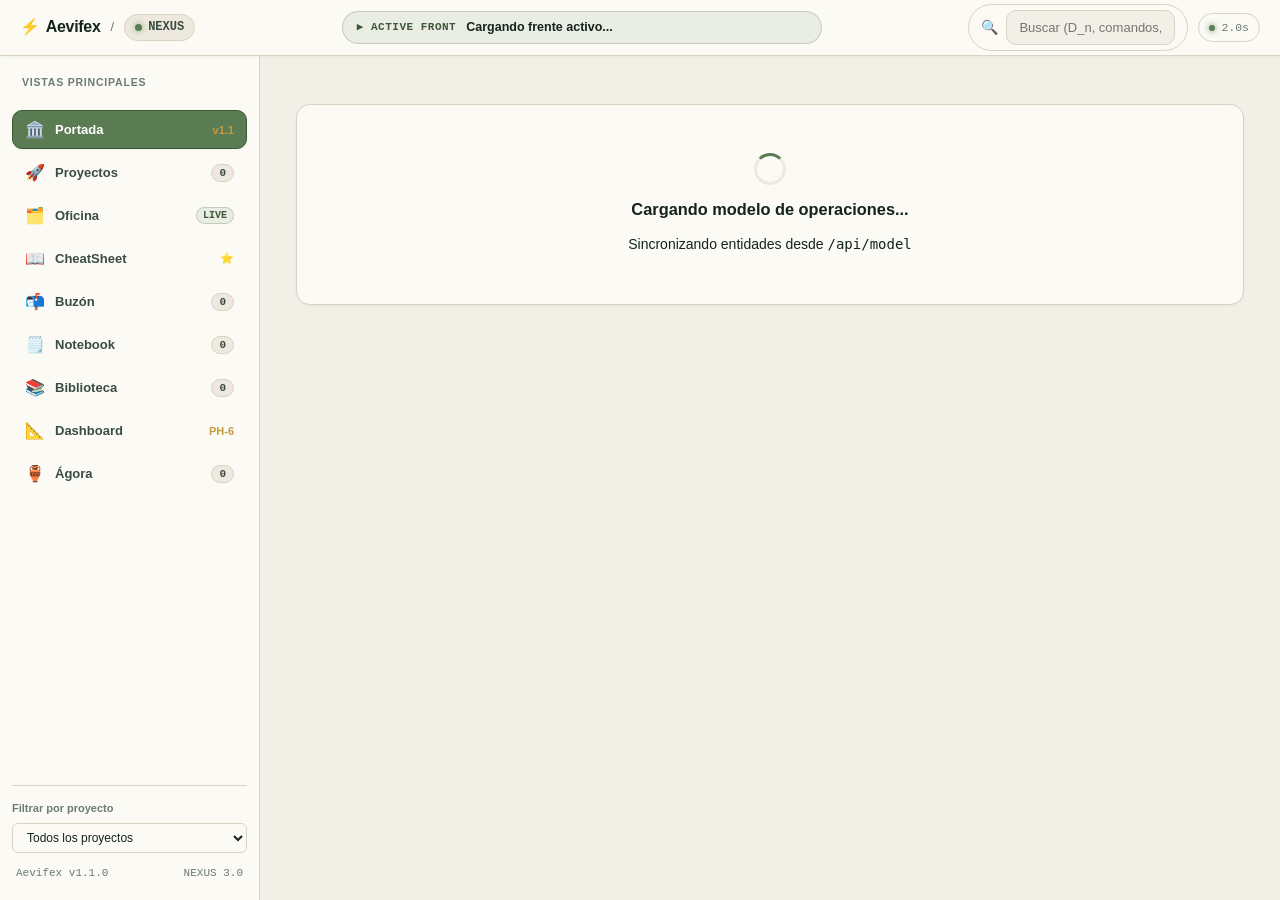
==== interface/index.html @ 1addd7a6 "feat: add notebook reader with backend support, frontend rendering, and tests" ====
<!DOCTYPE html>
<html lang="es">
<head>
  <meta charset="UTF-8">
  <meta name="viewport" content="width=device-width, initial-scale=1.0">
  <title>Aevifex & NEXUS — Oficina</title>
  <link rel="preconnect" href="https://fonts.googleapis.com">
  <link rel="preconnect" href="https://fonts.gstatic.com" crossorigin>
  <link href="https://fonts.googleapis.com/css2?family=Inter:wght@400;500;600;700;800&family=JetBrains+Mono:wght@400;500;600;700&display=swap" rel="stylesheet">
  <link rel="stylesheet" href="vendor/katex/katex.min.css">
  <link rel="stylesheet" href="style.css">
</head>
<body>
  <!-- TOP EXECUTIVE HUD BAR -->
  <header class="hud-header">
    <div class="hud-brand">
      <div class="logo-badge" onclick="navigateTo('overview')" style="cursor: pointer;" title="Ir a la portada de Aevifex">
        <span class="logo-icon">⚡</span>
        <span class="logo-text">Aevifex</span>
      </div>
      <span class="hud-sep">/</span>
      <div class="instance-badge">
        <span class="pulse-dot"></span>
        <span class="instance-name">NEXUS</span>
      </div>
    </div>

    <div class="hud-active-front" id="hudActiveFront" title="Tareas activas en el muro">
      <span class="front-marker">▶ ACTIVE FRONT</span>
      <span class="front-title">Cargando frente activo...</span>
    </div>


    <div class="hud-controls">
      <div class="search-box">
        <span class="search-icon">🔍</span>
        <input type="text" id="globalSearch" placeholder="Buscar (D_n, comandos, ideas, tareas)… (Ctrl+K)">
      </div>
      <div class="hud-pill live-pill" title="Live sync activo cada 2s">
        <span class="heartbeat"></span>
        <span id="syncStatus">2.0s</span>
      </div>
    </div>
  </header>

  <div class="app-layout">
    <!-- SIDEBAR NAVIGATION -->
    <aside class="sidebar">
      <div class="sidebar-section-title">VISTAS PRINCIPALES</div>
      <nav class="nav-menu">
        <button class="nav-item active" data-view="overview">
          <span class="nav-icon">🏛️</span>
          <span class="nav-label">Portada</span>
          <span class="nav-badge star-badge">v1.1</span>
        </button>
        <button class="nav-item" data-view="projects">
          <span class="nav-icon">🚀</span>
          <span class="nav-label">Proyectos</span>
          <span class="nav-badge count-badge" id="badgeProjects">0</span>
        </button>
        <button class="nav-item" data-view="cockpit">
          <span class="nav-icon">🗂️</span>
          <span class="nav-label">Oficina</span>
          <span class="nav-badge live-badge">LIVE</span>
        </button>
        <button class="nav-item" data-view="cheatsheet">
          <span class="nav-icon">📖</span>
          <span class="nav-label">CheatSheet</span>
          <span class="nav-badge star-badge">⭐</span>
        </button>
        <button class="nav-item" data-view="inbox">
          <span class="nav-icon">📬</span>
          <span class="nav-label">Buzón</span>
          <span class="nav-badge count-badge" id="badgeMailbox" title="Entradas de buzón sin cerrar">0</span>
        </button>
        <button class="nav-item" data-view="notebook">
          <span class="nav-icon">🗒️</span>
          <span class="nav-label">Notebook</span>
          <span class="nav-badge count-badge" id="badgeNotebook">0</span>
        </button>
        <button class="nav-item" data-view="library">
          <span class="nav-icon">📚</span>
          <span class="nav-label">Biblioteca</span>
          <span class="nav-badge count-badge" id="badgeLibrary">0</span>
        </button>
        <button class="nav-item" data-view="dashboard">
          <span class="nav-icon">📐</span>
          <span class="nav-label">Dashboard</span>
          <span class="nav-badge star-badge">PH-6</span>
        </button>
        <button class="nav-item" data-view="skills">
          <span class="nav-icon">🏺</span>
          <span class="nav-label">Ágora</span>
          <span class="nav-badge count-badge" id="badgeSkills">0</span>
        </button>
      </nav>

      <div class="sidebar-footer">
        <div class="filter-group">
          <label for="projectFilter">Filtrar por proyecto</label>
          <select id="projectFilter" class="custom-select">
            <option value="ALL">Todos los proyectos</option>
          </select>
        </div>
        <div class="version-tag">
          <span>Aevifex v1.1.0</span>
          <span>NEXUS 3.0</span>
        </div>
      </div>
    </aside>

    <!-- MAIN CONTENT AREA -->
    <main class="main-content" id="mainContent">
      <div class="loading-state">
        <div class="spinner"></div>
        <h3>Cargando modelo de operaciones...</h3>
        <p>Sincronizando entidades desde <code>/api/model</code></p>
      </div>
    </main>
  </div>



  <!-- TOAST NOTIFICATION -->
  <div class="toast-notification" id="toast">
    <span class="toast-icon">✅</span>
    <span class="toast-msg" id="toastMsg">Acción completada</span>
  </div>

  <!-- Antes que `app.js`: define `esc`, `inline` y `jsq`, que ese fichero usa. -->
  <script src="render/escape.js"></script>
  <script src="vendor/markdown-it/markdown-it.umd.min.js"></script>
  <script src="vendor/katex/katex.min.js"></script>
  <script src="vendor/katex/contrib/mhchem.min.js"></script>
  <script src="render/library.js"></script>
  <script src="render/mailbox.js"></script>
  <script src="render/notebook.js"></script>
  <script src="app.js"></script>
</body>
</html>
---- interface/style.css ----
/* ==========================================================================
   AEVIFEX & NEXUS DESIGN SYSTEM — WARM PAPER & INK ERGONOMIC COCKPIT
   Aesthetic: Organic Forest & Paper / Warm Sand & Olive / Zero Eye Strain
   Engineered for long, comfortable focus sessions without fatigue.
   ========================================================================== */

:root {
  /* PALETTE: WARM PAPER & NATURAL INK */
  --paper: #f2efe6;
  --paper-card: #fbfaf5;
  --paper-subtle: #ede9de;
  --paper-code: #e8e3d5;
  --paper-elevated: #ffffff;
  
  /* TYPOGRAPHY: NATURAL RICH INK */
  --ink: #14231b;
  --ink-soft: #3a4c42;
  --ink-muted: #6b7c72;
  --ink-disabled: #9caaa2;
  
  /* ACCENT 1: FOREST SAGE VINE (Primary Calm Green) */
  --vine: #5b7c53;
  --vine-deep: #3d5838;
  --vine-light: #7a9c72;
  --vine-bg: rgba(91, 124, 83, 0.10);
  --vine-border: rgba(91, 124, 83, 0.28);
  --emerald: #5b7c53;
  --emerald-bg: rgba(91, 124, 83, 0.12);
  --emerald-border: rgba(91, 124, 83, 0.32);
  
  /* ACCENT 2: MUTED ROYAL GRAPE (Philosophical Purple) */
  --grape: #6d4a7c;
  --grape-deep: #4d2f5a;
  --grape-soft: #8a6a98;
  --grape-bg: rgba(109, 74, 124, 0.10);
  --grape-border: rgba(109, 74, 124, 0.28);
  --purple: #6d4a7c;
  --purple-bg: rgba(109, 74, 124, 0.10);
  --purple-border: rgba(109, 74, 124, 0.28);
  
  /* ACCENT 3: WARM OCHRE GOLD (High-Value Accents) */
  --gold: #c69a3e;
  --gold-deep: #967020;
  --gold-bg: rgba(198, 154, 62, 0.12);
  --gold-border: rgba(198, 154, 62, 0.32);
  --amber: #c69a3e;
  --amber-bg: rgba(198, 154, 62, 0.12);
  --amber-border: rgba(198, 154, 62, 0.32);
  
  /* ACCENT 4: TERRACOTTA RUST (Alert & Discard) */
  --rust: #b5623a;
  --rust-bg: rgba(181, 98, 58, 0.10);
  --rust-border: rgba(181, 98, 58, 0.28);
  --coral: #b5623a;
  --coral-bg: rgba(181, 98, 58, 0.10);
  --coral-border: rgba(181, 98, 58, 0.28);

  /* ACCENT 5: OCEAN SLATE BLUE */
  --accent-cyan: #2b7a8c;
  --accent-cyan-bg: rgba(43, 122, 140, 0.10);
  --accent-cyan-glow: rgba(43, 122, 140, 0.20);
  --ice-blue: #3d8899;
  --ice-blue-bg: rgba(61, 136, 153, 0.10);
  --ice-blue-border: rgba(61, 136, 153, 0.28);

  /* BORDERS & SEPARATORS */
  --line: #d9d3c4;
  --line-strong: #c2baa8;
  --line-subtle: #e5e0d4;
  --border-subtle: #d9d3c4;
  --border-medium: #c2baa8;
  --border-focus: #5b7c53;
  
  /* RADII & TYPOGRAPHY */
  --radius-sm: 6px;
  --radius-md: 10px;
  --radius-lg: 14px;
  --radius-full: 9999px;
  
  --font-main: -apple-system, BlinkMacSystemFont, "Segoe UI", Roboto, "Helvetica Neue", Arial, sans-serif;
  --font-mono: ui-monospace, "SF Mono", Menlo, Monaco, Consolas, "Liberation Mono", monospace;
  
  /* CALM PAPER SHADOWS */
  --shadow-sm: 0 1px 3px rgba(20, 35, 27, 0.05);
  --shadow-md: 0 4px 12px rgba(20, 35, 27, 0.07);
  --shadow-lg: 0 10px 24px rgba(20, 35, 27, 0.10);
}

* {
  box-sizing: border-box;
  margin: 0;
  padding: 0;
}

body {
  background-color: var(--paper);
  color: var(--ink);
  font-family: var(--font-main);
  font-size: 14px;
  line-height: 1.55;
  height: 100vh;
  overflow: hidden;
  display: flex;
  flex-direction: column;
  -webkit-font-smoothing: antialiased;
}

/* ==========================================================================
   TOP EXECUTIVE HUD BAR
   ========================================================================== */
.hud-header {
  height: 56px;
  background: var(--paper-card);
  border-bottom: 1px solid var(--line);
  display: flex;
  align-items: center;
  justify-content: space-between;
  padding: 0 20px;
  z-index: 100;
  gap: 16px;
  flex-shrink: 0;
  box-shadow: var(--shadow-sm);
}

.hud-brand {
  display: flex;
  align-items: center;
  gap: 10px;
}

.logo-badge {
  display: flex;
  align-items: center;
  gap: 6px;
  font-weight: 800;
  font-size: 16px;
  color: var(--ink);
  letter-spacing: -0.3px;
  transition: opacity 0.15s;
  text-decoration: none;
}

.logo-badge:hover {
  opacity: 0.85;
}

.logo-icon {
  color: var(--vine);
}

.hud-sep {
  color: var(--ink-muted);
  font-size: 13px;
}

.instance-badge {
  display: flex;
  align-items: center;
  gap: 6px;
  padding: 3px 10px;
  background: var(--paper-subtle);
  border: 1px solid var(--line);
  border-radius: var(--radius-full);
  font-size: 12px;
  font-weight: 600;
  color: var(--ink-soft);
  font-family: var(--font-mono);
}

.pulse-dot {
  width: 7px;
  height: 7px;
  background: var(--vine);
  border-radius: 50%;
  box-shadow: 0 0 6px var(--vine);
  animation: pulse-glow 2.5s infinite ease-in-out;
}

@keyframes pulse-glow {
  0%, 100% { opacity: 1; transform: scale(1); }
  50% { opacity: 0.55; transform: scale(0.88); }
}

.hud-active-front {
  flex: 1;
  max-width: 480px;
  background: var(--vine-bg);
  border: 1px solid var(--vine-border);
  padding: 6px 14px;
  border-radius: var(--radius-full);
  display: flex;
  align-items: center;
  gap: 10px;
  font-size: 12.5px;
  white-space: nowrap;
  overflow: hidden;
  text-overflow: ellipsis;
}

.front-marker {
  font-family: var(--font-mono);
  font-weight: 700;
  color: var(--vine-deep);
  font-size: 11px;
  letter-spacing: 0.5px;
}

.front-title {
  color: var(--ink);
  font-weight: 600;
  overflow: hidden;
  text-overflow: ellipsis;
}

/* TOP BAR QUICK ACTION BUTTONS */
.hud-quick-actions {
  display: flex;
  align-items: center;
  gap: 8px;
}

.btn-hud-action {
  background: var(--paper-card);
  border: 1px solid var(--line);
  color: var(--ink);
  padding: 6px 12px;
  border-radius: var(--radius-md);
  font-size: 12px;
  font-weight: 600;
  cursor: pointer;
  display: flex;
  align-items: center;
  gap: 6px;
  transition: all 0.15s ease;
  box-shadow: var(--shadow-sm);
}

.btn-hud-action:hover {
  background: var(--paper-subtle);
  border-color: var(--vine);
  color: var(--vine-deep);
  transform: translateY(-1px);
}

.btn-add-task {
  background: var(--vine-bg);
  border-color: var(--vine-border);
  color: var(--vine-deep);
}

.btn-add-task:hover {
  background: var(--vine);
  color: #ffffff;
  border-color: var(--vine-deep);
}

.btn-add-idea {
  background: var(--grape-bg);
  border-color: var(--grape-border);
  color: var(--grape);
}

.btn-add-idea:hover {
  background: var(--grape);
  color: #ffffff;
  border-color: var(--grape-deep);
}

.hud-controls {
  display: flex;
  align-items: center;
  gap: 10px;
}

.search-box {
  display: flex;
  align-items: center;
  background: var(--paper-card);
  border: 1px solid var(--line);
  border-radius: var(--radius-full);
  padding: 5px 12px;
  gap: 8px;
  width: 220px;
  transition: all 0.2s ease;
}

.search-box:focus-within {
  border-color: var(--vine);
  box-shadow: 0 0 0 2px var(--vine-bg);
  width: 280px;
}

.search-box input {
  background: transparent;
  border: none;
  color: var(--ink);
  font-size: 12px;
  width: 100%;
  outline: none;
}

.hud-pill {
  display: flex;
  align-items: center;
  gap: 6px;
  padding: 5px 10px;
  background: var(--paper-card);
  border: 1px solid var(--line);
  border-radius: var(--radius-full);
  font-size: 11.5px;
  font-family: var(--font-mono);
  color: var(--ink-muted);
}

.heartbeat {
  width: 6px;
  height: 6px;
  background: var(--vine);
  border-radius: 50%;
  box-shadow: 0 0 6px var(--vine);
}

/* ==========================================================================
   APP LAYOUT & SIDEBAR
   ========================================================================== */
.app-layout {
  display: flex;
  flex: 1;
  height: calc(100vh - 56px);
  overflow: hidden;
  position: relative;
}

.sidebar {
  width: 260px;
  background: var(--paper-card);
  border-right: 1px solid var(--line);
  display: flex;
  flex-direction: column;
  padding: 18px 12px;
  gap: 16px;
  user-select: none;
  flex-shrink: 0;
  box-shadow: var(--shadow-sm);
}

.sidebar-section-title {
  font-size: 10.5px;
  font-weight: 700;
  letter-spacing: 0.8px;
  color: var(--ink-muted);
  padding: 0 10px;
  margin-bottom: 4px;
}

.nav-menu {
  display: flex;
  flex-direction: column;
  gap: 4px;
  flex: 1;
  overflow-y: auto;
}

.nav-item {
  display: flex;
  align-items: center;
  gap: 10px;
  padding: 9px 12px;
  border-radius: var(--radius-md);
  border: 1px solid transparent;
  background: transparent;
  color: var(--ink-soft);
  font-size: 13px;
  font-weight: 600;
  cursor: pointer;
  transition: all 0.15s ease;
  text-align: left;
  width: 100%;
}

.nav-item:hover {
  background: var(--paper-subtle);
  color: var(--ink);
}

.nav-item.active {
  background: var(--vine);
  color: #ffffff;
  border-color: var(--vine-deep);
  font-weight: 700;
  box-shadow: var(--shadow-sm);
}

.nav-icon {
  font-size: 16px;
}

.nav-label {
  flex: 1;
}

.count-badge {
  font-family: var(--font-mono);
  font-size: 11px;
  padding: 2px 7px;
  border-radius: var(--radius-full);
  background: var(--paper-subtle);
  color: var(--ink-soft);
  border: 1px solid var(--line);
}

.nav-item.active .count-badge {
  background: rgba(255, 255, 255, 0.25);
  color: #ffffff;
  border-color: transparent;
  font-weight: 700;
}

.warn-badge {
  background: var(--gold-bg);
  color: #8a6418;
  border: 1px solid var(--gold-border);
}

.star-badge {
  font-size: 11px;
  color: var(--gold);
}

.live-badge {
  font-family: var(--font-mono);
  font-size: 10px;
  padding: 2px 6px;
  border-radius: var(--radius-full);
  background: var(--vine-bg);
  color: var(--vine-deep);
  border: 1px solid var(--vine-border);
  font-weight: 700;
}

.sidebar-footer {
  display: flex;
  flex-direction: column;
  gap: 12px;
  padding-top: 14px;
  border-top: 1px solid var(--line);
}

.filter-group {
  display: flex;
  flex-direction: column;
  gap: 6px;
}

.filter-group label {
  font-size: 11px;
  font-weight: 600;
  color: var(--ink-muted);
}

.custom-select {
  background: var(--paper-card);
  border: 1px solid var(--line);
  border-radius: var(--radius-sm);
  color: var(--ink);
  padding: 6px 10px;
  font-size: 12px;
  outline: none;
  cursor: pointer;
  transition: all 0.2s;
}

.custom-select:focus {
  border-color: var(--vine);
}

.version-tag {
  display: flex;
  justify-content: space-between;
  font-size: 11px;
  font-family: var(--font-mono);
  color: var(--ink-muted);
  padding: 0 4px;
}

/* ==========================================================================
   MAIN CONTENT CONTAINER
   ========================================================================== */
.main-content {
  flex: 1;
  overflow-y: auto;
  padding: 28px 36px;
  background: var(--paper);
}

.view-header {
  margin-bottom: 24px;
  display: flex;
  justify-content: space-between;
  align-items: flex-end;
  flex-wrap: wrap;
  gap: 12px;
}

.view-title-group h1 {
  font-size: 22px;
  font-weight: 800;
  letter-spacing: -0.3px;
  color: var(--ink);
  display: flex;
  align-items: center;
  gap: 10px;
}

.view-subtitle {
  color: var(--ink-soft);
  font-size: 13.5px;
  margin-top: 4px;
}

/* ==========================================================================
   OVERVIEW & ARCHITECTURE VIEW (Chuleta Garnatxa Editorial Design System)
   ========================================================================== */
.overview-container {
  max-width: 1160px;
  margin: 0 auto;
  padding-bottom: 60px;
}

/* HERO HEADER BANNER */
.chuleta-header {
  background: linear-gradient(135deg, var(--vine-deep) 0%, var(--vine) 55%, var(--grape) 130%);
  border-bottom: 4px solid var(--gold);
  border-radius: var(--radius-lg);
  padding: 36px 40px;
  margin-bottom: 24px;
  box-shadow: var(--shadow-md);
  color: #ffffff;
  position: relative;
  overflow: hidden;
}

.chuleta-header .kicker {
  font-family: var(--font-mono);
  font-size: 11px;
  font-weight: 700;
  letter-spacing: 1.5px;
  color: #f7d58b;
  text-transform: uppercase;
  margin-bottom: 8px;
}

.chuleta-header h1 {
  font-size: 34px;
  font-weight: 800;
  letter-spacing: -0.5px;
  color: #ffffff;
  margin-bottom: 12px;
  line-height: 1.2;
}

.chuleta-header h1 .accent {
  color: #f7d58b;
}

.chuleta-header .header-lead {
  font-size: 14px;
  opacity: 0.95;
  line-height: 1.6;
  max-width: 88ch;
  margin-bottom: 22px;
  color: #f2efe6;
}

.chuleta-header .specs {
  display: flex;
  flex-wrap: wrap;
  gap: 10px;
}

.spec-pill {
  background: rgba(255, 255, 255, 0.14);
  border: 1px solid rgba(255, 255, 255, 0.26);
  border-radius: var(--radius-full);
  padding: 6px 14px;
  color: #ffffff;
  font-size: 12px;
  font-weight: 500;
  cursor: pointer;
  transition: all 0.15s ease;
  backdrop-filter: blur(4px);
}

.spec-pill:hover {
  background: rgba(255, 255, 255, 0.28);
  transform: translateY(-1px);
}

.spec-pill.active-pill {
  background: var(--gold);
  color: #14231b;
  font-weight: 700;
  border-color: #f7d58b;
}

/* QUICK JUMP / TOC BAR */
.toc-bar {
  display: flex;
  flex-wrap: wrap;
  gap: 10px;
  margin-bottom: 28px;
  background: var(--paper-card);
  border: 1px solid var(--line);
  border-radius: var(--radius-full);
  padding: 8px 16px;
  box-shadow: var(--shadow-sm);
}

.toc-pill {
  background: var(--paper);
  border: 1px solid var(--line);
  border-radius: var(--radius-full);
  color: var(--ink-soft);
  font-size: 12px;
  font-weight: 600;
  padding: 6px 16px;
  cursor: pointer;
  display: flex;
  align-items: center;
  gap: 6px;
  transition: all 0.15s ease;
}

.toc-pill:hover {
  background: var(--vine);
  color: #ffffff;
  border-color: var(--vine);
  transform: translateY(-1px);
}

/* DOCUMENT SECTIONS */
.doc-section {
  background: var(--paper-card);
  border: 1px solid var(--line);
  border-radius: var(--radius-lg);
  padding: 28px 32px;
  margin-bottom: 28px;
  box-shadow: var(--shadow-sm);
  transition: border-color 0.2s;
}

.doc-section:hover {
  border-color: var(--line-strong);
}

.section-head {
  display: flex;
  justify-content: space-between;
  align-items: center;
  border-bottom: 2px solid var(--line);
  padding-bottom: 12px;
  margin-bottom: 16px;
  cursor: pointer;
  user-select: none;
}

.section-body {
  transition: opacity 0.2s ease, transform 0.2s ease;
}

.section-body.is-collapsed {
  display: none !important;
}

.section-head h2 {
  font-size: 19px;
  font-weight: 800;
  color: var(--ink);
  display: flex;
  align-items: center;
  gap: 12px;
  margin: 0;
}

.section-head h2 .num {
  background: var(--gold);
  color: #ffffff;
  font-family: var(--font-mono);
  font-size: 12px;
  font-weight: 800;
  padding: 3px 8px;
  border-radius: 4px;
}

.btn-toggle-sec {
  background: var(--paper);
  border: 1px solid var(--line);
  border-radius: var(--radius-sm);
  padding: 4px 12px;
  font-size: 11.5px;
  font-weight: 600;
  color: var(--ink-soft);
  cursor: pointer;
  transition: all 0.15s;
}

.btn-toggle-sec:hover {
  background: var(--paper-subtle);
  color: var(--ink);
  border-color: var(--line-strong);
}

.lead {
  font-size: 13.5px;
  color: var(--ink-soft);
  line-height: 1.6;
  margin-bottom: 20px;
}

/* GRIDS & CARDS */
.grid-3 {
  display: grid;
  grid-template-columns: repeat(3, 1fr);
  gap: 16px;
}

.grid-2 {
  display: grid;
  grid-template-columns: repeat(2, 1fr);
  gap: 16px;
}

@media (max-width: 960px) {
  .grid-3, .grid-2 { grid-template-columns: 1fr; }
}

.doc-card {
  background: var(--paper);
  border: 1px solid var(--line);
  border-radius: var(--radius-md);
  padding: 20px;
  display: flex;
  flex-direction: column;
  gap: 10px;
  box-shadow: var(--shadow-sm);
  transition: transform 0.15s, border-color 0.15s, box-shadow 0.15s;
}

.doc-card:hover {
  transform: translateY(-2px);
  border-color: var(--line-strong);
  box-shadow: var(--shadow-md);
}

.doc-card-head {
  display: flex;
  justify-content: space-between;
  align-items: center;
}

.doc-card h3 {
  font-size: 15px;
  font-weight: 700;
  color: var(--grape);
  margin: 0;
}

.doc-card p {
  font-size: 12.5px;
  color: var(--ink-soft);
  line-height: 1.5;
  margin: 0;
}

/* BADGES */
.card-badge {
  font-family: var(--font-mono);
  font-size: 11px;
  font-weight: 700;
  padding: 2px 7px;
  border-radius: 4px;
}

.badge-vine {
  background: rgba(91, 124, 83, 0.12);
  color: var(--vine-deep);
  border: 1px solid rgba(91, 124, 83, 0.32);
}

.badge-grape {
  background: rgba(109, 74, 124, 0.12);
  color: var(--grape);
  border: 1px solid rgba(109, 74, 124, 0.32);
}

.badge-gold {
  background: rgba(198, 154, 62, 0.12);
  color: #8a6418;
  border: 1px solid rgba(198, 154, 62, 0.32);
}

.badge-rust {
  background: rgba(181, 98, 58, 0.12);
  color: var(--rust);
  border: 1px solid rgba(181, 98, 58, 0.32);
}

.badge-cyan {
  background: rgba(43, 122, 140, 0.12);
  color: var(--accent-cyan);
  border: 1px solid rgba(43, 122, 140, 0.32);
}

/* CALLOUT BOXES */
.callout {
  border-radius: 0 8px 8px 0;
  padding: 16px 20px;
  margin: 20px 0 0 0;
  font-size: 12.5px;
  line-height: 1.55;
}

.callout.tip {
  background: rgba(91, 124, 83, 0.08);
  border-left: 4px solid var(--vine);
  color: var(--ink-soft);
}

.callout.warn {
  background: rgba(198, 154, 62, 0.08);
  border-left: 4px solid var(--gold);
  color: var(--ink-soft);
}

.callout.danger {
  background: rgba(181, 98, 58, 0.08);
  border-left: 4px solid var(--rust);
  color: var(--ink-soft);
}

.callout-title {
  font-weight: 700;
  color: var(--ink);
  margin-bottom: 8px;
  display: flex;
  align-items: center;
  gap: 6px;
  font-size: 13.5px;
}

/* PHILOSOPHY 6 PRINCIPLES CARDS */
.principle-rule {
  font-size: 11.5px;
  color: var(--vine-deep);
  background: rgba(91, 124, 83, 0.10);
  border-left: 3px solid var(--vine);
  padding: 6px 10px;
  border-radius: 0 4px 4px 0;
  margin-top: 8px;
}

/* ═══ GOVERNANCE PANEL LAYOUT (Editorial Style) ═══ */

/* -- Top panel: Philosophy -- */
.gov-philosophy-panel {
  background: #faf8f2;
  border: 1px solid #dfd8c8;
  border-top: 4px solid var(--vine);
  border-radius: 14px;
  padding: 26px 30px 24px;
  margin-bottom: 24px;
  box-shadow: 0 4px 16px rgba(40, 30, 20, 0.03);
}

.gov-panel-header {
  display: flex;
  justify-content: space-between;
  align-items: flex-start;
  gap: 24px;
  margin-bottom: 22px;
  padding-bottom: 16px;
  border-bottom: 1px solid rgba(0, 0, 0, 0.06);
  flex-wrap: wrap;
}

.gov-panel-title h3 {
  margin: 0;
  font-size: 19px;
  font-weight: 800;
  color: var(--ink);
  letter-spacing: -0.2px;
}

.gov-panel-subtitle {
  font-size: 13px;
  color: var(--ink-soft);
  max-width: 440px;
  margin: 0;
  line-height: 1.55;
  align-self: center;
}

.gov-level-badge {
  display: inline-block;
  font-family: var(--font-mono);
  font-size: 10.5px;
  font-weight: 700;
  letter-spacing: 0.6px;
  text-transform: uppercase;
  padding: 3px 9px;
  border-radius: 4px;
}

.gov-file-tag {
  font-family: var(--font-mono);
  font-size: 11px;
  font-weight: 600;
  color: var(--ink-muted);
  background: rgba(0, 0, 0, 0.04);
  border: 1px solid rgba(0, 0, 0, 0.06);
  padding: 2px 8px;
  border-radius: 4px;
}

/* -- Principles Grid: 3 columns for rhythm and breath -- */
.gov-principles-grid {
  display: grid;
  grid-template-columns: repeat(3, 1fr);
  gap: 16px;
}

.gov-principle-card {
  background: #ffffff;
  border: 1px solid #e5dfd2;
  border-radius: 12px;
  padding: 20px 20px 18px;
  display: flex;
  flex-direction: column;
  box-shadow: 0 2px 8px rgba(45, 35, 25, 0.03);
  transition: transform 0.18s ease, border-color 0.18s ease, box-shadow 0.18s ease;
}

.gov-principle-card:hover {
  transform: translateY(-2px);
  border-color: var(--vine);
  box-shadow: 0 6px 20px rgba(91, 124, 83, 0.12);
}

.gov-principle-card-head {
  display: flex;
  align-items: flex-start;
  gap: 10px;
  margin-bottom: 10px;
}

.principle-badge {
  font-family: var(--font-mono);
  font-size: 11px;
  font-weight: 800;
  letter-spacing: 0.5px;
  color: var(--vine-deep);
  background: rgba(91, 124, 83, 0.12);
  border: 1px solid rgba(91, 124, 83, 0.28);
  padding: 2px 7px;
  border-radius: 5px;
  flex-shrink: 0;
  margin-top: 1px;
}

.principle-title {
  font-size: 14px;
  font-weight: 700;
  color: var(--ink);
  margin: 0;
  line-height: 1.35;
}

.principle-desc {
  font-size: 12px;
  color: var(--ink-soft);
  line-height: 1.55;
  margin: 0 0 14px;
  flex-grow: 1;
}

.principle-rule-box {
  background: rgba(91, 124, 83, 0.08);
  border-left: 3px solid var(--vine);
  padding: 8px 12px;
  border-radius: 0 6px 6px 0;
  margin-top: auto;
}

.rule-kicker {
  display: block;
  font-family: var(--font-mono);
  font-size: 9px;
  font-weight: 800;
  letter-spacing: 0.8px;
  text-transform: uppercase;
  color: var(--vine-deep);
  margin-bottom: 2px;
}

.rule-text {
  display: block;
  font-size: 11.5px;
  font-weight: 600;
  color: var(--ink);
  line-height: 1.4;
}

/* -- Bottom row: Axioms + NEXUS side by side -- */
.gov-bottom-row {
  display: grid;
  grid-template-columns: 1fr 1fr;
  gap: 20px;
}

.gov-bottom-card {
  background: #faf8f2;
  border: 1px solid #dfd8c8;
  border-radius: 14px;
  padding: 24px 26px 22px;
  display: flex;
  flex-direction: column;
  gap: 14px;
  box-shadow: 0 4px 16px rgba(40, 30, 20, 0.03);
}

.gov-card-axioms {
  border-top: 4px solid var(--gold);
}

.gov-card-nexus {
  border-top: 4px solid var(--grape);
}

.gov-bottom-card-head {
  display: flex;
  align-items: center;
  gap: 10px;
  flex-wrap: wrap;
}

.gov-bottom-title {
  margin: 0;
  font-size: 17px;
  font-weight: 800;
  color: var(--ink);
  letter-spacing: -0.2px;
}

.gov-bottom-desc {
  font-size: 12.5px;
  color: var(--ink-soft);
  line-height: 1.55;
  margin: 0;
}

.gov-stat-grid {
  display: grid;
  grid-template-columns: repeat(3, 1fr);
  gap: 10px;
  background: #ffffff;
  border: 1px solid #e5dfd2;
  border-radius: 10px;
  padding: 12px;
}

.gov-stat-box {
  display: flex;
  flex-direction: column;
  align-items: center;
  text-align: center;
  gap: 3px;
}

.gov-stat-val {
  font-family: var(--font-mono);
  font-size: 20px;
  font-weight: 800;
  color: var(--ink);
  line-height: 1;
}

.gov-stat-lbl {
  font-size: 10px;
  font-weight: 700;
  color: var(--ink-muted);
  text-transform: uppercase;
  letter-spacing: 0.5px;
}

.gov-chips-container {
  display: flex;
  flex-direction: column;
  gap: 6px;
}

.gov-chip-label {
  font-size: 11px;
  font-weight: 700;
  color: var(--ink-muted);
  text-transform: uppercase;
  letter-spacing: 0.5px;
}

.gov-sample-rules {
  display: flex;
  flex-wrap: wrap;
  gap: 6px;
}

.gov-rule-chip {
  font-size: 11px;
  font-family: var(--font-sans);
  background: rgba(198, 154, 62, 0.10);
  border: 1px solid rgba(198, 154, 62, 0.28);
  border-radius: 6px;
  padding: 3px 8px;
  color: var(--ink);
  font-weight: 500;
}

.gov-rule-chip strong {
  color: #8a6418;
  margin-right: 2px;
}

.gov-nexus-links {
  display: flex;
  flex-wrap: wrap;
  gap: 8px;
  margin-top: auto;
  padding-top: 4px;
}

.gov-link-btn {
  font-size: 11.5px;
  font-weight: 700;
  padding: 7px 14px;
  border-radius: 6px;
  cursor: pointer;
  border: 1px solid rgba(109, 74, 124, 0.28);
  background: rgba(109, 74, 124, 0.08);
  color: var(--grape);
  transition: all 0.18s ease;
}

.gov-link-btn:hover {
  background: var(--grape);
  color: #ffffff;
  border-color: var(--grape);
  transform: translateY(-1px);
  box-shadow: 0 4px 12px rgba(109, 74, 124, 0.22);
}

@media (max-width: 1100px) {
  .gov-principles-grid {
    grid-template-columns: repeat(2, 1fr);
  }
}

@media (max-width: 800px) {
  .gov-principles-grid {
    grid-template-columns: 1fr;
  }
  .gov-bottom-row {
    grid-template-columns: 1fr;
  }
  .gov-panel-header {
    flex-direction: column;
  }
  .gov-panel-subtitle {
    max-width: 100%;
  }
}

/* WORKFLOW TABS & STEPPER */
.workflow-tabs {
  display: flex;
  flex-wrap: wrap;
  gap: 8px;
  margin-bottom: 20px;
}

.wf-tab {
  background: var(--paper);
  border: 1px solid var(--line);
  color: var(--ink-soft);
  font-size: 12.5px;
  font-weight: 600;
  padding: 8px 16px;
  border-radius: var(--radius-md);
  cursor: pointer;
  display: flex;
  align-items: center;
  gap: 8px;
  transition: all 0.15s ease;
}

.wf-tab:hover {
  background: var(--paper-subtle);
  color: var(--ink);
  border-color: var(--line-strong);
}

.wf-tab.active {
  background: var(--vine);
  border-color: var(--vine-deep);
  color: #ffffff;
  box-shadow: var(--shadow-sm);
}

.workflow-detail-card {
  background: var(--paper);
  border: 1px solid var(--line);
  border-radius: var(--radius-md);
  padding: 22px;
}

.wf-stepper {
  display: grid;
  grid-template-columns: 1fr auto 1fr auto 1fr auto 1fr;
  align-items: center;
  gap: 8px;
  margin: 18px 0;
}

@media (max-width: 1024px) {
  .wf-stepper {
    grid-template-columns: 1fr;
    gap: 12px;
  }
  .wf-arrow {
    transform: rotate(90deg);
    text-align: center;
  }
}

.wf-node {
  background: var(--paper-card);
  border: 1px solid var(--line);
  border-radius: var(--radius-md);
  padding: 16px 14px;
  display: flex;
  flex-direction: column;
  gap: 6px;
  min-height: 135px;
  box-shadow: var(--shadow-sm);
}

.wf-node-step {
  font-family: var(--font-mono);
  font-size: 10px;
  font-weight: 800;
  color: #ffffff;
  width: 20px;
  height: 20px;
  background: var(--vine);
  border-radius: var(--radius-full);
  display: flex;
  align-items: center;
  justify-content: center;
}

.wf-node-title {
  font-size: 13px;
  font-weight: 700;
  color: var(--ink);
}

.wf-node-desc {
  font-size: 11.5px;
  color: var(--ink-soft);
  line-height: 1.4;
  margin: 0;
}

.wf-node-btn {
  font-family: var(--font-mono);
  font-size: 10.5px;
  font-weight: 600;
  color: var(--vine-deep);
  background: rgba(91, 124, 83, 0.12);
  border: 1px solid rgba(91, 124, 83, 0.32);
  padding: 4px 8px;
  border-radius: 4px;
  cursor: pointer;
  margin-top: auto;
  align-self: flex-start;
  transition: all 0.15s;
}

.wf-node-btn:hover {
  background: var(--vine);
  color: #ffffff;
}

.wf-arrow {
  font-size: 18px;
  color: var(--ink-muted);
  font-weight: 700;
}

/* ECOSYSTEM NAVIGATION CARDS */
.eco-grid {
  display: grid;
  grid-template-columns: repeat(auto-fit, minmax(240px, 1fr));
  gap: 16px;
}

.eco-card-doc {
  background: var(--paper);
  border: 1px solid var(--line);
  border-radius: var(--radius-md);
  padding: 20px;
  cursor: pointer;
  display: flex;
  flex-direction: column;
  gap: 8px;
  box-shadow: var(--shadow-sm);
  transition: all 0.15s ease;
}

.eco-card-doc:hover {
  background: var(--paper-card);
  border-color: var(--vine);
  transform: translateY(-2px);
  box-shadow: var(--shadow-md);
}

.eco-card-doc h3 {
  font-size: 15px;
  font-weight: 700;
  color: var(--ink);
  margin: 0;
}

.eco-card-doc p {
  font-size: 12px;
  color: var(--ink-soft);
  line-height: 1.45;
  margin: 0;
}

.eco-card-doc .eco-link {
  font-size: 12px;
  font-weight: 700;
  color: var(--vine-deep);
  margin-top: auto;
  padding-top: 6px;
}


/* ==========================================================================
   PROJECTS HUB (VIEW 1)
   ========================================================================== */
.projects-matrix-grid {
  display: grid;
  grid-template-columns: repeat(auto-fill, minmax(320px, 1fr));
  gap: 18px;
  margin-bottom: 28px;
}

.project-card {
  background: #ffffff;
  border: 1px solid #dfd8c8;
  border-radius: 12px;
  padding: 20px;
  cursor: pointer;
  transition: all 0.2s ease;
  display: flex;
  flex-direction: column;
  gap: 12px;
  position: relative;
  overflow: hidden;
  box-shadow: 0 2px 8px rgba(45, 35, 25, 0.03);
}

.project-card:hover {
  background: #faf8f2;
  border-color: var(--vine);
  transform: translateY(-2px);
  box-shadow: 0 6px 20px rgba(45, 35, 25, 0.07);
}

.project-card.active-selected {
  border-color: var(--vine);
  box-shadow: 0 0 0 2px rgba(91, 124, 83, 0.25), 0 4px 16px rgba(45, 35, 25, 0.06);
  background: #ffffff;
}

.card-top {
  display: flex;
  justify-content: space-between;
  align-items: flex-start;
}

.project-name-group {
  display: flex;
  align-items: center;
  gap: 8px;
}

.project-rank {
  font-family: var(--font-mono);
  font-size: 11px;
  color: var(--ink-muted);
  font-weight: 700;
}

.project-name {
  font-size: 16px;
  font-weight: 700;
  color: var(--ink);
}

.status-chip {
  font-family: var(--font-mono);
  font-size: 11px;
  font-weight: 600;
  padding: 3px 8px;
  border-radius: var(--radius-full);
}

.status-active {
  background: var(--vine-bg);
  color: var(--vine-deep);
  border: 1px solid var(--vine-border);
}

.status-paused {
  background: var(--gold-bg);
  color: var(--gold-deep);
  border: 1px solid var(--gold-border);
}

.status-discarded {
  background: var(--rust-bg);
  color: var(--rust-deep);
  border: 1px solid var(--rust-border);
}

.project-card-def-snippet {
  font-size: 13px;
  color: var(--ink-soft);
  line-height: 1.5;
  margin: 0;
  display: -webkit-box;
  -webkit-line-clamp: 2;
  -webkit-box-orient: vertical;
  overflow: hidden;
}

.progress-section {
  display: flex;
  flex-direction: column;
  gap: 6px;
}

.progress-labels {
  display: flex;
  justify-content: space-between;
  font-size: 12px;
  color: var(--ink-soft);
}

.progress-bar-track {
  height: 6px;
  background: var(--paper-subtle);
  border-radius: var(--radius-full);
  overflow: hidden;
  border: 1px solid var(--line-subtle);
}

.progress-bar-fill {
  height: 100%;
  border-radius: var(--radius-full);
  background: linear-gradient(90deg, var(--vine), var(--gold));
  transition: width 0.4s ease;
}

.card-meta-row {
  display: flex;
  align-items: center;
  gap: 12px;
  font-size: 12px;
  color: var(--ink-muted);
  padding-top: 10px;
  border-top: 1px solid var(--line);
  margin-top: auto;
}

.meta-item {
  display: flex;
  align-items: center;
  gap: 5px;
}

.card-footer-action-inline {
  font-size: 12px;
  font-weight: 700;
  color: var(--vine-deep);
  margin-left: auto;
  transition: transform 0.15s ease, color 0.15s ease;
}

.project-card:hover .card-footer-action-inline {
  color: var(--vine);
  transform: translateX(3px);
}

/* ═══════════════════════════════════════════════════════════════════════════
   SOVEREIGN PROJECT PAGE & RAMIFIED WORKFLOW STYLES
   ═══════════════════════════════════════════════════════════════════════════ */

/* -- Breadcrumb and Top Navigation -- */
.proj-page-breadcrumb-bar {
  display: flex;
  align-items: center;
  justify-content: space-between;
  gap: 16px;
  margin-bottom: 16px;
  flex-wrap: wrap;
  padding: 8px 14px;
  background: var(--paper);
  border: 1px solid var(--line);
  border-radius: var(--radius-md);
}

.btn-back-hub {
  background: rgba(91, 124, 83, 0.10);
  border: 1px solid rgba(91, 124, 83, 0.25);
  color: var(--vine-deep);
  font-size: 12px;
  font-weight: 700;
  padding: 6px 12px;
  border-radius: 6px;
  cursor: pointer;
  display: flex;
  align-items: center;
  gap: 6px;
  transition: all 0.15s ease;
}

.btn-back-hub:hover {
  background: var(--vine);
  color: #ffffff;
  border-color: var(--vine);
}

.proj-breadcrumb-path {
  font-size: 13px;
  color: var(--ink-soft);
  display: flex;
  align-items: center;
  gap: 6px;
}

.proj-breadcrumb-path strong {
  color: var(--ink);
}

.proj-quick-switch {
  display: flex;
  align-items: center;
  gap: 8px;
  font-size: 12px;
  color: var(--ink-muted);
}

.proj-sovereign-header {
  margin-bottom: 0;
}

.proj-sovereign-header .card-badge.badge-vine {
  background: rgba(255, 255, 255, 0.16);
  color: #ffffff;
  border: 1px solid rgba(255, 255, 255, 0.30);
}

.proj-sovereign-header .card-badge.badge-gold {
  background: rgba(255, 215, 0, 0.18);
  color: #fff1b8;
  border: 1px solid rgba(255, 215, 0, 0.35);
}

/* -- Sovereign Header Definition and Phase Elements -- */
.proj-phase-badge-box {
  background: rgba(255, 255, 255, 0.12);
  border: 1px solid rgba(255, 255, 255, 0.22);
  border-radius: 8px;
  padding: 8px 14px;
  text-align: right;
  max-width: 340px;
}

.proj-phase-tag {
  font-family: var(--font-mono);
  font-size: 10px;
  font-weight: 800;
  color: #ffe580;
  letter-spacing: 0.6px;
  display: block;
  margin-bottom: 2px;
}

.proj-phase-text {
  font-size: 13px;
  font-weight: 700;
  color: #ffffff;
  line-height: 1.35;
}

.proj-definition-hero-card {
  background: rgba(0, 0, 0, 0.22);
  border: 1px solid rgba(255, 255, 255, 0.20);
  border-radius: 12px;
  padding: 16px 20px;
  margin: 20px 0 22px;
  box-shadow: 0 4px 16px rgba(0, 0, 0, 0.15);
}

.proj-def-label {
  font-family: var(--font-mono);
  font-size: 10.5px;
  font-weight: 800;
  color: #d1e7dd;
  letter-spacing: 0.6px;
  margin-bottom: 4px;
}

.proj-def-text {
  font-size: 13.5px;
  color: #ffffff;
  line-height: 1.55;
  margin: 0;
  font-weight: 400;
}

/* -- Sovereign Header Workspace & Repositories Dropdown -- */
.repo-dropdown-wrapper {
  position: relative;
  display: inline-block;
}

.chuleta-header .specs .repo-dropdown-btn {
  background: rgba(255, 255, 255, 0.16);
  border: 1px solid rgba(255, 255, 255, 0.28);
  color: #ffffff;
  padding: 6px 14px;
  border-radius: var(--radius-full);
  cursor: pointer;
  display: inline-flex;
  align-items: center;
  gap: 7px;
  font-size: 12.5px;
  font-family: var(--font-sans);
  transition: all 0.2s cubic-bezier(0.16, 1, 0.3, 1);
  user-select: none;
}

.chuleta-header .specs .repo-dropdown-btn:hover,
.chuleta-header .specs .repo-dropdown-btn.active {
  background: rgba(255, 255, 255, 0.32);
  border-color: #ffe580;
  color: #ffffff;
  box-shadow: 0 4px 14px rgba(0, 0, 0, 0.25);
  transform: translateY(-1px);
}

.dropdown-chevron {
  font-size: 10px;
  transition: transform 0.2s ease;
  opacity: 0.85;
}

.repo-dropdown-btn.active .dropdown-chevron {
  transform: rotate(180deg);
}

.repo-dropdown-menu {
  position: absolute;
  top: calc(100% + 10px);
  right: 0;
  min-width: 440px;
  max-width: 520px;
  background: var(--paper);
  border: 1px solid var(--line-strong);
  border-radius: var(--radius-lg, 12px);
  box-shadow: 0 16px 40px rgba(20, 18, 16, 0.24), 0 3px 10px rgba(20, 18, 16, 0.08);
  padding: 16px;
  z-index: 1200;
  display: none;
  flex-direction: column;
  gap: 13px;
  animation: dropdownSlideIn 0.2s cubic-bezier(0.16, 1, 0.3, 1);
  text-align: left;
}

.repo-dropdown-menu.show {
  display: flex;
}

@keyframes dropdownSlideIn {
  from {
    opacity: 0;
    transform: translateY(-8px) scale(0.98);
  }
  to {
    opacity: 1;
    transform: translateY(0) scale(1);
  }
}

.dropdown-menu-header {
  display: flex;
  justify-content: space-between;
  align-items: center;
  padding-bottom: 10px;
  border-bottom: 1px solid var(--line);
}

.dropdown-header-title {
  font-size: 13px;
  font-weight: 800;
  color: var(--ink);
  letter-spacing: -0.01em;
}

.dropdown-header-sub {
  font-family: var(--font-mono);
  font-size: 11px;
  font-weight: 700;
  background: var(--vine-bg);
  color: var(--vine-deep);
  border: 1px solid var(--vine-border);
  padding: 2px 8px;
  border-radius: var(--radius-full);
}

.dropdown-section {
  display: flex;
  flex-direction: column;
  gap: 6px;
}

.dropdown-section-title {
  display: flex;
  align-items: center;
  gap: 6px;
  font-size: 11px;
  font-weight: 800;
  color: var(--ink-muted);
  text-transform: uppercase;
  letter-spacing: 0.04em;
}

.dropdown-path-box {
  background: var(--paper-card);
  border: 1px solid var(--line);
  border-radius: var(--radius-sm);
  padding: 7px 10px;
  overflow-x: auto;
}

.dropdown-code {
  font-family: var(--font-mono);
  font-size: 11.5px;
  color: var(--ink);
  white-space: nowrap;
}

.dropdown-actions-row {
  display: flex;
  align-items: center;
  gap: 8px;
  flex-wrap: wrap;
}

.btn-dropdown-action {
  font-family: var(--font-sans);
  font-size: 11.5px;
  font-weight: 600;
  background: var(--paper-subtle);
  border: 1px solid var(--line);
  color: var(--ink-soft);
  padding: 4px 10px;
  border-radius: var(--radius-sm);
  cursor: pointer;
  transition: all 0.15s ease;
  display: inline-flex;
  align-items: center;
  gap: 5px;
  text-decoration: none;
}

.btn-dropdown-action:hover {
  background: #ffffff;
  border-color: var(--line-strong);
  color: var(--ink);
}

.btn-dropdown-action.btn-dropdown-link:hover {
  border-color: var(--vine);
  color: var(--vine-deep);
}

.proj-loc-pill.copied-pulse {
  background: rgba(46, 125, 50, 0.45) !important;
  border-color: #a3e635 !important;
  box-shadow: 0 0 12px rgba(163, 230, 53, 0.4);
  transform: scale(1.02);
}

/* -- Project Card in Hub Definition & Phase Snippet -- */
.project-card-phase-badge {
  margin-top: -4px;
  display: flex;
}

.project-card-def-snippet {
  font-size: 12.5px;
  color: var(--ink-soft);
  line-height: 1.45;
  margin: 0;
  display: -webkit-box;
  -webkit-line-clamp: 2;
  -webkit-box-orient: vertical;
  overflow: hidden;
}

/* ── RAMIFIED WORKFLOW TREE ── */
.ramified-workflow-container {
  display: flex;
  flex-direction: column;
  gap: 24px;
  margin-top: 16px;
}

.wf-master-block {
  background: #ffffff;
  border: 1px solid #dfd8c8;
  border-radius: 14px;
  padding: 22px 24px;
  box-shadow: 0 2px 10px rgba(45, 35, 25, 0.03);
  position: relative;
  transition: border-color 0.2s ease, box-shadow 0.2s ease;
}

.wf-master-block.completed {
  border-left: 5px solid var(--vine);
}

.wf-master-block.active {
  border-left: 5px solid var(--gold);
  background: #faf8f2;
  box-shadow: 0 4px 18px rgba(198, 154, 62, 0.08);
}

.wf-master-block.pending {
  border-left: 5px solid var(--line-strong);
  opacity: 0.9;
}

.wf-master-header {
  display: flex;
  justify-content: space-between;
  align-items: flex-start;
  gap: 16px;
  padding-bottom: 16px;
  border-bottom: 1px solid rgba(0, 0, 0, 0.06);
  flex-wrap: wrap;
}

.wf-master-title-row {
  display: flex;
  align-items: flex-start;
  gap: 12px;
}

.wf-master-id {
  font-family: var(--font-mono);
  font-size: 13px;
  font-weight: 800;
  color: var(--ink);
  background: rgba(0, 0, 0, 0.05);
  border: 1px solid rgba(0, 0, 0, 0.08);
  padding: 4px 10px;
  border-radius: 6px;
  flex-shrink: 0;
  margin-top: 2px;
}

.wf-master-title {
  margin: 0;
  font-size: 16.5px;
  font-weight: 800;
  color: var(--ink);
}

.wf-master-summary {
  font-size: 13px;
  color: var(--ink-soft);
  line-height: 1.5;
  margin: 4px 0 0;
}

/* Subblocks Tree Container */
.wf-subblocks-tree {
  margin-top: 16px;
  display: flex;
  flex-direction: column;
  gap: 12px;
  padding-left: 14px;
  border-left: 2px dashed rgba(91, 124, 83, 0.25);
  margin-left: 12px;
}

.wf-subblock-node {
  position: relative;
  display: flex;
  align-items: flex-start;
}

.wf-subblock-connector {
  position: absolute;
  top: 18px;
  left: -14px;
  width: 14px;
  height: 2px;
  background: rgba(91, 124, 83, 0.25);
}

.wf-subblock-card {
  background: #fdfbf7;
  border: 1px solid #e5dfd2;
  border-radius: 10px;
  padding: 14px 18px;
  width: 100%;
  box-shadow: 0 1px 4px rgba(45, 35, 25, 0.02);
  transition: transform 0.15s ease, border-color 0.15s ease;
}

.wf-subblock-node.active .wf-subblock-card {
  background: #ffffff;
  border-color: var(--gold);
  box-shadow: 0 3px 12px rgba(198, 154, 62, 0.10);
}

.wf-subblock-header {
  display: flex;
  justify-content: space-between;
  align-items: center;
  gap: 12px;
  flex-wrap: wrap;
}

.wf-subblock-id {
  font-family: var(--font-mono);
  font-size: 11px;
  font-weight: 800;
  color: var(--vine-deep);
  background: rgba(91, 124, 83, 0.10);
  padding: 2px 7px;
  border-radius: 4px;
}

.wf-subblock-title {
  margin: 0;
  font-size: 13.5px;
  font-weight: 700;
  color: var(--ink);
}

.wf-subblock-desc {
  font-size: 12.5px;
  color: var(--ink-soft);
  line-height: 1.5;
  margin: 6px 0 0;
}

.wf-subblock-tasks {
  margin-top: 12px;
  padding-top: 10px;
  border-top: 1px solid rgba(0, 0, 0, 0.05);
}

.wf-tasks-title {
  font-size: 11.5px;
  font-weight: 700;
  color: var(--ink-muted);
  text-transform: uppercase;
  letter-spacing: 0.5px;
}

/* NEXT ACTION HERO */
.next-action-hero-card {
  background: #faf8f2;
  border: 1px solid #dfd8c8;
  border-left: 5px solid var(--vine);
  border-radius: 12px;
  padding: 20px 24px;
  display: flex;
  align-items: flex-start;
  gap: 16px;
  box-shadow: 0 4px 16px rgba(40, 30, 20, 0.03);
}

.hero-icon {
  font-size: 26px;
  background: rgba(91, 124, 83, 0.10);
  color: var(--vine-deep);
  padding: 10px;
  border-radius: 10px;
  line-height: 1;
}

.hero-content {
  flex: 1;
}

.hero-label {
  font-family: var(--font-mono);
  font-size: 11px;
  font-weight: 800;
  color: var(--vine-deep);
  letter-spacing: 0.6px;
  text-transform: uppercase;
  margin-bottom: 4px;
}

.hero-text {
  font-size: 15px;
  font-weight: 700;
  color: var(--ink);
  line-height: 1.45;
}

.step-node {
  display: flex;
  flex-direction: column;
  align-items: center;
  background: var(--paper);
  border: 1px solid var(--line);
  border-radius: var(--radius-md);
  padding: 12px 14px;
  min-width: 140px;
  cursor: pointer;
  transition: all 0.2s ease;
  position: relative;
  box-shadow: var(--shadow-sm);
}

.step-node:hover {
  background: var(--paper-card);
  border-color: var(--line-strong);
  transform: translateY(-2px);
  box-shadow: var(--shadow-md);
}

.step-node.completed {
  border-color: var(--vine-border);
  background: var(--vine-bg);
}

.step-node.active-flight {
  border-color: var(--vine);
  background: rgba(91, 124, 83, 0.16);
  box-shadow: 0 0 10px rgba(91, 124, 83, 0.2);
}

.step-node.pending {
  border-style: dashed;
  opacity: 0.65;
}

.step-id {
  font-family: var(--font-mono);
  font-weight: 700;
  font-size: 13px;
  color: var(--ink);
  display: flex;
  align-items: center;
  gap: 6px;
}

.step-node.completed .step-id { color: var(--vine-deep); }
.step-node.active-flight .step-id { color: var(--vine-deep); }

.step-title {
  font-size: 11.5px;
  color: var(--ink-soft);
  margin-top: 4px;
  text-align: center;
  line-height: 1.3;
}

.step-connector {
  height: 2px;
  width: 20px;
  background: var(--line);
  flex-shrink: 0;
}

.step-connector.completed {
  background: var(--vine);
}

/* ==========================================================================
   TOOLBARS & FILTERS (TASKS & DECISIONS)
   ========================================================================== */
.view-toolbar {
  background: var(--paper-card);
  border: 1px solid var(--line);
  border-radius: var(--radius-md);
  padding: 12px 18px;
  display: flex;
  align-items: center;
  gap: 16px;
  flex-wrap: wrap;
  box-shadow: var(--shadow-sm);
  margin-bottom: 18px;
}

.toolbar-group {
  display: flex;
  align-items: center;
  gap: 8px;
}

.toolbar-group label {
  font-size: 12px;
  font-weight: 600;
  color: var(--ink-muted);
}

.custom-input {
  background: var(--paper);
  border: 1px solid var(--line);
  border-radius: var(--radius-sm);
  color: var(--ink);
  padding: 6px 12px;
  font-size: 12.5px;
  outline: none;
  transition: all 0.15s ease;
}

.custom-input:focus {
  border-color: var(--vine);
  box-shadow: 0 0 0 2px var(--vine-bg);
}

.search-group {
  flex: 1;
  min-width: 220px;
}

.search-group input {
  width: 100%;
}

.checkbox-group {
  display: flex;
  align-items: center;
}

.toggle-label {
  display: flex;
  align-items: center;
  gap: 7px;
  font-size: 12.5px;
  color: var(--ink-soft);
  cursor: pointer;
  user-select: none;
}

.toggle-label input[type="checkbox"] {
  accent-color: var(--vine);
  width: 15px;
  height: 15px;
  cursor: pointer;
}

/* ==========================================================================
   CHEATSHEET INTEGRATION
   ========================================================================== */
.cheatsheet-container {
  display: flex;
  flex-direction: column;
  gap: 20px;
}

.cheatsheet-toolbar {
  display: flex;
  justify-content: space-between;
  align-items: center;
  gap: 16px;
  background: var(--paper-card);
  padding: 12px 18px;
  border-radius: var(--radius-md);
  border: 1px solid var(--line);
  box-shadow: var(--shadow-sm);
}

.cs-tabs {
  display: flex;
  gap: 6px;
  overflow-x: auto;
}

.cs-tab-btn {
  background: transparent;
  border: 1px solid transparent;
  color: var(--ink-soft);
  font-size: 12.5px;
  font-weight: 600;
  padding: 6px 12px;
  border-radius: var(--radius-sm);
  cursor: pointer;
  transition: all 0.15s;
  white-space: nowrap;
}

.cs-tab-btn:hover {
  color: var(--ink);
  background: var(--paper-subtle);
}

.cs-tab-btn.active {
  background: var(--vine);
  color: #ffffff;
  font-weight: 700;
}

.cs-groups-grid {
  display: grid;
  grid-template-columns: 1fr;
  gap: 16px;
}

.cs-group-card {
  background: var(--paper-card);
  border: 1px solid var(--line);
  border-left: 4px solid var(--vine);
  border-radius: var(--radius-md);
  padding: 18px 20px;
  display: flex;
  flex-direction: column;
  gap: 14px;
  box-shadow: var(--shadow-sm);
}

.cs-group-header h3 {
  font-size: 15px;
  font-weight: 700;
  color: var(--ink);
}

.cs-group-header p {
  font-size: 12.5px;
  color: var(--ink-soft);
  margin-top: 3px;
}

.cs-cmd-row {
  display: flex;
  align-items: center;
  background: var(--paper);
  border: 1px solid var(--line);
  border-radius: var(--radius-sm);
  padding: 8px 12px;
  gap: 12px;
  transition: all 0.15s;
  cursor: pointer;
}

.cs-cmd-row:hover {
  background: var(--paper-subtle);
  border-color: var(--line-strong);
}

.cs-cmd-row.copied {
  border-color: var(--vine);
  background: var(--vine-bg);
}

.cs-cmd-label {
  flex: 0 0 220px;
  font-size: 12.5px;
  color: var(--ink-soft);
  font-weight: 600;
}

.cs-cmd-code {
  flex: 1;
  font-family: var(--font-mono);
  font-size: 12px;
  color: var(--ink);
  background: var(--paper-code);
  padding: 4px 8px;
  border-radius: 4px;
  overflow-x: auto;
}

.cs-cmd-copy-btn {
  font-family: var(--font-mono);
  font-size: 11px;
  color: var(--ink-muted);
  background: var(--paper-subtle);
  border: 1px solid var(--line);
  padding: 3px 8px;
  border-radius: 4px;
}

/* ==========================================================================
   TICKETS, TASK ACTIONS & COMMENTS
   ========================================================================== */
.tickets-list {
  display: flex;
  flex-direction: column;
  gap: 14px;
}

.ticket-card {
  background: var(--paper-card);
  border: 1px solid var(--line);
  border-radius: var(--radius-md);
  padding: 16px 18px;
  display: flex;
  flex-direction: column;
  gap: 12px;
  box-shadow: var(--shadow-sm);
  transition: all 0.2s;
}

.ticket-card:hover {
  border-color: var(--line-strong);
  background: var(--paper-subtle);
}

.ticket-card.completed {
  border-color: var(--vine-border);
  background: var(--vine-bg);
}

.ticket-card.discarded {
  border-color: var(--rust-border);
  opacity: 0.85;
  background: var(--rust-bg);
}

.ticket-top {
  display: flex;
  justify-content: space-between;
  align-items: center;
}

.ticket-title {
  font-size: 15px;
  font-weight: 700;
  color: var(--ink);
}

/* DECISION EXPANDABLE DETAILS & ACCORDION */
.decision-card {
  gap: 8px;
}

.decision-details {
  margin-top: 4px;
}

.decision-details summary {
  list-style: none;
  cursor: pointer;
  display: inline-flex;
  align-items: center;
  gap: 6px;
  font-size: 12px;
  font-weight: 600;
  color: var(--ink-soft);
  background: var(--paper-subtle);
  border: 1px solid var(--line);
  padding: 4px 10px;
  border-radius: var(--radius-sm);
  transition: all 0.15s ease;
  user-select: none;
}

.decision-details summary::-webkit-details-marker {
  display: none;
}

.decision-details summary:hover {
  background: var(--paper-card);
  color: var(--ink);
  border-color: var(--line-strong);
}

.decision-details summary .toggle-icon {
  font-size: 10px;
  transition: transform 0.2s ease;
  display: inline-block;
}

.decision-details[open] summary .toggle-icon {
  transform: rotate(90deg);
}

.decision-details[open] summary {
  background: var(--paper-card);
  border-color: var(--line-strong);
  color: var(--ink);
  margin-bottom: 8px;
}

.decision-body-content {
  padding: 12px 14px;
  background: var(--paper);
  border: 1px solid var(--line);
  border-left: 3px solid var(--purple, #6d4a7c);
  border-radius: var(--radius-sm);
  font-size: 13px;
  line-height: 1.6;
  color: var(--ink-soft);
  margin-top: 6px;
  display: flex;
  flex-direction: column;
  gap: 8px;
}

.decision-why-text {
  font-size: 13px;
  color: var(--ink-soft);
  line-height: 1.6;
}

.decision-why-text strong {
  color: var(--ink);
}


.ticket-meta {
  display: flex;
  align-items: center;
  gap: 12px;
  font-size: 12px;
  color: var(--ink-muted);
  flex-wrap: wrap;
}

.tag-pill {
  font-family: var(--font-mono);
  font-size: 11px;
  padding: 2px 8px;
  border-radius: var(--radius-full);
  background: var(--paper-subtle);
  border: 1px solid var(--line);
  color: var(--ink-soft);
  display: inline-flex;
  align-items: center;
  gap: 4px;
}

.tag-project {
  background: var(--accent-cyan-bg);
  color: var(--accent-cyan);
  border: 1px solid var(--accent-cyan-glow);
}

.tag-purple {
  background: var(--grape-bg);
  color: var(--grape);
  border: 1px solid var(--grape-border);
}

.tag-alive {
  background: var(--vine-bg);
  color: var(--vine-deep);
  border: 1px solid var(--vine-border);
  font-weight: 700;
}

.tag-superseded {
  background: var(--rust-bg);
  color: var(--rust);
  border: 1px solid var(--rust-border);
  font-weight: 600;
}

.tag-supersedes {
  background: var(--gold-bg);
  color: #8a6418;
  border: 1px solid var(--gold-border);
  font-weight: 600;
}

.tag-frozen {
  background: var(--ice-blue-bg);
  color: var(--ice-blue);
  border: 1px solid var(--ice-blue-border);
}

/* INFERRED INDICATORS */
.tag-inferred {
  border: 1px dashed var(--gold-border);
  background: var(--gold-bg);
  color: #8a6418;
  cursor: help;
}

.inferred-marker {
  font-size: 9.5px;
  font-style: italic;
  opacity: 0.85;
  text-decoration: underline dotted;
}

/* INTERACTIVE TASK TOOLBAR */
.task-actions-toolbar {
  display: flex;
  align-items: center;
  gap: 8px;
  padding-top: 10px;
  border-top: 1px solid var(--line);
  flex-wrap: wrap;
}

.btn-task-action {
  background: var(--paper);
  border: 1px solid var(--line);
  color: var(--ink-soft);
  padding: 4px 10px;
  border-radius: var(--radius-sm);
  font-size: 12px;
  cursor: pointer;
  display: flex;
  align-items: center;
  gap: 5px;
  transition: all 0.15s ease;
  font-weight: 600;
}

.btn-task-action:hover {
  background: var(--paper-subtle);
  color: var(--ink);
  border-color: var(--line-strong);
}

.btn-task-complete:hover {
  color: var(--vine-deep);
  border-color: var(--vine);
  background: var(--vine-bg);
}

.btn-task-comment:hover {
  color: var(--accent-cyan);
  border-color: var(--accent-cyan);
  background: var(--accent-cyan-bg);
}

.btn-task-discard:hover {
  color: var(--rust);
  border-color: var(--rust);
  background: var(--rust-bg);
}

/* TASK COMMENTS THREAD */
.task-comments-list {
  display: flex;
  flex-direction: column;
  gap: 8px;
  margin-top: 4px;
  padding-left: 12px;
  border-left: 2px solid var(--line);
}

.comment-bubble {
  background: var(--paper);
  border: 1px solid var(--line);
  border-radius: var(--radius-sm);
  padding: 8px 12px;
  display: flex;
  flex-direction: column;
  gap: 3px;
}

.comment-meta {
  font-family: var(--font-mono);
  font-size: 11px;
  color: var(--vine-deep);
  font-weight: 700;
}

.comment-text {
  font-size: 12.5px;
  color: var(--ink);
  line-height: 1.45;
}

.task-discard-callout {
  font-size: 12px;
  color: var(--rust);
  background: var(--rust-bg);
  border: 1px solid var(--rust-border);
  padding: 6px 10px;
  border-radius: var(--radius-sm);
}

.discarded-box {
  background: var(--rust-bg);
  border-left: 3px solid var(--rust);
  padding: 8px 12px;
  border-radius: var(--radius-sm);
  font-size: 12.5px;
  color: var(--rust);
  margin-top: 4px;
}

/* ==========================================================================
   COCKPIT & LIVE FLIGHT (VIEW 2 — SPLIT LAYOUT)
   ========================================================================== */
.cockpit-grid {
  display: grid;
  grid-template-columns: 390px 1fr;
  gap: 22px;
  align-items: start;
}

@media (max-width: 1100px) {
  .cockpit-grid {
    grid-template-columns: 1fr;
  }
}

.cockpit-column-left,
.cockpit-column-right {
  display: flex;
  flex-direction: column;
  gap: 18px;
}

.cockpit-panel {
  background: var(--paper-card);
  border: 1px solid var(--line);
  border-radius: var(--radius-lg);
  padding: 22px;
  display: flex;
  flex-direction: column;
  gap: 18px;
  box-shadow: var(--shadow-sm);
}

/* Filter chips */
.cockpit-filter-chips {
  display: flex;
  flex-wrap: wrap;
  gap: 6px;
  margin-top: 4px;
}

.chip-filter {
  background: var(--paper-subtle);
  color: var(--ink-soft);
  border: 1px solid var(--line);
  padding: 4px 11px;
  border-radius: var(--radius-full);
  font-size: 11.5px;
  font-weight: 600;
  cursor: pointer;
  transition: all 0.15s ease;
}

.chip-filter:hover {
  background: var(--paper-code);
  border-color: var(--line-strong);
  color: var(--ink);
}

.chip-filter.active {
  background: var(--vine);
  color: #ffffff;
  border-color: var(--vine-deep);
  box-shadow: 0 2px 6px rgba(91, 124, 83, 0.25);
}

/* Fronts list & cards */
.cockpit-fronts-list {
  display: flex;
  flex-direction: column;
  gap: 10px;
  max-height: calc(100vh - 270px);
  overflow-y: auto;
  padding-right: 4px;
}

.cockpit-front-card {
  background: var(--paper);
  border: 1px solid var(--line);
  border-radius: var(--radius-md);
  padding: 13px 15px;
  cursor: pointer;
  transition: all 0.2s cubic-bezier(0.16, 1, 0.3, 1);
  display: flex;
  flex-direction: column;
  gap: 8px;
  position: relative;
}

.cockpit-front-card:hover {
  transform: translateY(-2px);
  border-color: var(--line-strong);
  box-shadow: var(--shadow-md);
  background: var(--paper-card);
}

.cockpit-front-card.selected {
  border-color: var(--vine);
  background: linear-gradient(135deg, #ffffff 0%, rgba(91, 124, 83, 0.08) 100%);
  box-shadow: 0 4px 14px rgba(91, 124, 83, 0.15);
}

.cockpit-front-card.is-active-flight {
  border-left: 4px solid var(--vine);
}

.cockpit-front-card.is-paused-front {
  border-left: 4px solid var(--gold);
}

.front-card-top {
  display: flex;
  align-items: flex-start;
  gap: 10px;
}

.front-card-title-group {
  flex: 1;
  display: flex;
  flex-wrap: wrap;
  align-items: center;
  gap: 6px;
}

.front-card-title {
  font-size: 13.5px;
  font-weight: 700;
  color: var(--ink);
  line-height: 1.35;
}

.front-marker-badge {
  display: inline-flex;
  align-items: center;
  justify-content: center;
  min-width: 24px;
  height: 24px;
  border-radius: var(--radius-sm);
  font-family: var(--font-mono);
  font-size: 12px;
  font-weight: 800;
  flex-shrink: 0;
}

.marker-active {
  background: var(--vine);
  color: #ffffff;
  box-shadow: 0 0 10px rgba(91, 124, 83, 0.4);
  animation: pulse-emerald 2.2s infinite ease-in-out;
}

.marker-paused {
  background: var(--gold-bg);
  color: #8a6418;
  border: 1px solid var(--gold-border);
}

.marker-ordinal {
  background: var(--paper-subtle);
  color: var(--ink-soft);
  border: 1px solid var(--line);
}

.marker-subtle {
  background: transparent;
  color: var(--ink-muted);
}

.front-card-condition {
  display: flex;
  align-items: flex-start;
  gap: 6px;
  font-size: 12px;
  color: var(--ink-muted);
  background: var(--paper-subtle);
  padding: 6px 10px;
  border-radius: var(--radius-sm);
  line-height: 1.4;
}

.condition-icon {
  font-size: 11px;
  margin-top: 1px;
}

.condition-text {
  flex: 1;
}

.front-card-footer {
  display: flex;
  align-items: center;
  justify-content: space-between;
  font-size: 11.5px;
  color: var(--ink-soft);
  margin-top: 2px;
}

.front-status-indicator {
  display: flex;
  align-items: center;
  gap: 6px;
}

.status-dot {
  width: 7px;
  height: 7px;
  border-radius: 50%;
  display: inline-block;
}

.pulse-dot {
  background: var(--vine);
  box-shadow: 0 0 6px rgba(91, 124, 83, 0.7);
  animation: pulse-dot-anim 1.8s infinite ease-in-out;
}

.paused-dot {
  background: var(--gold);
}

.queue-dot {
  background: var(--ink-disabled);
}

@keyframes pulse-dot-anim {
  0%, 100% { transform: scale(1); opacity: 1; }
  50% { transform: scale(1.4); opacity: 0.6; }
}

@keyframes pulse-emerald {
  0%, 100% { box-shadow: 0 0 0 rgba(91, 124, 83, 0.4); }
  50% { box-shadow: 0 0 12px rgba(91, 124, 83, 0.6); }
}

.select-arrow {
  color: var(--ink-muted);
  font-family: var(--font-mono);
  font-weight: 700;
}

.cockpit-front-card.selected .select-arrow {
  color: var(--vine);
}

/* RIGHT COLUMN: PLAN DETAIL HERO */
.plan-detail-hero {
  border-radius: var(--radius-lg);
  padding: 22px 24px;
  display: flex;
  flex-direction: column;
  gap: 14px;
  border: 1px solid var(--line);
  position: relative;
  overflow: hidden;
}

.hero-active-flight {
  background: linear-gradient(135deg, rgba(91, 124, 83, 0.12) 0%, rgba(251, 250, 245, 0.95) 100%);
  border-color: var(--vine-border);
}

.hero-paused-flight {
  background: linear-gradient(135deg, rgba(198, 154, 62, 0.12) 0%, rgba(251, 250, 245, 0.95) 100%);
  border-color: var(--gold-border);
}

.hero-queue-flight {
  background: linear-gradient(135deg, rgba(109, 74, 124, 0.08) 0%, rgba(251, 250, 245, 0.95) 100%);
  border-color: var(--grape-border);
}

.plan-hero-top-row {
  display: flex;
  justify-content: space-between;
  align-items: center;
  flex-wrap: wrap;
  gap: 10px;
}

.hero-status-badges {
  display: flex;
  align-items: center;
  gap: 8px;
  flex-wrap: wrap;
}

.tag-live-glow {
  background: var(--vine);
  color: #ffffff;
  border: 1px solid var(--vine-deep);
  font-weight: 700;
  box-shadow: 0 2px 8px rgba(91, 124, 83, 0.3);
}

.tag-paused-gold {
  background: var(--gold-bg);
  color: #8a6418;
  border: 1px solid var(--gold-border);
  font-weight: 700;
}

.tag-queue-purple {
  background: var(--purple-bg);
  color: var(--purple);
  border: 1px solid var(--purple-border);
  font-weight: 700;
}

.tag-project-hero {
  background: var(--paper-card);
  color: var(--ink);
  border: 1px solid var(--line-strong);
  font-weight: 700;
}

.btn-copy-ref {
  background: var(--paper-card);
  border: 1px solid var(--line);
  color: var(--ink-soft);
  padding: 5px 12px;
  border-radius: var(--radius-full);
  font-size: 12px;
  font-weight: 600;
  cursor: pointer;
  transition: all 0.15s;
  display: flex;
  align-items: center;
  gap: 6px;
}

.btn-copy-ref:hover {
  background: #ffffff;
  border-color: var(--vine);
  color: var(--vine-deep);
}

.plan-hero-title {
  font-size: 20px;
  font-weight: 800;
  color: var(--ink);
  line-height: 1.35;
  letter-spacing: -0.01em;
}

.hero-condition-banner {
  background: var(--paper-card);
  border: 1px solid var(--line);
  border-radius: var(--radius-md);
  padding: 10px 14px;
  display: flex;
  align-items: baseline;
  gap: 8px;
  font-size: 13px;
  line-height: 1.45;
}

.condition-banner-label {
  font-family: var(--font-mono);
  font-weight: 800;
  font-size: 11px;
  color: var(--ink-muted);
  flex-shrink: 0;
}

.condition-banner-val {
  color: var(--ink);
  font-weight: 600;
}

.hero-location-row {
  display: flex;
  align-items: center;
  gap: 8px;
  font-size: 12px;
  color: var(--ink-muted);
}

.hero-location-row code {
  font-family: var(--font-mono);
  background: var(--paper-code);
  padding: 2px 8px;
  border-radius: var(--radius-sm);
  color: var(--ink-soft);
}

/* SECTION TITLES & PROGRESS */
.section-title-row {
  display: flex;
  justify-content: space-between;
  align-items: center;
  flex-wrap: wrap;
  gap: 10px;
  margin-bottom: 14px;
}

.section-title-left {
  display: flex;
  align-items: center;
  gap: 10px;
}

.section-title-left h3 {
  font-size: 16px;
  font-weight: 700;
  color: var(--ink);
  display: flex;
  align-items: center;
  gap: 8px;
}

.section-stats-pills {
  display: flex;
  align-items: center;
  gap: 8px;
}

.mini-stat-pill {
  font-family: var(--font-mono);
  font-size: 11.5px;
  padding: 3px 9px;
  border-radius: var(--radius-full);
  background: var(--paper-subtle);
  border: 1px solid var(--line);
  color: var(--ink-soft);
  font-weight: 600;
}

.mini-stat-pill.done-pill {
  background: var(--vine-bg);
  border-color: var(--vine-border);
  color: var(--vine-deep);
}

.mini-stat-pill.inflight-pill {
  background: var(--gold-bg);
  border-color: var(--gold-border);
  color: #8a6418;
}

/* Progress bar */
.plan-progress-wrapper {
  display: flex;
  align-items: center;
  gap: 12px;
  margin-bottom: 18px;
}

.plan-progress-bar {
  flex: 1;
  height: 8px;
  background: var(--paper-subtle);
  border-radius: var(--radius-full);
  overflow: hidden;
  border: 1px solid var(--line);
}

.plan-progress-fill {
  height: 100%;
  background: linear-gradient(90deg, var(--vine) 0%, var(--vine-light) 100%);
  border-radius: var(--radius-full);
  transition: width 0.4s ease;
}

.plan-progress-pct {
  font-family: var(--font-mono);
  font-weight: 800;
  font-size: 12.5px;
  color: var(--vine-deep);
}

/* ORDER WHY CARD */
.order-why-card {
  background: var(--paper-card);
  border: 1px solid var(--line);
  border-left: 4px solid var(--vine);
  border-radius: var(--radius-md);
  padding: 16px 18px;
  margin-bottom: 18px;
  box-shadow: var(--shadow-sm);
}

.order-why-header {
  display: flex;
  align-items: center;
  gap: 8px;
  font-size: 13.5px;
  color: var(--ink);
  margin-bottom: 10px;
}

.order-why-icon {
  font-size: 16px;
}

.order-why-badge {
  font-family: var(--font-mono);
  font-size: 10.5px;
  font-weight: 700;
  background: var(--vine-bg);
  color: var(--vine-deep);
  border: 1px solid var(--vine-border);
  padding: 2px 7px;
  border-radius: var(--radius-full);
  margin-left: auto;
}

.order-why-body {
  font-size: 13px;
  line-height: 1.6;
  color: var(--ink-soft);
}

/* PLAN ITEMS FLOW & SCROLLABLE CONTAINER */
.plan-items-container {
  position: relative;
  display: flex;
  flex-direction: column;
  gap: 8px;
  max-height: 480px;
  overflow-y: auto;
  overflow-x: hidden;
  padding: 4px 6px 6px 2px;
  scroll-behavior: smooth;
  border-radius: var(--radius-md);
}

/* Custom sleek scrollbar for plan-items-container */
.plan-items-container::-webkit-scrollbar {
  width: 6px;
}

.plan-items-container::-webkit-scrollbar-track {
  background: var(--paper-subtle);
  border-radius: 4px;
}

.plan-items-container::-webkit-scrollbar-thumb {
  background: var(--line-strong);
  border-radius: 4px;
}

.plan-items-container::-webkit-scrollbar-thumb:hover {
  background: var(--ink-muted);
}

.plan-item-row {
  position: relative;
  display: flex;
  align-items: flex-start;
  gap: 12px;
  padding: 12px 14px;
  background: var(--paper);
  border: 1px solid var(--line);
  border-radius: var(--radius-md);
  font-size: 13.5px;
  transition: all 0.15s;
}

.plan-item-row.completed {
  opacity: 0.92;
  border-color: var(--vine-border);
  background: var(--vine-bg);
}

.plan-item-row.completed .plan-text {
  color: var(--ink-soft);
}

.plan-item-row.completed .plan-text-content {
  color: var(--ink-soft);
}

.plan-item-row.in-progress {
  border-color: var(--gold-border);
  background: #ffffff;
  box-shadow: var(--shadow-sm);
}

.plan-idx-circle {
  width: 22px;
  height: 22px;
  border-radius: 50%;
  display: flex;
  align-items: center;
  justify-content: center;
  font-family: var(--font-mono);
  font-size: 11px;
  font-weight: 800;
  flex-shrink: 0;
  margin-top: 1px;
}

.idx-done {
  background: var(--vine);
  color: #ffffff;
}

.idx-active {
  background: var(--paper-subtle);
  color: var(--ink);
  border: 1px solid var(--line-strong);
}

.plan-text-content {
  flex: 1;
  line-height: 1.45;
}

.dest-tag {
  font-family: var(--font-mono);
  font-size: 11px;
  padding: 2px 8px;
  border-radius: var(--radius-full);
  font-weight: 600;
  white-space: nowrap;
  flex-shrink: 0;
}

.dest-resolved {
  background: var(--vine-bg);
  color: var(--vine-deep);
  border: 1px solid var(--vine-border);
}

.dest-discarded {
  background: var(--rust-bg);
  color: var(--rust);
  border: 1px solid var(--rust-border);
}

.dest-inflight {
  background: var(--gold-bg);
  color: #8a6418;
  border: 1px solid var(--gold-border);
  display: flex;
  align-items: center;
  gap: 4px;
}

.dot-spin {
  width: 6px;
  height: 6px;
  border-radius: 50%;
  background: #8a6418;
  animation: pulse-dot-anim 1.2s infinite ease-in-out;
}

.live-sync-notice {
  margin-top: 16px;
  padding: 10px 14px;
  background: var(--paper-card);
  border: 1px solid var(--line);
  border-radius: var(--radius-md);
  font-size: 12px;
  color: var(--ink-muted);
  line-height: 1.45;
}

.live-sync-notice code {
  font-family: var(--font-mono);
  background: var(--paper-code);
  padding: 1px 5px;
  border-radius: var(--radius-sm);
  color: var(--ink-soft);
}

/* STATE CARDS (PAUSED / QUEUED) */
.front-state-card {
  background: var(--paper);
  border: 1px solid var(--line);
  border-radius: var(--radius-lg);
  padding: 32px 24px;
  text-align: center;
  display: flex;
  flex-direction: column;
  align-items: center;
  gap: 14px;
}

.paused-state-card {
  border-color: var(--gold-border);
  background: linear-gradient(180deg, var(--gold-bg) 0%, var(--paper-card) 100%);
}

.queued-state-card {
  border-color: var(--purple-border);
  background: linear-gradient(180deg, var(--purple-bg) 0%, var(--paper-card) 100%);
}

.state-card-icon {
  font-size: 38px;
}

.front-state-card h3 {
  font-size: 18px;
  font-weight: 800;
  color: var(--ink);
}

.state-card-desc {
  font-size: 13.5px;
  color: var(--ink-soft);
  max-width: 520px;
  line-height: 1.5;
}

.state-detail-box {
  background: var(--paper-card);
  border: 1px solid var(--line);
  border-radius: var(--radius-md);
  padding: 14px 18px;
  text-align: left;
  max-width: 560px;
  width: 100%;
  font-size: 13px;
  line-height: 1.5;
}

.state-detail-box strong {
  display: block;
  font-size: 12px;
  color: var(--ink-muted);
  text-transform: uppercase;
  letter-spacing: 0.04em;
  margin-bottom: 4px;
}

.state-guidance-box {
  background: var(--paper-card);
  border: 1px solid var(--line);
  border-radius: var(--radius-md);
  padding: 10px 16px;
  font-size: 12px;
  color: var(--ink-soft);
  max-width: 560px;
  width: 100%;
  text-align: left;
}

.state-guidance-box code {
  font-family: var(--font-mono);
  background: var(--paper-code);
  padding: 1px 5px;
  border-radius: var(--radius-sm);
}

/* ==========================================================================
   LOADING, EMPTY & ERROR STATES
   ========================================================================== */
.loading-state, .empty-state, .error-state {
  background: var(--paper-card);
  border: 1px solid var(--line);
  border-radius: var(--radius-lg);
  padding: 48px 32px;
  text-align: center;
  display: flex;
  flex-direction: column;
  align-items: center;
  justify-content: center;
  gap: 12px;
  margin: 20px 0;
  box-shadow: var(--shadow-sm);
}

.empty-icon, .error-icon {
  font-size: 36px;
}

.spinner {
  width: 32px;
  height: 32px;
  border: 3px solid var(--paper-subtle);
  border-top-color: var(--vine);
  border-radius: 50%;
  animation: spin 0.8s linear infinite;
}

@keyframes spin {
  to { transform: rotate(360deg); }
}

.btn-retry {
  background: var(--vine);
  color: #ffffff;
  border: none;
  font-weight: 700;
  padding: 8px 18px;
  border-radius: var(--radius-md);
  font-size: 13px;
  cursor: pointer;
  margin-top: 8px;
}

.problems-banner {
  background: var(--gold-bg);
  border: 1px solid var(--gold-border);
  border-radius: var(--radius-md);
  padding: 14px 18px;
  margin-bottom: 16px;
  font-size: 13px;
}

.problems-header {
  display: flex;
  align-items: center;
  gap: 8px;
  color: #8a6418;
  font-weight: 700;
  margin-bottom: 8px;
}

.problems-list {
  padding-left: 24px;
  color: var(--ink-soft);
  display: flex;
  flex-direction: column;
  gap: 4px;
}

/* ==========================================================================
   MODALS
   ========================================================================== */
.modal-overlay {
  position: fixed;
  top: 0;
  left: 0;
  right: 0;
  bottom: 0;
  background: rgba(20, 35, 27, 0.45);
  backdrop-filter: blur(4px);
  display: flex;
  align-items: center;
  justify-content: center;
  z-index: 1000;
  opacity: 0;
  pointer-events: none;
  transition: opacity 0.2s ease;
}

.modal-overlay.active {
  opacity: 1;
  pointer-events: auto;
}

.modal-card {
  background: var(--paper-card);
  border: 1px solid var(--line-strong);
  border-radius: var(--radius-lg);
  width: 90%;
  max-width: 580px;
  padding: 24px;
  box-shadow: var(--shadow-lg);
  display: flex;
  flex-direction: column;
  gap: 20px;
  transform: translateY(10px);
  transition: transform 0.2s ease;
}

.modal-overlay.active .modal-card {
  transform: translateY(0);
}

.modal-header {
  display: flex;
  justify-content: space-between;
  align-items: center;
  border-bottom: 1px solid var(--line);
  padding-bottom: 12px;
}

.modal-header h3 {
  font-size: 18px;
  font-weight: 700;
  color: var(--ink);
  display: flex;
  align-items: center;
  gap: 8px;
}

.btn-close {
  background: transparent;
  border: none;
  color: var(--ink-muted);
  font-size: 18px;
  cursor: pointer;
  transition: color 0.15s;
}

.btn-close:hover {
  color: var(--ink);
}

form {
  display: flex;
  flex-direction: column;
  gap: 16px;
}

.form-group {
  display: flex;
  flex-direction: column;
  gap: 6px;
}

.form-row {
  display: grid;
  grid-template-columns: 1fr 1fr;
  gap: 14px;
}

label {
  font-size: 12px;
  font-weight: 600;
  color: var(--ink-soft);
}

input[type="text"], textarea {
  background: var(--paper);
  border: 1px solid var(--line);
  border-radius: var(--radius-md);
  padding: 9px 12px;
  color: var(--ink);
  font-size: 13px;
  font-family: var(--font-main);
  outline: none;
  transition: border-color 0.2s, box-shadow 0.2s;
}

input[type="text"]:focus, textarea:focus {
  border-color: var(--vine);
  box-shadow: 0 0 0 2px var(--vine-bg);
}

.form-preview-box {
  background: var(--paper-subtle);
  border: 1px solid var(--line);
  border-radius: var(--radius-md);
  padding: 12px;
  display: flex;
  flex-direction: column;
  gap: 6px;
}

.preview-label {
  font-family: var(--font-mono);
  font-size: 10px;
  color: var(--ink-muted);
  letter-spacing: 0.5px;
}

.form-preview-box pre {
  font-family: var(--font-mono);
  font-size: 11.5px;
  color: var(--vine-deep);
  white-space: pre-wrap;
  word-break: break-word;
}

.modal-footer {
  display: flex;
  justify-content: flex-end;
  gap: 10px;
  margin-top: 6px;
}

.btn-cancel {
  background: transparent;
  border: 1px solid var(--line);
  color: var(--ink-soft);
  padding: 8px 16px;
  border-radius: var(--radius-md);
  font-size: 13px;
  cursor: pointer;
}

.btn-submit {
  background: var(--vine);
  border: none;
  color: #ffffff;
  font-weight: 700;
  padding: 8px 18px;
  border-radius: var(--radius-md);
  font-size: 13px;
  cursor: pointer;
  display: flex;
  align-items: center;
  gap: 6px;
}

.btn-submit:hover {
  background: var(--vine-deep);
  box-shadow: var(--shadow-sm);
}

/* ==========================================================================
   FLOATING SCRATCHPAD DRAWER
   ========================================================================== */
.scratchpad-drawer {
  position: fixed;
  right: -380px;
  top: 56px;
  width: 360px;
  height: calc(100vh - 56px);
  background: var(--paper-card);
  border-left: 1px solid var(--line);
  box-shadow: var(--shadow-lg);
  z-index: 200;
  display: flex;
  flex-direction: column;
  transition: right 0.25s cubic-bezier(0.16, 1, 0.3, 1);
}

.scratchpad-drawer.open {
  right: 0;
}

.scratchpad-header {
  display: flex;
  justify-content: space-between;
  align-items: center;
  padding: 16px 20px;
  border-bottom: 1px solid var(--line);
}

.scratchpad-title {
  display: flex;
  align-items: center;
  gap: 8px;
  color: var(--ink);
  font-size: 14px;
}

.scratchpad-body {
  padding: 18px;
  display: flex;
  flex-direction: column;
  gap: 12px;
  flex: 1;
}

.scratchpad-hint {
  font-size: 12px;
  color: var(--ink-muted);
}

#scratchpadInput {
  flex: 1;
  background: var(--paper);
  border: 1px solid var(--line);
  border-radius: var(--radius-md);
  padding: 14px;
  color: var(--ink);
  font-size: 13px;
  resize: none;
  font-family: var(--font-mono);
  line-height: 1.5;
}

.scratchpad-actions {
  display: flex;
  gap: 8px;
}

.btn-convert {
  flex: 1;
  padding: 8px 10px;
  border-radius: var(--radius-md);
  font-size: 12px;
  font-weight: 600;
  cursor: pointer;
  border: 1px solid transparent;
  display: flex;
  align-items: center;
  justify-content: center;
  gap: 6px;
  transition: all 0.15s;
}

.btn-convert-task {
  background: var(--vine-bg);
  color: var(--vine-deep);
  border-color: var(--vine-border);
}

.btn-convert-idea {
  background: var(--grape-bg);
  color: var(--grape);
  border-color: var(--grape-border);
}

/* ==========================================================================
   TOAST NOTIFICATION
   ========================================================================== */
.toast-notification {
  position: fixed;
  bottom: 24px;
  right: 24px;
  background: var(--paper-card);
  border: 1px solid var(--vine-border);
  color: var(--ink);
  padding: 12px 18px;
  border-radius: var(--radius-md);
  box-shadow: var(--shadow-lg);
  display: flex;
  align-items: center;
  gap: 10px;
  font-size: 13px;
  font-weight: 600;
  z-index: 2000;
  opacity: 0;
  transform: translateY(10px);
  pointer-events: none;
  transition: all 0.2s ease;
}

.toast-notification.show {
  opacity: 1;
  transform: translateY(0);
}

/* Short line first, the rest on demand */
.more-toggle {
  background: none;
  border: 1px solid var(--line);
  color: inherit;
  opacity: .7;
  border-radius: 10px;
  font: inherit;
  font-size: 11px;
  line-height: 1;
  padding: 1px 6px;
  margin-left: 6px;
  cursor: pointer;
  vertical-align: baseline;
}
.more-toggle:hover { opacity: 1; background: var(--paper-subtle); }
.more-body { display: none; }
.open .more-body { display: inline; }
.open .more-toggle { opacity: .4; }

/* ==========================================================================
   ENHANCED SKILLS & ORG STYLES
   ========================================================================== */
.skills-stats-hud {
  display: flex;
  gap: 12px;
  flex-wrap: wrap;
  margin-bottom: 8px;
}

.skill-stat-chip {
  background: var(--paper-card);
  border: 1px solid var(--line);
  border-radius: var(--radius-md);
  padding: 10px 16px;
  display: flex;
  align-items: center;
  gap: 10px;
  cursor: pointer;
  transition: all 0.2s ease;
  user-select: none;
  box-shadow: var(--shadow-sm);
}

.skill-stat-chip:hover {
  border-color: var(--line-strong);
  background: var(--paper-subtle);
  transform: translateY(-1px);
}

.skill-stat-chip.active {
  background: var(--vine);
  border-color: var(--vine-deep);
  color: #ffffff;
}

.skill-stat-chip.active .stat-count,
.skill-stat-chip.active .stat-name {
  color: #ffffff;
}

.skill-stat-chip .stat-count {
  font-family: var(--font-mono);
  font-size: 16px;
  font-weight: 700;
  color: var(--ink);
}

.skill-stat-chip .stat-name {
  font-size: 12.5px;
  color: var(--ink-soft);
  font-weight: 500;
}

.skills-enhanced-grid {
  display: grid;
  grid-template-columns: repeat(auto-fill, minmax(380px, 1fr));
  gap: 18px;
  margin-top: 14px;
}

.skill-enhanced-card {
  background: var(--paper-card);
  border: 1px solid var(--line);
  border-radius: var(--radius-lg);
  padding: 20px;
  display: flex;
  flex-direction: column;
  gap: 14px;
  transition: all 0.2s ease;
  position: relative;
  box-shadow: var(--shadow-sm);
}

.skill-enhanced-card:hover {
  border-color: var(--vine);
  box-shadow: var(--shadow-md);
  transform: translateY(-2px);
}

.skill-card-topbar {
  display: flex;
  align-items: flex-start;
  justify-content: space-between;
  gap: 10px;
}

.skill-identity {
  display: flex;
  align-items: center;
  gap: 12px;
}

.skill-icon-bubble {
  font-size: 22px;
  width: 42px;
  height: 42px;
  display: flex;
  align-items: center;
  justify-content: center;
  background: var(--paper);
  border: 1px solid var(--line);
  border-radius: var(--radius-md);
  flex-shrink: 0;
}

.skill-card-name {
  font-family: var(--font-mono);
  font-size: 15px;
  font-weight: 700;
  color: var(--ink);
  margin: 0;
  letter-spacing: -0.01em;
}

.skill-file-path {
  font-family: var(--font-mono);
  font-size: 11px;
  color: var(--ink-muted);
  display: block;
  margin-top: 2px;
}

.skill-card-summary {
  font-size: 13px;
  line-height: 1.55;
  color: var(--ink-soft);
  margin: 0;
  flex: 1;
}

.skill-card-when-box {
  background: var(--paper);
  border: 1px solid var(--line);
  border-left: 3px solid var(--vine);
  border-radius: 0 var(--radius-sm) var(--radius-sm) 0;
  padding: 10px 12px;
  font-size: 12.5px;
  line-height: 1.45;
}

.when-box-label {
  display: flex;
  align-items: center;
  gap: 6px;
  color: var(--vine-deep);
  font-size: 11px;
  font-weight: 700;
  letter-spacing: 0.04em;
  margin-bottom: 4px;
}

.when-box-text {
  color: var(--ink);
  margin: 0;
}

.skill-card-footer {
  margin-top: auto;
  padding-top: 8px;
  border-top: 1px solid var(--line);
}

.skill-cli-box {
  background: var(--paper-code);
  border: 1px solid var(--line);
  border-radius: var(--radius-sm);
  padding: 8px 10px;
  display: flex;
  align-items: center;
  gap: 8px;
  cursor: pointer;
  transition: all 0.15s ease;
}

.skill-cli-box:hover {
  border-color: var(--vine-border);
  background: var(--paper-subtle);
}

.skill-cli-box.copied {
  border-color: var(--vine);
  background: var(--vine-bg);
}

.cli-prompt-label {
  font-family: var(--font-mono);
  font-size: 11px;
  font-weight: 700;
  color: var(--ink-muted);
}

.cli-prompt-code {
  font-family: var(--font-mono);
  font-size: 12px;
  color: var(--vine-deep);
  font-weight: 600;
  flex: 1;
  overflow: hidden;
  text-overflow: ellipsis;
  white-space: nowrap;
}

.cli-copy-btn {
  background: var(--paper);
  border: 1px solid var(--line);
  color: var(--ink);
  border-radius: 4px;
  padding: 4px 8px;
  font-size: 11px;
  font-weight: 600;
  cursor: pointer;
  flex-shrink: 0;
  transition: all 0.15s;
}

.cli-copy-btn:hover {
  background: var(--vine);
  color: #ffffff;
  border-color: var(--vine);
}

/* ==========================================================================
   LABORATORY GROUPING IN PROJECTS HUB
   ========================================================================== */
.lab-group-container {
  margin-bottom: 32px;
}

.lab-group-header {
  display: flex;
  justify-content: space-between;
  align-items: center;
  background: var(--paper-card);
  border: 1px solid var(--line);
  border-radius: var(--radius-lg);
  padding: 16px 20px;
  margin-bottom: 16px;
  box-shadow: var(--shadow-sm);
}

.lab-title-group {
  display: flex;
  align-items: center;
  gap: 14px;
}

.lab-icon-bubble {
  font-size: 26px;
  width: 48px;
  height: 48px;
  display: flex;
  align-items: center;
  justify-content: center;
  background: var(--paper);
  border: 1px solid var(--line);
  border-radius: var(--radius-md);
  flex-shrink: 0;
}

.lab-title {
  font-size: 18px;
  font-weight: 800;
  color: var(--ink);
  margin: 0;
}

.lab-subtitle {
  font-size: 12.5px;
  color: var(--ink-soft);
  margin: 2px 0 0 0;
}

.lab-stats-pills {
  display: flex;
  gap: 8px;
}

/* PROJECT DETAIL TASKS PREVIEW */
.project-tasks-preview-section {
  margin-top: 28px;
  border-top: 1px solid var(--line);
  padding-top: 20px;
}

.section-subhead {
  display: flex;
  justify-content: space-between;
  align-items: center;
  margin-bottom: 12px;
}


.section-subhead strong {
  font-size: 15px;
  color: var(--text-primary);
}




/* TAB 6: REPOS & GIT DASHBOARD */
.repo-cards-grid {
  display: grid;
  grid-template-columns: repeat(auto-fit, minmax(320px, 1fr));
  gap: 16px;
  margin-bottom: 24px;
}

.repo-loc-card {
  background: var(--paper-card);
  border: 1px solid var(--line);
  border-radius: var(--radius-md);
  padding: 18px 20px;
  display: flex;
  flex-direction: column;
  gap: 12px;
  box-shadow: var(--shadow-sm);
  transition: all 0.2s ease;
}

.repo-loc-card:hover {
  border-color: var(--line-strong);
  box-shadow: var(--shadow-md);
}

.repo-loc-header {
  display: flex;
  justify-content: space-between;
  align-items: center;
}

.repo-loc-title-group {
  display: flex;
  align-items: center;
  gap: 8px;
}

.repo-loc-icon {
  font-size: 20px;
}

.repo-loc-title {
  font-size: 14px;
  font-weight: 700;
  color: var(--ink);
  margin: 0;
}

.repo-path-box {
  background: var(--paper-subtle);
  border: 1px solid var(--line);
  border-radius: var(--radius-sm);
  padding: 8px 12px;
  overflow-x: auto;
}

.repo-path-box code {
  font-family: var(--font-mono);
  font-size: 12px;
  color: var(--ink);
  white-space: nowrap;
}

.repo-commit-box {
  background: var(--paper);
  border: 1px solid var(--line);
  border-left: 3px solid var(--purple, #6d4a7c);
  border-radius: var(--radius-sm);
  padding: 10px 14px;
  font-size: 12.5px;
}

.repo-actions-row {
  display: flex;
  align-items: center;
  gap: 8px;
  flex-wrap: wrap;
  margin-top: auto;
}

.btn-repo-action {
  font-family: var(--font-sans);
  font-size: 12px;
  font-weight: 600;
  background: var(--paper);
  border: 1px solid var(--line);
  color: var(--ink-soft);
  padding: 6px 12px;
  border-radius: var(--radius-sm);
  cursor: pointer;
  transition: all 0.15s ease;
  display: inline-flex;
  align-items: center;
  gap: 6px;
  text-decoration: none;
}

.btn-repo-action:hover {
  background: #ffffff;
  border-color: var(--vine);
  color: var(--vine-deep);
  box-shadow: var(--shadow-xs);
}

.repo-git-tools-card {
  background: var(--paper-card);
  border: 1px solid var(--line);
  border-radius: var(--radius-md);
  padding: 18px 20px;
  margin-top: 16px;
}

.git-tools-header {
  font-size: 13.5px;
  font-weight: 700;
  color: var(--ink);
  margin-bottom: 12px;
  display: flex;
  align-items: center;
  gap: 8px;
}

.git-commands-grid {
  display: grid;
  grid-template-columns: repeat(auto-fit, minmax(240px, 1fr));
  gap: 10px;
}

.git-cmd-item {
  background: var(--paper);
  border: 1px solid var(--line);
  border-radius: var(--radius-sm);
  padding: 8px 12px;
  display: flex;
  justify-content: space-between;
  align-items: center;
  cursor: pointer;
  transition: all 0.15s ease;
}

.git-cmd-item:hover {
  border-color: var(--line-strong);
  background: #ffffff;
}

.git-cmd-item code {
  font-family: var(--font-mono);
  font-size: 12px;
  color: var(--ink);
  font-weight: 600;
}

.git-cmd-desc {
  font-size: 11px;
  color: var(--ink-muted);
}


/* GIT GUIDE ACCORDION & COMMAND ROWS */
.git-guide-container {
  display: flex;
  flex-direction: column;
  gap: 12px;
  margin-top: 16px;
}

.git-guide-accordion {
  background: var(--paper-card);
  border: 1px solid var(--line);
  border-radius: var(--radius-md);
  overflow: hidden;
  box-shadow: var(--shadow-sm);
  transition: all 0.2s ease;
}

.git-guide-accordion:hover {
  border-color: var(--line-strong);
}

.git-guide-accordion summary {
  list-style: none;
  cursor: pointer;
  padding: 14px 18px;
  display: flex;
  justify-content: space-between;
  align-items: center;
  font-size: 13.5px;
  font-weight: 700;
  color: var(--ink);
  background: var(--paper);
  user-select: none;
  transition: background 0.15s ease;
}

.git-guide-accordion summary::-webkit-details-marker {
  display: none;
}

.git-guide-accordion summary:hover {
  background: var(--paper-subtle);
}

.git-guide-accordion summary .accordion-title {
  display: flex;
  align-items: center;
  gap: 8px;
}

.git-guide-accordion summary .accordion-chevron {
  font-size: 11px;
  color: var(--ink-muted);
  transition: transform 0.2s ease;
}

.git-guide-accordion[open] summary .accordion-chevron {
  transform: rotate(180deg);
}

.git-guide-content {
  padding: 16px 18px;
  border-top: 1px solid var(--line);
  background: var(--paper-card);
  display: flex;
  flex-direction: column;
  gap: 10px;
}

.git-cmd-box {
  background: var(--paper);
  border: 1px solid var(--line);
  border-radius: var(--radius-sm);
  padding: 10px 14px;
  display: flex;
  justify-content: space-between;
  align-items: center;
  gap: 12px;
  cursor: pointer;
  transition: all 0.15s ease;
}

.git-cmd-box:hover {
  border-color: var(--vine);
  background: #ffffff;
  box-shadow: var(--shadow-xs);
}

.git-cmd-left {
  display: flex;
  flex-direction: column;
  gap: 4px;
}

.git-cmd-label {
  font-size: 12.5px;
  font-weight: 700;
  color: var(--ink);
}

.git-cmd-code {
  font-family: var(--font-mono);
  font-size: 11.5px;
  color: var(--vine-deep);
  background: var(--vine-bg);
  padding: 2px 6px;
  border-radius: 4px;
  border: 1px solid var(--vine-border);
  display: inline-block;
  white-space: pre-wrap;
  word-break: break-all;
}

.git-cmd-copy-hint {
  font-family: var(--font-mono);
  font-size: 11px;
  color: var(--ink-muted);
  background: var(--paper-subtle);
  border: 1px solid var(--line);
  padding: 3px 8px;
  border-radius: 4px;
  flex-shrink: 0;
}


/* TAB 7: PROJECT USAGE GUIDE & VISUAL README */
.proj-guide-hero {
  background: linear-gradient(135deg, rgba(32, 36, 45, 0.95), rgba(20, 22, 28, 0.98));
  border: 1px solid rgba(255, 255, 255, 0.12);
  border-radius: var(--radius-lg, 12px);
  padding: 24px 28px;
  margin-bottom: 24px;
  display: flex;
  flex-direction: column;
  gap: 12px;
  position: relative;
  overflow: hidden;
  box-shadow: var(--shadow-md);
}

.proj-guide-hero::before {
  content: "";
  position: absolute;
  top: 0;
  left: 0;
  right: 0;
  height: 3px;
  background: linear-gradient(90deg, var(--vine), var(--gold, #d8b26a), var(--purple, #a872b2));
}

.guide-hero-top {
  display: flex;
  justify-content: space-between;
  align-items: center;
  flex-wrap: wrap;
  gap: 12px;
}

.guide-hero-title-group {
  display: flex;
  align-items: center;
  gap: 12px;
}

.guide-hero-icon {
  font-size: 28px;
  background: rgba(255, 255, 255, 0.08);
  border: 1px solid rgba(255, 255, 255, 0.14);
  width: 48px;
  height: 48px;
  border-radius: 12px;
  display: flex;
  align-items: center;
  justify-content: center;
}

.guide-hero-title {
  font-size: 20px;
  font-weight: 800;
  color: #ffffff;
  margin: 0;
  letter-spacing: -0.02em;
}

.guide-hero-desc {
  font-size: 14px;
  color: #d1d5db;
  line-height: 1.6;
  margin: 0;
  max-width: 900px;
}

.guide-hero-badges {
  display: flex;
  align-items: center;
  gap: 8px;
  flex-wrap: wrap;
}

.quickstart-steps-container {
  display: grid;
  grid-template-columns: repeat(auto-fit, minmax(280px, 1fr));
  gap: 16px;
  margin-bottom: 24px;
}

.quickstart-step-card {
  background: var(--paper-card);
  border: 1px solid var(--line);
  border-radius: var(--radius-md);
  padding: 16px 18px;
  display: flex;
  flex-direction: column;
  gap: 10px;
  position: relative;
  transition: all 0.2s ease;
}

.quickstart-step-card:hover {
  border-color: var(--line-strong);
  box-shadow: var(--shadow-sm);
  transform: translateY(-1px);
}

.step-num-badge {
  display: inline-flex;
  align-items: center;
  justify-content: center;
  width: 24px;
  height: 24px;
  border-radius: var(--radius-full);
  background: var(--vine-bg);
  color: var(--vine-deep);
  border: 1px solid var(--vine-border);
  font-family: var(--font-mono);
  font-size: 12px;
  font-weight: 800;
}

.step-card-header {
  display: flex;
  align-items: center;
  gap: 8px;
}

.step-card-title {
  font-size: 13.5px;
  font-weight: 700;
  color: var(--ink);
  margin: 0;
}

.readme-rendered-card {
  background: var(--paper-card);
  border: 1px solid var(--line);
  border-radius: var(--radius-lg, 12px);
  padding: 24px 28px;
  box-shadow: var(--shadow-sm);
}

.readme-rendered-card h1,
.readme-rendered-card h2,
.readme-rendered-card h3 {
  color: var(--ink);
  margin-top: 24px;
  margin-bottom: 12px;
}

.readme-rendered-card h1:first-child,
.readme-rendered-card h2:first-child {
  margin-top: 0;
}

.readme-rendered-card p {
  color: var(--ink-soft);
  line-height: 1.65;
  margin-bottom: 14px;
}

.readme-rendered-card ul,
.readme-rendered-card ol {
  color: var(--ink-soft);
  padding-left: 24px;
  margin-bottom: 16px;
  line-height: 1.6;
}

.readme-rendered-card li {
  margin-bottom: 6px;
}

.readme-rendered-card table {
  width: 100%;
  border-collapse: collapse;
  margin: 16px 0 20px;
  font-size: 13px;
}

.readme-rendered-card th,
.readme-rendered-card td {
  padding: 10px 14px;
  border: 1px solid var(--line);
  text-align: left;
}

.readme-rendered-card th {
  background: var(--paper-subtle);
  font-weight: 700;
  color: var(--ink);
}

.readme-rendered-card pre {
  background: #14161a;
  color: #e8e6e1;
  border: 1px solid #2e333c;
  border-radius: 8px;
  padding: 14px 16px;
  overflow-x: auto;
  font-family: var(--font-mono);
  font-size: 12.5px;
  line-height: 1.5;
  margin: 14px 0 18px;
}

.readme-rendered-card blockquote {
  border-left: 3px solid var(--vine);
  background: var(--vine-bg);
  padding: 12px 18px;
  border-radius: 0 8px 8px 0;
  margin: 16px 0;
  color: var(--ink);
  font-size: 13px;
}

/* TAB 7: ENHANCED DOCUMENT SWITCHER & CALLOUTS */
.guide-doc-switcher {
  display: flex;
  align-items: center;
  gap: 8px;
  margin-bottom: 20px;
  flex-wrap: wrap;
  background: var(--paper-subtle);
  border: 1px solid var(--line);
  border-radius: var(--radius-md);
  padding: 6px 10px;
}

.guide-doc-pill {
  font-family: var(--font-sans);
  font-size: 12px;
  font-weight: 700;
  color: var(--ink-soft);
  background: transparent;
  border: 1px solid transparent;
  padding: 6px 14px;
  border-radius: var(--radius-sm);
  cursor: pointer;
  transition: all 0.15s ease;
  display: inline-flex;
  align-items: center;
  gap: 7px;
  user-select: none;
}

.guide-doc-pill:hover {
  background: var(--paper);
  color: var(--ink);
  border-color: var(--line);
}

.guide-doc-pill.active {
  background: var(--paper-card);
  color: var(--ink);
  border-color: var(--vine);
  box-shadow: var(--shadow-xs);
}

.guide-doc-badge {
  font-family: var(--font-mono);
  font-size: 10.5px;
  padding: 1px 6px;
  border-radius: 4px;
  background: var(--paper-subtle);
  border: 1px solid var(--line);
}

/* CALLOUTS / ALERT BOXES */
.callout {
  margin: 14px 0 16px;
  padding: 12px 16px;
  border-radius: 8px;
  display: flex;
  gap: 12px;
  align-items: flex-start;
  font-size: 13.5px;
  line-height: 1.6;
}

.callout-icon {
  font-size: 16px;
  flex-shrink: 0;
  margin-top: 1px;
}

.callout-content {
  flex: 1;
  color: var(--ink);
}

.callout-warning {
  background: rgba(245, 158, 11, 0.08);
  border: 1px solid rgba(245, 158, 11, 0.28);
  border-left: 4px solid #f59e0b;
}

.callout-tip {
  background: var(--vine-bg);
  border: 1px solid var(--vine-border);
  border-left: 4px solid var(--vine);
}

.callout-note {
  background: rgba(56, 189, 248, 0.08);
  border: 1px solid rgba(56, 189, 248, 0.28);
  border-left: 4px solid #0284c7;
}

.callout-danger {
  background: rgba(244, 63, 94, 0.08);
  border: 1px solid rgba(244, 63, 94, 0.28);
  border-left: 4px solid #e11d48;
}

.callout-purple {
  background: rgba(168, 85, 247, 0.08);
  border: 1px solid rgba(168, 85, 247, 0.28);
  border-left: 4px solid #9333ea;
}

/* CHECKLIST ITEMS */
.readme-checklist {
  list-style: none !important;
  padding-left: 4px !important;
  margin: 10px 0 14px !important;
  display: flex;
  flex-direction: column;
  gap: 6px;
}

.checklist-item {
  display: flex;
  align-items: flex-start;
  gap: 8px;
  font-size: 13px;
  line-height: 1.5;
}

.checklist-item.done {
  color: var(--vine-deep);
}

.checklist-item.pending {
  color: var(--ink-soft);
}

/* CODE BLOCK WRAPPER */
.code-block-container {
  position: relative;
  margin: 14px 0 18px;
}

.code-block-header {
  display: flex;
  justify-content: space-between;
  align-items: center;
  background: #1b1e24;
  border: 1px solid #2e333c;
  border-bottom: none;
  border-radius: 8px 8px 0 0;
  padding: 6px 14px;
  font-family: var(--font-mono);
  font-size: 11px;
  color: #9ca3af;
}

.btn-code-copy {
  font-family: var(--font-sans);
  font-size: 11px;
  font-weight: 600;
  color: #d1d5db;
  background: rgba(255, 255, 255, 0.08);
  border: 1px solid rgba(255, 255, 255, 0.14);
  padding: 3px 8px;
  border-radius: 4px;
  cursor: pointer;
  transition: all 0.15s ease;
}

.btn-code-copy:hover {
  background: rgba(255, 255, 255, 0.18);
  color: #ffffff;
}

.code-block-container pre {
  margin: 0 !important;
  border-radius: 0 0 8px 8px !important;
}

/* ==========================================================================
   OFICINA (el mural) y DESPACHO (la mesa de una tarea)

   ⚠️ The four outcomes of FLOW.md get four colours and nothing else does. A single
   green tick meaning done, discarded and sent-to-the-mailbox at once is the failed
   close this method already names — so the palette below is the vocabulary, and a
   fifth colour here would be a fifth destination the method does not have.
   ========================================================================== */

:root {
  --out-done-c:      var(--vine);
  --out-done-bg:     var(--vine-bg);
  --out-mailbox-c:   var(--accent-cyan);
  --out-mailbox-bg:  var(--accent-cyan-bg);
  --out-ideas-c:     var(--gold-deep);
  --out-ideas-bg:    var(--gold-bg);
  --out-discard-c:   var(--rust);
  --out-discard-bg:  var(--rust-bg);
}

.out-done      { --oc: var(--out-done-c);    --ocbg: var(--out-done-bg); }
.out-mailbox   { --oc: var(--out-mailbox-c); --ocbg: var(--out-mailbox-bg); }
.out-ideas     { --oc: var(--out-ideas-c);   --ocbg: var(--out-ideas-bg); }
.out-discarded { --oc: var(--out-discard-c); --ocbg: var(--out-discard-bg); }
.st-active     { --oc: var(--vine);          --ocbg: var(--vine-bg); }
.st-paused     { --oc: var(--gold-deep);     --ocbg: var(--gold-bg); }
.st-pending    { --oc: var(--ink-muted);     --ocbg: var(--paper-subtle); }

/* ── el aviso de más de un ▶ ─────────────────────────────────────────── */
.office-warning {
  display: flex; flex-direction: column; gap: 4px;
  padding: 12px 16px; margin-bottom: 16px;
  background: var(--rust-bg); border: 1px solid var(--rust-border);
  border-left: 4px solid var(--rust); border-radius: var(--radius-md);
  font-size: 13px; color: var(--ink-soft);
}
.office-warning strong { color: var(--rust); }

/* ── filtros ─────────────────────────────────────────────────────────── */
.office-filters { display: flex; flex-direction: column; gap: 8px; margin-bottom: 20px; }
.filter-row { display: flex; align-items: center; gap: 6px; flex-wrap: wrap; }
.filter-label {
  font-size: 10.5px; font-weight: 700; letter-spacing: .08em; text-transform: uppercase;
  color: var(--ink-muted); min-width: 66px;
}
.chip-filter.st-active.active,
.chip-filter.st-paused.active,
.chip-filter.st-pending.active { background: var(--ocbg); border-color: var(--oc); color: var(--oc); }

/* ── el mural: corcho de instituto ───────────────────────────────────
   ⚠️ The texture is decoration and the STATE is not: a pin's colour and a card's border
   still carry active/paused/queued, so nothing here is information that only the theme
   knows. Strip every gradient below and the board still reads correctly. */
.office-mural {
  display: grid; gap: 22px 20px;
  grid-template-columns: repeat(auto-fill, minmax(290px, 1fr));
  padding: 26px 24px 30px;
  border-radius: var(--radius-lg);
  border: 10px solid #8a6a44;
  outline: 1px solid rgba(60, 40, 20, .35);
  background-color: #c9ab7c;
  background-image:
    radial-gradient(circle at 12% 18%, rgba(120, 88, 48, .22) 0 2px, transparent 3px),
    radial-gradient(circle at 62% 8%,  rgba(120, 88, 48, .16) 0 3px, transparent 4px),
    radial-gradient(circle at 88% 42%, rgba(120, 88, 48, .20) 0 2px, transparent 3px),
    radial-gradient(circle at 32% 72%, rgba(120, 88, 48, .15) 0 3px, transparent 4px),
    radial-gradient(circle at 74% 88%, rgba(120, 88, 48, .22) 0 2px, transparent 3px),
    radial-gradient(circle at 4% 56%,  rgba(150, 116, 70, .30) 0 4px, transparent 5px),
    radial-gradient(ellipse at 50% 0%, rgba(255, 244, 214, .28), transparent 62%),
    linear-gradient(160deg, #cbae80, #bd9c6b 55%, #b18f5f);
  background-size: 90px 90px, 130px 130px, 110px 110px, 150px 150px, 100px 100px, 170px 170px, cover, cover;
  box-shadow: inset 0 2px 18px rgba(60, 40, 20, .30), var(--shadow-md);
}

/* Una nota clavada. Cuelga torcida, se endereza y crece al pasar por encima. */
.mural-card {
  position: relative; z-index: 1;
  display: flex; flex-direction: column; gap: 8px;
  background: var(--paper-elevated);
  border: 1px solid rgba(120, 100, 70, .30);
  border-top: 3px solid var(--oc);
  border-radius: 3px;
  padding: 22px 16px 12px; cursor: pointer;
  box-shadow: 2px 5px 10px rgba(60, 40, 20, .28);
  transform: rotate(var(--tilt, -1deg));
  transition: transform .18s cubic-bezier(.2, .9, .3, 1.2), box-shadow .18s ease;
}
.mural-card:nth-child(3n+2) { --tilt:  1.7deg; }
.mural-card:nth-child(3n+3) { --tilt: -2.4deg; }
.mural-card:nth-child(4n+1) { --tilt:  0.9deg; }

/* La chincheta. */
.mural-card::before {
  content: ""; position: absolute; top: 6px; left: 50%; width: 15px; height: 15px;
  transform: translateX(-50%); border-radius: 50%; z-index: 2;
  background:
    radial-gradient(circle at 34% 30%, rgba(255,255,255,.9) 0 18%, transparent 42%),
    radial-gradient(circle at 50% 50%, var(--oc) 0 60%, rgba(0,0,0,.35) 100%);
  box-shadow: 0 2px 4px rgba(60, 40, 20, .5);
}
.mural-card::after {
  content: ""; position: absolute; top: 19px; left: 50%; width: 2px; height: 5px;
  transform: translateX(-50%); background: rgba(60, 40, 20, .35); border-radius: 1px;
}

/* Al pasar el ratón se endereza, sube y ENSEÑA lo que llevaba escondido.
   ⚠️ Behind `hover: hover` so a touch screen simply shows everything: a board whose
   content only appears on hover is a board with no content on a tablet. */
@media (hover: hover) {
  .mural-extra {
    max-height: 0; opacity: 0; overflow: hidden;
    transition: max-height .22s ease, opacity .18s ease;
  }
  .mural-card:hover .mural-extra { max-height: 340px; opacity: 1; }
  .mural-card:hover .mural-peek { visibility: hidden; height: 0; padding: 0; }
}
.mural-card:hover {
  transform: rotate(0deg) translateY(-6px) scale(1.035);
  box-shadow: 4px 14px 28px rgba(60, 40, 20, .38);
  z-index: 6;
}
.mural-card.mural-active {
  --tilt: -0.4deg;
  box-shadow: 2px 6px 14px rgba(60, 40, 20, .32), 0 0 0 2px var(--oc);
}

.mural-top { display: flex; align-items: center; gap: 6px; flex-wrap: wrap; }
.mural-marker {
  width: 22px; height: 22px; flex: 0 0 22px; display: grid; place-items: center;
  border-radius: var(--radius-full); background: var(--ocbg); color: var(--oc);
  font-size: 11px; font-weight: 800; border: 1px solid var(--oc);
}
.mural-state {
  font-size: 9.5px; font-weight: 700; letter-spacing: .06em; text-transform: uppercase;
  color: var(--oc); background: var(--ocbg); border: 1px solid var(--oc);
  padding: 2px 7px; border-radius: var(--radius-full);
}
.mural-title { margin: 0; font-size: 14.5px; font-weight: 700; line-height: 1.35; color: var(--ink); }
.mural-why { margin: 0; font-size: 12.5px; line-height: 1.5; color: var(--ink-soft); }
.mural-why strong { color: var(--ink); }
.mural-cond {
  display: flex; gap: 8px; align-items: baseline; margin-top: 7px;
  padding: 7px 10px; background: var(--paper-subtle);
  border-radius: var(--radius-sm); font-size: 12px;
}
.cond-k {
  flex: 0 0 auto; font-size: 9.5px; font-weight: 700; letter-spacing: .07em;
  text-transform: uppercase; color: var(--ink-muted);
}
.cond-v { color: var(--ink-soft); line-height: 1.45; }
.mural-progress { display: flex; align-items: center; gap: 9px; }
.mural-bar { flex: 1; height: 5px; background: var(--paper-subtle); border-radius: var(--radius-full); overflow: hidden; }
.mural-fill { height: 100%; background: var(--oc); border-radius: var(--radius-full); transition: width .3s ease; }
.mural-pct { font-size: 11px; font-family: var(--font-mono); color: var(--ink-muted); }
.mural-noplan { font-size: 11.5px; font-style: italic; color: var(--ink-disabled); }
.mural-peek {
  font-size: 10px; font-style: italic; color: var(--ink-disabled);
  text-align: center; margin-top: -3px;
}
.mural-foot {
  display: flex; align-items: center; gap: 6px; flex-wrap: wrap;
  padding-top: 8px; border-top: 1px dashed var(--line-subtle);
}
/* ⚠️ Which file a card came from is not decoration: a card sourced only from `tasks` has
   no compass row, and that is exactly the thing an operator needs to see to fix it. */
.src-chip {
  font-size: 9px; font-family: var(--font-mono); text-transform: uppercase;
  letter-spacing: .05em; padding: 1px 5px; border-radius: var(--radius-sm);
  background: var(--paper-subtle); color: var(--ink-muted); border: 1px solid var(--line-subtle);
}
.mural-go { margin-left: auto; font-size: 10.5px; font-weight: 600; color: var(--oc); }
.office-mural .empty-state { grid-column: 1 / -1; background: var(--paper-elevated); border-radius: 3px; }

/* ── EL DESPACHO ──────────────────────────────────────────────────────
   ⛔ Rediseñado. Antes había TRES marcos anidados —madera, bisel negro, pantalla— antes
   de llegar a una línea de texto, más una veta marcada y un flexo dibujado compitiendo
   entre sí. Cada uno era defendible solo; juntos, la decoración pesaba más que el
   contenido, que es exactamente la saturación que esta vista existe para evitar.
   Ahora es UN plano: una mesa clara con su luz, y encima el papel. El flexo se queda
   como fuente de luz —el halo— y no como objeto dibujado. */

.desk-plate {
  display: flex; align-items: center; gap: 9px; flex-wrap: wrap;
  min-height: 0; margin-bottom: 14px;
}
.crumb-link {
  background: rgba(255, 250, 238, .55); border: 1px solid rgba(120, 96, 60, .28);
  cursor: pointer; padding: 5px 11px; border-radius: var(--radius-full);
  font-size: 12.5px; font-weight: 600; color: #5c4a2c;
}
.crumb-link:hover { background: #fffaf0; color: var(--ink); }
.crumb-sep { color: rgba(92, 74, 44, .45); }
.crumb-here { font-size: 14.5px; font-weight: 700; color: #3f3320; }

/* La mesa: una superficie clara, con la luz cayendo desde arriba a la izquierda. */
.desk-surface {
  position: relative; overflow: hidden;
  padding: 22px 24px 26px; border-radius: var(--radius-lg);
  border: 1px solid #d6c9ad;
  background-color: #e8ddc4;
  background-image:
    repeating-linear-gradient(93deg, rgba(150, 122, 76, .05) 0 1px, transparent 1px 13px),
    radial-gradient(ellipse 760px 480px at 12% -8%, rgba(255, 244, 214, .95), transparent 68%),
    linear-gradient(168deg, #eee4cd, #e4d8bd 60%, #dccfb0);
  box-shadow: inset 0 1px 0 rgba(255, 255, 255, .55), var(--shadow-sm);
}
.desk-surface > * { position: relative; z-index: 1; }
/* El flexo ya no se dibuja: su luz es el halo del gradiente. Un objeto dibujado más era
   el tercer elemento decorativo compitiendo por la misma mirada. */
.desk-lamp { display: none; }

/* La cabecera: papel sobre la mesa, y lo primero que se lee. */
.desk-hero {
  display: flex; gap: 24px; align-items: flex-start; flex-wrap: wrap;
  padding: 20px 22px; margin: 0 0 18px 0;
  background: var(--paper-elevated);
  border: 1px solid var(--line); border-top: 3px solid var(--oc);
  border-radius: var(--radius-md);
  box-shadow: 0 3px 12px rgba(90, 70, 40, .13);
}
.desk-hero-main { flex: 1 1 420px; display: flex; flex-direction: column; gap: 12px; }
.desk-title { margin: 0; font-size: 24px; font-weight: 800; line-height: 1.2; color: var(--ink); }
.desk-hero-tags { display: flex; gap: 6px; flex-wrap: wrap; }
.desk-why {
  padding: 10px 13px; background: var(--paper-subtle); border-radius: var(--radius-md);
  font-size: 13px; line-height: 1.55; color: var(--ink-soft);
}
.desk-cond { display: flex; gap: 9px; align-items: baseline; font-size: 12.5px; }

/* El contador: cuántos han salido y cuántos siguen abiertos. Es la pregunta que uno se
   hace de verdad; un porcentaje no la responde. */
.tally {
  flex: 0 0 auto; display: flex; flex-direction: column; gap: 9px;
  min-width: 210px; padding: 14px 16px;
  background: var(--paper-subtle); border: 1px solid var(--line); border-radius: var(--radius-md);
}
.tally-pair { display: flex; align-items: stretch; gap: 14px; }
.tally-done, .tally-open { display: flex; flex-direction: column; align-items: center; gap: 1px; flex: 1; }
.tally-sep { width: 1px; background: var(--line); }
.tally-n { font-size: 30px; font-weight: 800; line-height: 1; }
.tally-done .tally-n { color: var(--vine-deep); }
.tally-open .tally-n { color: var(--gold-deep); }
.tally-l { font-size: 10px; letter-spacing: .07em; text-transform: uppercase; color: var(--ink-muted); }
.tally-bar { height: 6px; background: var(--paper-code); border-radius: var(--radius-full); overflow: hidden; }
.tally-fill { height: 100%; background: var(--vine); border-radius: var(--radius-full); transition: width .3s ease; }
.tally-out { display: flex; gap: 5px; flex-wrap: wrap; justify-content: center; }
.oc {
  font-size: 11px; font-family: var(--font-mono); font-weight: 600;
  padding: 1px 7px; border-radius: var(--radius-full);
  background: var(--ocbg); color: var(--oc); border: 1px solid var(--oc);
}

.desk-grid { display: grid; grid-template-columns: minmax(0, 1fr) 290px; gap: 18px; align-items: start; }
@media (max-width: 1180px) { .desk-grid { grid-template-columns: minmax(0, 1fr); } }

/* La hoja: papel, sin bisel ni peana. */
.sheet {
  background: var(--paper-elevated); border: 1px solid var(--line);
  border-radius: var(--radius-md); padding: 18px 20px;
  box-shadow: 0 3px 12px rgba(90, 70, 40, .13);
}
.sheet > *:last-child { margin-bottom: 0; }

/* ── el plan por secciones ───────────────────────────────────────────── */
.plan-section {
  background: var(--paper-card); border: 1px solid var(--line);
  border-radius: var(--radius-lg); margin-bottom: 14px; overflow: hidden;
}
.plan-section-head {
  display: flex; align-items: center; gap: 10px;
  padding: 11px 15px; background: var(--paper-subtle); border-bottom: 1px solid var(--line);
}
.plan-section-head h3 { margin: 0; font-size: 13.5px; font-weight: 700; color: var(--ink); }
.sec-parent { color: var(--ink-muted); font-weight: 500; }
.sec-kind {
  font-size: 10px; font-weight: 700; letter-spacing: .05em; text-transform: uppercase;
  color: var(--ink-muted); background: var(--paper-card);
  border: 1px solid var(--line); padding: 2px 8px; border-radius: var(--radius-full);
}
.sec-count { margin-left: auto; font-size: 11.5px; font-family: var(--font-mono); color: var(--ink-muted); }
.plan-section-items { display: flex; flex-direction: column; }

/* Un item, y lo que más se ve de él es SI ESTÁ HECHO. `FLOW.md` lo dice literalmente:
   «un registro lleva su estado y la vista lo pinta; el tachado no es un estado» — y un
   tachado gris obliga a leer la línea entera para saber en qué grupo cae. Ahora lo dice
   el color de la banda izquierda, el icono y el fondo, antes de leer una palabra. */
.pi {
  display: flex; align-items: flex-start; gap: 12px;
  padding: 11px 14px 11px 12px;
  border-left: 4px solid var(--line-strong);
  border-bottom: 1px solid var(--line-subtle);
  transition: background .12s ease;
}
.pi:last-child { border-bottom: none; }
.pi-open { border-left-color: var(--gold); background: var(--paper-elevated); }
.pi-open:hover { background: var(--gold-bg); }
.pi-routed { border-left-color: var(--oc); background: var(--ocbg); }
.pi-marker {
  flex: 0 0 22px; width: 22px; height: 22px; display: grid; place-items: center;
  border-radius: 50%; font-size: 11px; font-weight: 800;
  background: var(--paper-card); color: var(--gold-deep); border: 1.5px solid var(--gold-border);
}
.pi-routed .pi-marker { background: var(--paper-elevated); color: var(--oc); border-color: var(--oc); }
.pi-main { flex: 1; min-width: 0; }
/* ⛔ Sin tachado. Un item hecho baja de peso y cambia de color; tacharlo además lo vuelve
   ilegible justo cuando alguien quiere comprobar QUÉ se hizo. */
.pi-text { font-size: 13.5px; line-height: 1.5; color: var(--ink); }
.pi-routed .pi-text { color: var(--ink-soft); }
.pi-meta { display: flex; align-items: center; gap: 7px; flex-wrap: wrap; margin-top: 5px; }
.pi-outcome {
  font-size: 9.5px; font-weight: 700; letter-spacing: .05em; text-transform: uppercase;
  padding: 1px 8px; border-radius: var(--radius-full);
  background: var(--paper-elevated); color: var(--oc); border: 1px solid var(--oc);
}
.pi-open .pi-outcome { background: var(--gold-bg); color: var(--gold-deep); border-color: var(--gold-border); }
.pi-author, .pi-line { font-size: 10px; font-family: var(--font-mono); color: var(--ink-disabled); }
/* Los cuatro destinos se ven siempre en un item abierto: esconderlos hasta el hover
   convierte «dale su destino» en algo que hay que descubrir. */
.pi-route { display: flex; gap: 4px; opacity: .62; transition: opacity .14s ease; }
.pi:hover .pi-route { opacity: 1; }
.pi-route-btn {
  width: 28px; height: 28px; display: grid; place-items: center; cursor: pointer;
  font-size: 13px; background: var(--paper-elevated);
  border: 1px solid var(--line-strong); border-radius: var(--radius-sm);
  transition: background .12s ease, border-color .12s ease, transform .12s ease;
}
.pi-route-btn:hover { background: var(--ocbg); border-color: var(--oc); transform: scale(1.1); }

/* ── captura en vivo ─────────────────────────────────────────────────── */
.capture-box {
  background: var(--paper-elevated); border: 2px dashed var(--vine-border);
  border-radius: var(--radius-lg); padding: 14px 16px; margin-top: 6px;
}
.capture-head { display: flex; flex-direction: column; gap: 2px; margin-bottom: 9px; }
.capture-head strong { font-size: 13px; color: var(--ink); }
.capture-head span { font-size: 11.5px; color: var(--ink-muted); }
.capture-row textarea {
  width: 100%; resize: vertical; padding: 10px 12px;
  font-family: var(--font-main); font-size: 13.5px; line-height: 1.5; color: var(--ink);
  background: var(--paper-card); border: 1px solid var(--line); border-radius: var(--radius-md);
}
.capture-row textarea:focus { outline: none; border-color: var(--vine); background: var(--paper-elevated); }
.capture-actions { display: flex; align-items: center; gap: 8px; flex-wrap: wrap; margin-top: 9px; }
.capture-sel { max-width: 220px; }
.capture-ord { display: flex; align-items: center; gap: 5px; font-size: 12px; color: var(--ink-muted); }
.capture-sep { font-size: 11.5px; color: var(--ink-disabled); margin-left: 4px; }
.btn-quick {
  display: inline-flex; align-items: center; gap: 5px; cursor: pointer;
  padding: 6px 11px; font-size: 12px; font-weight: 600;
  background: var(--ocbg); color: var(--oc);
  border: 1px solid var(--oc); border-radius: var(--radius-md);
}
.btn-quick:hover { filter: brightness(.94); }

/* ── el raíl de traza ────────────────────────────────────────────────── */
.desk-rail { display: flex; flex-direction: column; gap: 14px; position: sticky; top: 14px; }
.rail-panel {
  background: var(--paper-card); border: 1px solid var(--line);
  border-radius: var(--radius-lg); padding: 13px 15px;
}
.rail-head { display: flex; align-items: center; justify-content: space-between; margin-bottom: 9px; }
.rail-head strong { font-size: 12.5px; color: var(--ink); }
.rail-refresh {
  background: none; border: 1px solid var(--line); border-radius: var(--radius-sm);
  cursor: pointer; width: 24px; height: 24px; color: var(--ink-muted);
}
.rail-refresh:hover { background: var(--paper-subtle); color: var(--vine); }
.trace-list { display: flex; flex-direction: column; gap: 9px; max-height: 46vh; overflow-y: auto; }
.trace-empty { font-size: 12px; color: var(--ink-muted); line-height: 1.5; }
.trace-empty span { color: var(--ink-disabled); font-size: 11.5px; }
.trace-row { display: flex; gap: 8px; padding-bottom: 9px; border-bottom: 1px dashed var(--line-subtle); }
.trace-row:last-child { border-bottom: none; padding-bottom: 0; }
.trace-icon { flex: 0 0 auto; font-size: 14px; }
.trace-body { min-width: 0; flex: 1; }
.trace-head { display: flex; align-items: baseline; gap: 6px; flex-wrap: wrap; font-size: 11.5px; }
.trace-where { font-family: var(--font-mono); font-size: 10.5px; color: var(--ink-muted); }
.trace-text {
  font-size: 11.5px; color: var(--ink-soft); line-height: 1.45; margin-top: 2px;
  word-break: break-word;
}
.trace-at { font-size: 10px; font-family: var(--font-mono); color: var(--ink-disabled); margin-top: 2px; }
.rail-legend .legend-row { display: flex; gap: 8px; align-items: flex-start; padding: 5px 0; }
.rail-legend .legend-row strong { display: block; font-size: 12px; color: var(--oc); }
.rail-legend .legend-row em { font-size: 11px; color: var(--ink-muted); font-style: normal; }
.rail-note {
  margin: 9px 0 0; padding-top: 9px; border-top: 1px dashed var(--line-subtle);
  font-size: 11px; line-height: 1.5; color: var(--ink-muted);
}

/* ── el buzón ────────────────────────────────────────────────────────── */
.mb-open     { --oc: var(--vine);       --ocbg: var(--vine-bg); }
.mb-pending  { --oc: var(--gold-deep);  --ocbg: var(--gold-bg); }
.mb-resolved { --oc: var(--ink-muted);  --ocbg: var(--paper-subtle); }
.mb-archived { --oc: var(--ink-disabled); --ocbg: var(--paper-subtle); }

.mailbox-panel { margin-bottom: 24px; }
.mailbox-head {
  display: flex; align-items: flex-start; justify-content: space-between;
  gap: 14px; flex-wrap: wrap; margin-bottom: 13px;
}
.mailbox-head h2 { margin: 0 0 3px; font-size: 17px; display: flex; align-items: center; gap: 8px; }
.mailbox-sub { margin: 0; font-size: 12.5px; line-height: 1.5; color: var(--ink-muted); max-width: 620px; }
.mailbox-filters { display: flex; gap: 6px; flex-wrap: wrap; }

.mb-card {
  background: var(--paper-card); border: 1px solid var(--line);
  border-left: 4px solid var(--oc); border-radius: var(--radius-lg);
  padding: 14px 17px; margin-bottom: 11px;
}
.mb-top { display: flex; align-items: center; gap: 7px; flex-wrap: wrap; margin-bottom: 6px; }
.mb-state {
  font-size: 10px; font-weight: 700; letter-spacing: .06em; text-transform: uppercase;
  padding: 2px 8px; border-radius: var(--radius-full);
  background: var(--ocbg); color: var(--oc); border: 1px solid var(--oc);
}
.mb-dest {
  font-size: 11px; font-family: var(--font-mono); font-weight: 600;
  padding: 2px 8px; border-radius: var(--radius-sm);
  background: var(--grape-bg); color: var(--grape); border: 1px solid var(--grape-border);
}
.mb-title { margin: 0 0 7px; font-size: 15px; font-weight: 700; line-height: 1.4; color: var(--ink); }
/* ⛔ The body is the entry. It was dropped by the parser and rendered by nothing, so the
   whole argument of every mailbox entry was invisible — the thing the operator has to
   weigh in order to route it. */
.mb-body {
  font-size: 13px; line-height: 1.6; color: var(--ink-soft);
  padding: 10px 13px; background: var(--paper-subtle);
  border-radius: var(--radius-md); margin-bottom: 9px;
}
.mb-body > *:first-child { margin-top: 0; }
.mb-body > *:last-child { margin-bottom: 0; }
.mb-body p { margin: 0 0 8px; }
.mb-body code { font-size: 12px; }
.mb-nobody { font-size: 12px; font-style: italic; color: var(--ink-disabled); margin: 0 0 9px; }
.mb-foot { display: flex; align-items: center; gap: 7px; flex-wrap: wrap; }
.mb-file { opacity: .75; }

.queue-divider { display: flex; align-items: center; gap: 12px; margin: 22px 0 16px; }
.qd-line { flex: 1; height: 1px; background: var(--line); }
.qd-label {
  font-size: 11px; font-weight: 700; letter-spacing: .06em; text-transform: uppercase;
  color: var(--ink-muted); white-space: nowrap;
}


/* El raíl descansa sobre la madera, así que necesita su propia sombra para no
   flotar: los paneles del resto de la web viven sobre papel, no sobre mesa. */
.desk-surface .rail-panel {
  border-color: var(--line);
  box-shadow: 0 3px 10px rgba(90, 70, 40, .11);
}
.desk-surface .capture-box { background: var(--paper-card); }
.desk-surface .front-state-card { background: var(--paper-card); }

/* Las tres píldoras del encabezado de la Oficina llevan el color de su estado. Sin esto
   heredan el gris de `.spec-pill` y las tres se leen igual, que es justo lo contrario de
   lo que un contador de estados existe para hacer. */
.header-stats-bar .spec-pill.st-active,
.header-stats-bar .spec-pill.st-paused,
.header-stats-bar .spec-pill.st-pending {
  background: var(--ocbg); border-color: var(--oc); color: var(--oc);
}
.header-stats-bar .spec-pill strong { color: inherit; }

/* Una chincheta gris no se ve sobre el corcho: la de "en cola" es plateada, no apagada. */
.mural-card.st-pending::before {
  background:
    radial-gradient(circle at 34% 30%, rgba(255,255,255,.95) 0 20%, transparent 46%),
    radial-gradient(circle at 50% 50%, #b9bfba 0 58%, rgba(0,0,0,.4) 100%);
}

/* ==========================================================================
   PORTADA GRIEGA · CLÁUSULAS · DOCUMENTOS · CORREOS · DASHBOARD
   ========================================================================== */

/* Un tono por cláusula. ⚠️ Es vocabulario: el mismo color la identifica en el frontón,
   en su columna, en su página y en el dashboard — y en ningún sitio codifica un dato. */
.tone-gold       { --ct: #a07a1e; --ctbg: rgba(198,154,62,.13); }
.tone-aegean     { --ct: #2b6f8c; --ctbg: rgba(43,111,140,.12); }
.tone-olive      { --ct: #52713f; --ctbg: rgba(82,113,63,.13); }
.tone-terracotta { --ct: #a8522c; --ctbg: rgba(168,82,44,.12); }
.tone-grape      { --ct: #6d4a7c; --ctbg: rgba(109,74,124,.12); }
.tone-ink        { --ct: #3a4c42; --ctbg: rgba(58,76,66,.10); }
.tone-cyan       { --ct: #2b7a8c; --ctbg: rgba(43,122,140,.12); }

/* ── el templo ───────────────────────────────────────────────────────── */
.temple { margin: 0 0 24px; }
.pediment {
  display: block; width: 100%; height: 96px; margin-bottom: -1px;
  filter: drop-shadow(0 2px 5px rgba(20,35,27,.13));
}
@media (max-width: 780px) { .pediment { height: 62px; } }

.architrave {
  background: linear-gradient(180deg, #f8f4e9, #efe9da);
  border: 1px solid #cfc4a8; border-top: none;
  padding: 22px 26px 24px; text-align: center;
}
.ph0-plate { display: flex; flex-direction: column; align-items: center; gap: 8px; }
.ph0-greek {
  font-size: 12px; letter-spacing: .42em; font-weight: 700;
  color: var(--ct); opacity: .8; padding-left: .42em;
}
.ph0-id {
  font-size: 12.5px; font-weight: 800; letter-spacing: .06em; text-transform: uppercase;
  color: var(--ink-muted);
}
.ph0-slogan {
  margin: 2px 0 0; max-width: 720px; border: none; padding: 0;
  font-size: 22px; line-height: 1.42; font-weight: 600; font-style: italic;
  color: var(--ink);
}
.ph0-slogan::before, .ph0-slogan::after { content: "—"; color: var(--ct); margin: 0 .5em; font-style: normal; }
.ph0-gloss { margin: 4px 0 0; max-width: 640px; font-size: 12.5px; line-height: 1.6; color: var(--ink-muted); }

.colonnade {
  display: grid; grid-template-columns: repeat(6, 1fr); gap: 0;
  background: linear-gradient(180deg, #efe9da, #e7e0cd);
  border-left: 1px solid #cfc4a8; border-right: 1px solid #cfc4a8;
}
@media (max-width: 1080px) { .colonnade { grid-template-columns: repeat(3, 1fr); } }
@media (max-width: 620px)  { .colonnade { grid-template-columns: repeat(2, 1fr); } }

.column {
  display: flex; flex-direction: column; align-items: stretch;
  background: none; border: none; padding: 0 5px 0; cursor: pointer;
  font-family: inherit; text-align: center;
}
.capital {
  height: 13px; margin: 0 -1px;
  background: linear-gradient(180deg, #fbf8ef, #e4dcc6);
  border: 1px solid #cabfa3; border-bottom: none;
  border-radius: 3px 3px 0 0;
}
.shaft {
  flex: 1; display: flex; flex-direction: column; align-items: center; gap: 5px;
  padding: 14px 9px 16px;
  background:
    repeating-linear-gradient(90deg, rgba(120,104,72,.13) 0 1px, transparent 1px 11px),
    linear-gradient(180deg, #fbf8ef, #f1ebdc);
  border-left: 1px solid #d8cfb6; border-right: 1px solid #d8cfb6;
  transition: background .16s ease;
}
.column:hover .shaft { background:
    repeating-linear-gradient(90deg, rgba(120,104,72,.10) 0 1px, transparent 1px 11px),
    linear-gradient(180deg, #fffdf7, var(--ctbg)); }
.col-greek {
  font-size: 9.5px; letter-spacing: .24em; font-weight: 700; color: var(--ct);
  opacity: .85; padding-left: .24em;
}
.col-id { font-size: 11px; font-weight: 800; color: var(--ink-muted); letter-spacing: .05em; }
.col-title { font-size: 14px; font-weight: 700; line-height: 1.28; color: var(--ink); }
.col-epigraph {
  font-size: 10.5px; line-height: 1.45; font-style: italic; color: var(--ink-muted);
  margin-top: 2px;
}
.base {
  display: flex; flex-direction: column; gap: 1px; padding: 7px 4px 8px; margin: 0 -1px;
  background: linear-gradient(180deg, #e9e1cd, #dbd2b9);
  border: 1px solid #cabfa3; border-radius: 0 0 3px 3px;
}
.base-n { font-size: 15px; font-weight: 800; color: var(--ct); }
.base-l { font-size: 9px; letter-spacing: .04em; color: var(--ink-muted); }
.stylobate {
  height: 14px; border-radius: 0 0 var(--radius-md) var(--radius-md);
  background: linear-gradient(180deg, #d5cbb0, #c3b899);
  border: 1px solid #b8ac8c; border-top: none;
  box-shadow: var(--shadow-sm);
}

/* ── el friso de los rechazos ────────────────────────────────────────── */
.frieze {
  margin: 22px 0 0; padding: 16px 20px 14px;
  background: var(--paper-card); border: 1px solid var(--line);
  border-left: 4px solid var(--rust); border-radius: var(--radius-md);
}
.frieze-head { display: flex; align-items: baseline; gap: 12px; margin-bottom: 10px; }
.frieze-greek { font-size: 11px; letter-spacing: .34em; font-weight: 700; color: var(--rust); }
.frieze-head h2 { margin: 0; font-size: 15px; }
.frieze-rows { display: grid; gap: 9px; grid-template-columns: repeat(auto-fit, minmax(270px, 1fr)); }
.frieze-row { display: flex; gap: 9px; align-items: flex-start; }
.frieze-mark { color: var(--rust); font-weight: 800; }
.frieze-row strong { display: block; font-size: 13px; color: var(--ink); }
.frieze-row span { font-size: 12.5px; line-height: 1.55; color: var(--ink-soft); }

/* ── las estelas (ficheros estructurales) ────────────────────────────── */
.section-lead { font-size: 13.5px; line-height: 1.65; color: var(--ink-soft); max-width: 860px; margin: 0 0 16px; }
.stelae { display: grid; gap: 14px; grid-template-columns: repeat(auto-fill, minmax(275px, 1fr)); }
.stele {
  display: flex; flex-direction: column; gap: 7px; text-align: left; cursor: pointer;
  padding: 16px 17px 13px; font-family: inherit;
  background: linear-gradient(180deg, #fbf8ef, #f2ece0);
  border: 1px solid #d3c9ae; border-top: 4px solid var(--ct);
  border-radius: 4px 4px var(--radius-md) var(--radius-md);
  box-shadow: var(--shadow-sm);
  transition: transform .14s ease, box-shadow .14s ease;
}
.stele:hover:not([disabled]) { transform: translateY(-3px); box-shadow: var(--shadow-md); }
.stele[disabled] { opacity: .45; cursor: not-allowed; }
.stele-top { display: flex; align-items: center; justify-content: space-between; }
.stele-icon { font-size: 19px; }
.stele-greek { font-size: 9.5px; letter-spacing: .26em; font-weight: 700; color: var(--ct); opacity: .8; }
.stele-name { font-family: var(--font-mono); font-size: 14px; font-weight: 700; color: var(--ink); }
.stele-q { font-size: 13px; font-weight: 600; line-height: 1.42; color: var(--ct); }
.stele-role { font-size: 11.5px; line-height: 1.5; color: var(--ink-muted); flex: 1; }
.stele-foot {
  display: flex; align-items: center; gap: 7px; flex-wrap: wrap;
  padding-top: 8px; border-top: 1px dashed var(--line-subtle);
  font-size: 10.5px; color: var(--ink-muted);
}
.stele-n { font-weight: 700; color: var(--ink-soft); }
.stele-w { font-family: var(--font-mono); }
.stele-go { margin-left: auto; font-weight: 600; color: var(--ct); }

/* ── la página de una cláusula ───────────────────────────────────────── */
.clause-plate {
  min-height: 0; padding: 0; margin-bottom: 16px;
  border-bottom: 2px solid var(--ct); padding-bottom: 10px;
}
.clause-plate .crumb-link { background: var(--ctbg); border-color: var(--ct); color: var(--ct); }
.clause-plate .crumb-link:hover { background: var(--ct); color: #fff; }
.clause-plate .crumb-here { color: var(--ink); text-shadow: none; }
.clause-plate .crumb-sep { color: var(--ink-disabled); }
.clause-file { margin-left: auto; font-size: 11px; color: var(--ink-muted); }

.clause-hero {
  display: flex; gap: 22px; align-items: flex-start; flex-wrap: wrap;
  padding: 22px 24px; margin-bottom: 20px;
  background: linear-gradient(150deg, #fbf8ef, var(--ctbg));
  border: 1px solid #d3c9ae; border-left: 5px solid var(--ct);
  border-radius: var(--radius-lg);
}
.clause-hero-mark {
  display: flex; flex-direction: column; align-items: center; gap: 3px;
  min-width: 96px; padding: 10px 12px;
  background: var(--paper-elevated); border: 1px solid var(--ct); border-radius: var(--radius-md);
}
.clause-greek { font-size: 10.5px; letter-spacing: .24em; font-weight: 700; color: var(--ct); padding-left: .24em; }
.clause-id { font-size: 21px; font-weight: 800; color: var(--ink); }
.clause-hero-main { flex: 1 1 380px; }
.clause-hero-main h1 { margin: 0 0 8px; font-size: 27px; font-weight: 800; color: var(--ink); }
.clause-epigraph {
  margin: 0; padding: 0 0 0 14px; border-left: 3px solid var(--ct);
  font-size: 15px; font-style: italic; line-height: 1.5; color: var(--ink-soft);
}
.clause-objective-note { margin: 10px 0 0; font-size: 12.5px; line-height: 1.6; color: var(--ink-muted); }

.clause-grid { display: grid; grid-template-columns: minmax(0,1fr) 290px; gap: 22px; align-items: start; }
@media (max-width: 1150px) { .clause-grid { grid-template-columns: minmax(0,1fr); } }
.clause-body, .doc-reader {
  background: var(--paper-card); border: 1px solid var(--line);
  border-radius: var(--radius-lg); padding: 22px 26px;
}
.clause-para { font-size: 14px; line-height: 1.72; color: var(--ink-soft); margin-bottom: 14px; }
.clause-para strong { color: var(--ink); }

.clause-axioms { margin-top: 22px; padding-top: 18px; border-top: 2px solid var(--line); }
.clause-axioms-head { display: flex; align-items: center; gap: 10px; flex-wrap: wrap; margin-bottom: 12px; }
.clause-axioms-head h2 { margin: 0; font-size: 16px; }
.cov-mismatch {
  font-size: 11px; padding: 2px 8px; border-radius: var(--radius-full);
  background: var(--gold-bg); color: var(--gold-deep); border: 1px solid var(--gold-border);
}
.clause-zero { font-size: 13px; line-height: 1.65; color: var(--ink-muted); }
.check-summary { display: flex; gap: 7px; flex-wrap: wrap; margin-bottom: 14px; }
.chk-pill {
  font-size: 11px; font-weight: 600; padding: 2px 9px; border-radius: var(--radius-full);
  border: 1px solid currentColor;
}
.chk-run  { color: #2c4527; background: rgba(44,69,39,.10); }
.chk-owed { color: #7a5a1c; background: var(--gold-bg); }
.chk-none { color: var(--ink-muted); background: var(--paper-subtle); }

.axiom-list { display: flex; flex-direction: column; gap: 10px; }
.axiom-row {
  padding: 12px 15px; background: var(--paper-elevated);
  border: 1px solid var(--line); border-left: 3px solid currentColor;
  border-radius: var(--radius-md);
}
.axiom-row-head { display: flex; align-items: center; gap: 7px; flex-wrap: wrap; margin-bottom: 7px; }
.axiom-id {
  font-family: var(--font-mono); font-size: 12.5px; font-weight: 700; color: var(--ink);
  background: var(--paper-code); padding: 1px 7px; border-radius: var(--radius-sm);
}
.axiom-status { font-size: 10.5px; color: var(--ink-muted); }
.axiom-serves { margin-left: auto; display: flex; gap: 4px; }
.serves-chip {
  font-size: 10px; font-weight: 700; font-family: var(--font-mono); cursor: pointer;
  padding: 2px 7px; border-radius: var(--radius-full);
  background: var(--ctbg); color: var(--ct); border: 1px solid var(--ct);
}
.serves-chip.is-here { background: var(--ct); color: #fff; }
.axiom-text { font-size: 13px; line-height: 1.62; color: var(--ink-soft); }
.axiom-text strong { color: var(--ink); }
.axiom-check {
  margin-top: 8px; padding: 7px 10px; background: var(--paper-subtle);
  border-radius: var(--radius-sm); font-size: 11.5px; line-height: 1.55; color: var(--ink-muted);
}
.axiom-check code { font-size: 11px; }

.clause-jump {
  display: flex; align-items: center; gap: 8px; width: 100%; cursor: pointer;
  padding: 7px 10px; margin-bottom: 5px; font-family: inherit; text-align: left;
  background: var(--paper-elevated); border: 1px solid var(--line);
  border-left: 3px solid var(--ct); border-radius: var(--radius-sm);
}
.clause-jump:hover { background: var(--ctbg); }
.cj-id { font-family: var(--font-mono); font-size: 11px; font-weight: 700; color: var(--ct); }
.cj-title { font-size: 12.5px; color: var(--ink); flex: 1; }
.cj-n { font-size: 11px; font-family: var(--font-mono); color: var(--ink-muted); }
.levels-list { margin: 0; padding-left: 18px; }
.levels-list li { margin-bottom: 8px; font-size: 12.5px; }
.levels-list strong { display: block; color: var(--ink); }
.levels-list em { font-size: 11.5px; font-style: normal; color: var(--ink-muted); }
.clause-chip {
  font-size: 11px; font-weight: 700; cursor: pointer; margin-left: 8px;
  padding: 3px 10px; border-radius: var(--radius-full);
  background: var(--ctbg); color: var(--ct); border: 1px solid var(--ct);
}
.inline-link {
  background: none; border: none; padding: 0; cursor: pointer; font: inherit;
  color: var(--vine); text-decoration: underline; text-underline-offset: 2px;
}

.doc-toc { display: flex; flex-direction: column; max-height: 52vh; overflow-y: auto; }
.toc-item {
  background: none; border: none; cursor: pointer; text-align: left; font-family: inherit;
  padding: 5px 8px; font-size: 12px; color: var(--ink-soft); border-radius: var(--radius-sm);
  border-left: 2px solid transparent;
}
.toc-item:hover { background: var(--ctbg); color: var(--ct); border-left-color: var(--ct); }
.toc-l3 { padding-left: 20px; font-size: 11.5px; color: var(--ink-muted); }
.doc-reader h1 { font-size: 22px; margin-top: 0; }
.doc-reader h2 { font-size: 17px; margin-top: 26px; padding-top: 14px; border-top: 1px solid var(--line-subtle); }
.doc-reader h3 { font-size: 14.5px; margin-top: 18px; }
.doc-reader p { font-size: 13.5px; line-height: 1.72; color: var(--ink-soft); }
.doc-reader li { font-size: 13.5px; line-height: 1.65; color: var(--ink-soft); }

/* ── LA OFICINA DE CORREOS ───────────────────────────────────────────── */
.post-office { margin-bottom: 26px; }

.po-counter {
  display: flex; align-items: center; gap: 20px; flex-wrap: wrap;
  padding: 18px 22px; margin-bottom: 14px;
  background: linear-gradient(165deg, #f7f2e6, #ece4d2);
  border: 1px solid #cfc2a4; border-bottom: 4px solid #8a6a44;
  border-radius: var(--radius-lg);
  box-shadow: var(--shadow-sm);
}
.po-counter-sign { display: flex; align-items: center; gap: 12px; }
.po-sign-icon {
  width: 44px; height: 44px; display: grid; place-items: center; font-size: 22px;
  background: var(--accent-cyan); color: #fff; border-radius: 50%;
  box-shadow: inset 0 -2px 5px rgba(0,0,0,.18);
}
.po-counter-sign h2 { margin: 0; font-size: 20px; letter-spacing: .02em; }
.po-sign-sub {
  font-size: 10.5px; letter-spacing: .10em; text-transform: uppercase;
  color: var(--ink-muted); font-family: var(--font-mono);
}
.po-blurb { flex: 1 1 340px; margin: 0; font-size: 12.5px; line-height: 1.6; color: var(--ink-soft); }
.po-tally {
  display: flex; align-items: center; gap: 9px; padding: 8px 14px;
  background: var(--paper-elevated); border: 1px dashed var(--border-medium);
  border-radius: var(--radius-md);
}
.po-tally-n { font-size: 26px; font-weight: 800; color: var(--accent-cyan); }
.po-tally-l { font-size: 10px; line-height: 1.3; color: var(--ink-muted); }

/* Los casilleros. Cada uno enseña cuánto correo tiene sin abrirlo. */
.pigeonholes { display: flex; align-items: flex-end; gap: 8px; flex-wrap: wrap; margin-bottom: 16px; }
.hole {
  display: flex; flex-direction: column; align-items: center; gap: 3px; cursor: pointer;
  padding: 6px 8px 7px; font-family: inherit;
  background: linear-gradient(180deg, #e6dcc6, #d8ccb0);
  border: 1px solid #b9ab8b; border-radius: 4px;
  box-shadow: inset 0 2px 5px rgba(70,50,25,.16);
  transition: background .14s ease, transform .14s ease;
}
.hole:hover { transform: translateY(-2px); }
.hole-on { background: linear-gradient(180deg, #fbf8ef, #efe7d5); box-shadow: inset 0 0 0 2px var(--accent-cyan); }
.hole-empty { opacity: .5; }
.hole-slot {
  width: 56px; height: 26px; display: flex; align-items: flex-end; justify-content: center;
  background: #4a3f2e; border-radius: 2px;
  box-shadow: inset 0 3px 6px rgba(0,0,0,.55);
  overflow: hidden;
}
/* El fajo de cartas: una raya por carta, hasta cinco. */
.hole-stack {
  width: 44px; height: calc(var(--n, 0) * 3.4px);
  background: repeating-linear-gradient(180deg, #fbf8ef 0 2.4px, #cbbfa4 2.4px 3.4px);
  border-radius: 1px;
}
.hole-label {
  font-size: 9.5px; font-family: var(--font-mono); letter-spacing: .03em;
  color: var(--ink-soft); max-width: 62px; overflow: hidden; text-overflow: ellipsis; white-space: nowrap;
}
.hole-n { font-size: 12px; font-weight: 800; color: var(--ink); }
.hole-sep { width: 1px; align-self: stretch; background: var(--line); margin: 0 4px; }

/* La carta. */
.po-mail { display: flex; flex-direction: column; gap: 14px; }
.letter {
  position: relative; display: flex; gap: 16px; align-items: flex-start;
  padding: 16px 18px;
  background:
    linear-gradient(180deg, #fdfcf7, #f7f4ea);
  border: 1px solid #d5cbb2; border-radius: 3px;
  box-shadow: 1px 3px 9px rgba(60,45,20,.14);
}
/* El borde de correo aéreo, sólo en lo que sigue abierto. */
.letter-airmail::before {
  content: ""; position: absolute; inset: 0; pointer-events: none; border-radius: 3px;
  padding: 4px;
  background: repeating-linear-gradient(45deg,
    #b5623a 0 9px, #fdfcf7 9px 18px, #2b6f8c 18px 27px, #fdfcf7 27px 36px);
  -webkit-mask: linear-gradient(#000 0 0) content-box, linear-gradient(#000 0 0);
  -webkit-mask-composite: xor; mask-composite: exclude;
  opacity: .55;
}
.letter > * { position: relative; }

.letter-franking { flex: 0 0 auto; position: relative; width: 96px; }
/* El sello, con su dentado. */
.stamp {
  display: flex; flex-direction: column; align-items: center; justify-content: center; gap: 3px;
  width: 88px; height: 100px; padding: 8px 6px; text-align: center;
  background: linear-gradient(160deg, #f3ece0, #e2d7c2);
  border: 1px solid #c3b79c;
  /* el dentado */
  --perf:
    radial-gradient(circle at 50% 0, transparent 3.6px, #000 4px) 0 0/11px 8px repeat-x,
    radial-gradient(circle at 50% 100%, transparent 3.6px, #000 4px) 0 100%/11px 8px repeat-x,
    radial-gradient(circle at 0 50%, transparent 3.6px, #000 4px) 0 0/8px 11px repeat-y,
    radial-gradient(circle at 100% 50%, transparent 3.6px, #000 4px) 100% 0/8px 11px repeat-y,
    linear-gradient(#000 0 0) 50% 50%/calc(100% - 16px) calc(100% - 16px) no-repeat;
  -webkit-mask: var(--perf);
          mask: var(--perf);
}
.stamp-dest {
  font-size: 10px; font-weight: 800; letter-spacing: .04em; text-transform: uppercase;
  color: var(--grape); line-height: 1.2;
}
.stamp-value {
  font-size: 9px; font-family: var(--font-mono); color: var(--ink-muted);
  padding-top: 3px; border-top: 1px solid #cdc0a5;
}
/* El matasellos, encima del sello y mordiendo la carta. */
.postmark {
  position: absolute; top: 62px; left: 52px; width: 58px; height: 58px;
  display: grid; place-items: center; align-content: center;
  color: rgba(43,111,140,.72); transform: rotate(-11deg); pointer-events: none;
}
.pm-ring {
  position: absolute; inset: 0; border-radius: 50%;
  border: 2px solid currentColor; box-shadow: inset 0 0 0 2px transparent, 0 0 0 2px transparent;
}
.pm-ring::after {
  content: ""; position: absolute; inset: 4px; border-radius: 50%; border: 1px solid currentColor;
}
.pm-day  { font-size: 15px; font-weight: 800; line-height: 1; font-family: var(--font-mono); }
.pm-mon  { font-size: 9px; letter-spacing: .16em; font-family: var(--font-mono); }
.pm-year { font-size: 8.5px; font-family: var(--font-mono); opacity: .85; }

.letter-body { flex: 1; min-width: 0; }
.letter-from {
  display: flex; align-items: baseline; gap: 6px; flex-wrap: wrap;
  padding-bottom: 7px; margin-bottom: 8px; border-bottom: 1px dashed #d5cbb2;
  font-size: 11.5px;
}
.lf-k { font-size: 9.5px; text-transform: uppercase; letter-spacing: .08em; color: var(--ink-disabled); }
.lf-v { font-family: var(--font-mono); font-weight: 600; color: var(--ink-soft); }
.lf-inf {
  font-size: 9px; padding: 0 5px; border-radius: var(--radius-full);
  background: var(--gold-bg); color: var(--gold-deep); border: 1px solid var(--gold-border);
}
.lf-sep { color: var(--ink-disabled); }
.letter-subject { margin: 0 0 8px; font-size: 15.5px; font-weight: 700; line-height: 1.4; color: var(--ink); }
.letter-text { font-size: 13px; line-height: 1.68; color: var(--ink-soft); }
.letter-text > *:first-child { margin-top: 0; }
.letter-text > *:last-child { margin-bottom: 0; }
.letter-text p { margin: 0 0 9px; }
.letter-empty { margin: 0 0 9px; font-size: 12px; font-style: italic; color: var(--ink-disabled); }
.letter-foot {
  display: flex; align-items: center; gap: 10px; flex-wrap: wrap;
  margin-top: 11px; padding-top: 9px; border-top: 1px dashed #d5cbb2;
}
.letter-ref { font-size: 10.5px; color: var(--ink-muted); }
/* El cuño de estado: tinta, torcido, y siempre con su palabra. */
.cuno {
  margin-left: auto; padding: 3px 12px; transform: rotate(-3deg);
  font-size: 11px; font-weight: 800; letter-spacing: .14em; text-transform: uppercase;
  border: 2.5px solid currentColor; border-radius: 3px; opacity: .82;
}
.cuno-open     { color: #2f6b3c; }
.cuno-pending  { color: #8a6418; }
.cuno-resolved { color: var(--ink-muted); opacity: .6; }
.cuno-archived { color: var(--ink-disabled); opacity: .55; }

.po-empty { text-align: center; padding: 40px 20px; color: var(--ink-muted); }
.po-empty-mark { font-size: 44px; opacity: .35; }
.po-empty h3 { margin: 8px 0 6px; font-size: 16px; color: var(--ink-soft); }
.po-empty p { font-size: 12.5px; margin: 0; }

/* ── DASHBOARD (PH-6) ────────────────────────────────────────────────── */
.dash-block { margin-bottom: 30px; }
.dash-block-head { margin-bottom: 14px; }
.dash-block-head h2 { margin: 0 0 4px; font-size: 18px; }
.dash-block-head p { margin: 0; font-size: 12.5px; line-height: 1.62; color: var(--ink-muted); max-width: 780px; }

.metric-row { display: grid; gap: 13px; grid-template-columns: repeat(auto-fill, minmax(255px, 1fr)); }
.metric {
  display: flex; flex-direction: column; gap: 8px;
  padding: 14px 16px 11px;
  background: var(--paper-card); border: 1px solid var(--line);
  border-radius: var(--radius-lg);
}
.metric-warn { border-color: var(--gold-border); background: linear-gradient(180deg, var(--paper-card), var(--gold-bg)); }
.metric-head { display: flex; flex-direction: column; align-items: flex-start; gap: 6px; }
.metric-head h3 { margin: 0; font-size: 13px; font-weight: 700; line-height: 1.35; color: var(--ink); }
/* El propósito es obligatorio: una medida que no sirve a ninguno de los dos es un adorno. */
.metric-purpose {
  font-size: 9px; font-weight: 800; letter-spacing: .09em; text-transform: uppercase;
  padding: 2px 7px; border-radius: var(--radius-full); white-space: nowrap;
}
.purpose-steer { background: var(--vine-bg); color: var(--vine-deep); border: 1px solid var(--vine-border); }
.purpose-prove { background: var(--accent-cyan-bg); color: var(--accent-cyan); border: 1px solid var(--ice-blue-border); }
.metric-figure { display: flex; align-items: baseline; gap: 7px; flex-wrap: wrap; }
.metric-n { font-size: 30px; font-weight: 800; line-height: 1; color: var(--ink); }
/* El denominador va pegado al número, nunca en una nota al pie:
   *57 aceptados* es un número; *57 de 64* es una medida. */
.metric-of { font-size: 14px; font-weight: 600; color: var(--ink-muted); }
.metric-unit { font-size: 12px; color: var(--ink-muted); }
.metric-pct { margin-left: auto; font-size: 13px; font-family: var(--font-mono); color: var(--ink-soft); }
.metric-bar { height: 6px; background: var(--paper-subtle); border-radius: var(--radius-full); overflow: hidden; }
.metric-bar-fill { height: 100%; background: #66875c; border-radius: var(--radius-full); }
.metric-note { margin: 0; font-size: 11.5px; line-height: 1.55; color: var(--ink-soft); }
.metric-foot {
  display: flex; align-items: baseline; gap: 8px; flex-wrap: wrap;
  padding-top: 8px; margin-top: auto; border-top: 1px dashed var(--line-subtle);
  font-size: 10px; color: var(--ink-disabled);
}
.metric-bad { color: var(--rust); }
.metric-src { margin-left: auto; font-family: var(--font-mono); }

/* El gráfico. Una fila por cláusula, segmentada por cuánto se hace cumplir. */
.chart {
  margin: 18px 0 0; padding: 18px 20px 14px;
  background: var(--paper-card); border: 1px solid var(--line); border-radius: var(--radius-lg);
}
.chart-title { font-size: 14px; font-weight: 700; color: var(--ink); margin-bottom: 4px; }
.chart-legend { display: flex; gap: 14px; flex-wrap: wrap; margin: 8px 0 16px; }
.lg-item { display: inline-flex; align-items: center; gap: 5px; font-size: 11.5px; color: var(--ink-soft); }
.lg-swatch { width: 12px; height: 12px; border-radius: 2px; }
.lg-icon { font-family: var(--font-mono); }
.chart-rows { display: flex; flex-direction: column; gap: 9px; }
.chart-row { display: grid; grid-template-columns: 190px minmax(0,1fr) 30px; gap: 12px; align-items: center; }
@media (max-width: 720px) { .chart-row { grid-template-columns: 120px minmax(0,1fr) 26px; } }
.cr-label {
  display: flex; flex-direction: column; align-items: flex-start; gap: 0; cursor: pointer;
  background: none; border: none; padding: 0; font-family: inherit; text-align: left;
  border-left: 3px solid var(--ct); padding-left: 9px;
}
.cr-label:hover .cr-title { color: var(--ct); }
.cr-id { font-family: var(--font-mono); font-size: 10.5px; font-weight: 700; color: var(--ct); }
.cr-title { font-size: 12.5px; color: var(--ink); line-height: 1.3; }
/* 2px de superficie entre segmentos: sin ese hueco dos pasos contiguos se leen como uno. */
.cr-track { display: flex; gap: 2px; height: 26px; }
.cr-seg {
  display: grid; place-items: center; min-width: 3px; border-radius: 2px;
  transition: filter .12s ease;
}
.cr-seg:first-child { border-radius: 4px 2px 2px 4px; }
.cr-seg:last-child { border-radius: 2px 4px 4px 2px; }
.cr-seg:hover { filter: brightness(1.12); }
.cr-seg-n { font-size: 10.5px; font-weight: 700; font-family: var(--font-mono); white-space: nowrap; }
.cr-total { font-size: 12.5px; font-family: var(--font-mono); font-weight: 700; color: var(--ink-soft); text-align: right; }
.chart-note {
  margin-top: 14px; padding-top: 11px; border-top: 1px dashed var(--line-subtle);
  font-size: 11.5px; line-height: 1.6; color: var(--ink-muted);
}
.chart-flag { display: block; margin-top: 5px; color: var(--gold-deep); }
.chart-ok { display: block; margin-top: 5px; color: var(--vine-deep); }

.gap-list { display: flex; flex-direction: column; gap: 8px; margin-bottom: 14px; }
.gap-row {
  display: flex; gap: 10px; align-items: flex-start; padding: 10px 14px;
  background: var(--paper-card); border: 1px dashed var(--border-medium); border-radius: var(--radius-md);
}
.gap-mark { color: var(--ink-disabled); font-size: 14px; }
.gap-row strong { display: block; font-size: 13px; color: var(--ink); }
.gap-row span { font-size: 12px; line-height: 1.55; color: var(--ink-muted); }

/* ── EL ÁGORA ────────────────────────────────────────────────────────── */
.agora-axes {
  display: grid; grid-template-columns: 1fr auto 1fr; gap: 14px; align-items: center;
  margin-bottom: 18px;
}
@media (max-width: 900px) { .agora-axes { grid-template-columns: 1fr; } }
.axis-card {
  display: flex; flex-direction: column; gap: 5px;
  padding: 14px 16px; background: var(--paper-card);
  border: 1px solid var(--line); border-top: 3px solid var(--border-medium);
  border-radius: var(--radius-md);
}
.axis-greek { font-size: 10px; letter-spacing: .26em; font-weight: 700; color: var(--ink-muted); }
.axis-card strong { font-size: 13px; line-height: 1.45; color: var(--ink); }
.axis-card span:not(.axis-greek) { font-size: 12px; line-height: 1.55; color: var(--ink-muted); }
.axis-arrow {
  font-size: 11px; font-weight: 700; letter-spacing: .05em; color: var(--ink-muted);
  writing-mode: vertical-rl; text-orientation: mixed; padding: 0 2px;
}
@media (max-width: 900px) { .axis-arrow { writing-mode: horizontal-tb; text-align: center; } }
.agora-toolbar { margin-bottom: 20px; }

/* Una estoa: el pórtico bajo el que se agrupan las skills que llegan por la misma vía. */
.stoa { margin-bottom: 26px; }
.stoa-head {
  position: relative; padding: 0 0 12px;
  border-bottom: 2px solid var(--ct);
}
/* La hilera de columnas del pórtico. Adorno: quítala y la estoa sigue nombrándose. */
.stoa-columns {
  display: flex; gap: 4px; height: 16px; align-items: stretch; margin-bottom: 8px;
  opacity: .5;
}
.stoa-columns span {
  flex: 1; border-radius: 2px 2px 0 0;
  background:
    repeating-linear-gradient(90deg, rgba(120,104,72,.22) 0 1px, transparent 1px 5px),
    linear-gradient(180deg, #f7f2e5, #e6dfcc);
  border: 1px solid #d7cdb2; border-bottom: none;
}
.stoa-plate { display: flex; align-items: baseline; gap: 10px; flex-wrap: wrap; }
.stoa-greek { font-size: 10.5px; letter-spacing: .28em; font-weight: 700; color: var(--ct); }
.stoa-plate h2 { margin: 0; font-size: 18px; color: var(--ink); }
.stoa-n {
  margin-left: auto; font-size: 12px; font-family: var(--font-mono); font-weight: 700;
  color: var(--ct); background: var(--ctbg); border: 1px solid var(--ct);
  padding: 1px 9px; border-radius: var(--radius-full);
}
.stoa-rule { margin: 6px 0 0; font-size: 12.5px; line-height: 1.6; color: var(--ink-soft); max-width: 820px; }
.stoa-warn { margin: 4px 0 0; font-size: 12px; line-height: 1.55; color: var(--gold-deep); max-width: 820px; }
.stoa-floor {
  display: grid; gap: 12px; padding-top: 14px;
  grid-template-columns: repeat(auto-fill, minmax(290px, 1fr));
}
.stoa-empty { font-size: 12.5px; font-style: italic; color: var(--ink-disabled); padding: 10px 2px; }

.persona {
  display: flex; flex-direction: column; gap: 7px; cursor: pointer;
  padding: 14px 16px 11px;
  background: var(--paper-card); border: 1px solid var(--line);
  border-left: 3px solid var(--ct); border-radius: var(--radius-md);
  transition: transform .14s ease, box-shadow .14s ease, background .14s ease;
}
.persona:hover { transform: translateY(-2px); box-shadow: var(--shadow-md); background: var(--paper-elevated); }
.persona-auditor { background: linear-gradient(180deg, var(--paper-card), var(--ctbg)); }
.persona-top { display: flex; align-items: center; gap: 8px; }
.persona-glyph {
  width: 24px; height: 24px; flex: 0 0 24px; display: grid; place-items: center;
  font-size: 12px; border-radius: 50%;
  background: var(--ctbg); color: var(--ct); border: 1px solid var(--ct);
}
.persona-top h3 { margin: 0; font-size: 14px; font-family: var(--font-mono); font-weight: 700; color: var(--ink); }
.persona-tag {
  margin-left: auto; font-size: 9px; font-weight: 700; letter-spacing: .07em; text-transform: uppercase;
  padding: 1px 7px; border-radius: var(--radius-full);
  background: var(--ct); color: #fff;
}
.persona-sum { margin: 0; font-size: 12.5px; line-height: 1.5; color: var(--ink-soft); }
.persona-when { margin: 0; font-size: 11.5px; line-height: 1.5; color: var(--ink-muted); }
.persona-foot {
  display: flex; align-items: flex-end; gap: 8px;
  padding-top: 9px; margin-top: auto; border-top: 1px dashed var(--line-subtle);
}
/* La frase por la que quedó clasificada, citada. ⚠️ Es la prueba de la clasificación:
   sin ella el lector no puede discutirla, que es justo lo que PH-4 no permite. */
.persona-ev { font-size: 10.5px; font-style: italic; line-height: 1.45; color: var(--ink-muted); flex: 1; }
.persona-ev-none { color: var(--gold-deep); font-style: normal; }
.persona-go { font-size: 10.5px; font-weight: 600; color: var(--ct); white-space: nowrap; }

.sibling-body {
  margin: 4px 0 10px; padding: 12px 14px; font-size: 12px; line-height: 1.6;
  background: var(--paper-subtle); border-radius: var(--radius-sm);
  max-height: 380px; overflow-y: auto;
}
.error-hint { font-size: 12.5px; color: var(--ink-muted); max-width: 560px; margin: 6px auto 0; }
.error-stack {
  margin: 12px auto 0; max-width: 640px; text-align: left; padding: 10px 12px;
  font-size: 11px; line-height: 1.5; background: var(--paper-code);
  border-radius: var(--radius-sm); overflow-x: auto; color: var(--ink-soft);
}

/* Las píldoras del encabezado heredaban un gris que las hacía ilegibles sobre el papel.
   El mismo arreglo que llevan las de la Oficina. */
.header-stats-bar .spec-pill {
  background: var(--paper-card); border: 1px solid var(--border-medium); color: var(--ink-soft);
}
.header-stats-bar .spec-pill strong { color: var(--ink); }

/* ── LA PORTADA: propileo, entablamento, enrutado ────────────────────── */
.propylaea {
  position: relative; overflow: hidden;
  padding: 26px 30px 24px; margin-bottom: 18px;
  background: linear-gradient(155deg, #fbf8ef 0%, #f0eadb 55%, #e6dfcc 100%);
  border: 1px solid #cfc4a8;
  border-top: 5px solid var(--vine-deep);
  border-radius: var(--radius-lg);
  box-shadow: var(--shadow-sm);
}
/* Las estrías de la piedra. Puro adorno. */
.propylaea-fluting {
  position: absolute; inset: 0; pointer-events: none; opacity: .5;
  background: repeating-linear-gradient(90deg, rgba(120,104,72,.09) 0 1px, transparent 1px 14px);
}
.propylaea-inner { position: relative; }
.propylaea .kicker {
  font-size: 10.5px; font-weight: 700; letter-spacing: .22em; text-transform: uppercase;
  color: var(--ink-muted); margin-bottom: 6px;
}
.propylaea h1 { margin: 0 0 10px; font-size: 38px; font-weight: 800; letter-spacing: -.01em; color: var(--ink); }
.propylaea h1 .accent { color: var(--vine-deep); }
.propylaea .header-lead { margin: 0 0 14px; font-size: 13.5px; line-height: 1.65; color: var(--ink-soft); max-width: 780px; }
.propylaea .header-lead strong { color: var(--ink); font-size: 15px; }
.propylaea .specs { display: flex; gap: 7px; flex-wrap: wrap; }
.propylaea .spec-pill { cursor: pointer; }

.sec-greek {
  font-size: 11px; letter-spacing: .24em; font-weight: 700; color: var(--ink-muted);
  margin-right: 6px; padding-left: .24em;
}

/* Los tres niveles, apilados como un entablamento. */
.entablature { display: flex; flex-direction: column; gap: 3px; }
.entab-band {
  display: grid; grid-template-columns: 112px minmax(0,1fr) 190px; gap: 18px; align-items: center;
  width: 100%; text-align: left; cursor: pointer; font-family: inherit;
  padding: 16px 20px;
  background: linear-gradient(180deg, #fbf8ef, #f1ebdc);
  border: 1px solid #d3c9ae; border-left: 6px solid var(--ct);
  transition: background .14s ease, transform .12s ease;
}
.entab-band:first-child { border-radius: var(--radius-md) var(--radius-md) 0 0; }
.entab-band:hover { background: linear-gradient(180deg, #fffdf7, var(--ctbg)); transform: translateX(3px); }
@media (max-width: 940px) { .entab-band { grid-template-columns: 1fr; gap: 10px; } }
.entab-rank { display: flex; flex-direction: column; align-items: flex-start; gap: 1px; }
.entab-greek { font-size: 9.5px; letter-spacing: .22em; font-weight: 700; color: var(--ct); }
.entab-n { font-size: 30px; font-weight: 800; line-height: 1; color: var(--ct); }
.entab-band-name { font-size: 10px; letter-spacing: .07em; text-transform: uppercase; color: var(--ink-disabled); }
.entab-main { display: flex; flex-direction: column; gap: 5px; }
.entab-title { font-size: 17px; font-weight: 800; color: var(--ink); display: flex; align-items: baseline; gap: 9px; flex-wrap: wrap; }
.entab-file { font-size: 11px; font-weight: 500; color: var(--ink-muted); background: var(--paper-code); padding: 1px 7px; border-radius: var(--radius-sm); }
.entab-what { font-size: 12.5px; line-height: 1.6; color: var(--ink-soft); }
.entab-who { font-size: 11.5px; line-height: 1.55; color: var(--ink-muted); font-style: italic; }
.entab-side { display: flex; flex-direction: column; align-items: flex-end; gap: 4px; }
.entab-count { font-size: 12.5px; font-family: var(--font-mono); font-weight: 700; color: var(--ct); text-align: right; }
.entab-go { font-size: 11px; font-weight: 600; color: var(--ct); }
.entab-stylobate {
  padding: 11px 20px; border-radius: 0 0 var(--radius-md) var(--radius-md);
  background: linear-gradient(180deg, #ded5bd, #cec3a5);
  border: 1px solid #bdb193; border-top: none;
  font-size: 12px; line-height: 1.55; color: #4c4433;
}

/* Paneles secundarios de la sección 03. */
.sub-block-pair { display: grid; gap: 16px; grid-template-columns: repeat(auto-fit, minmax(360px, 1fr)); margin-top: 20px; }
.sub-panel {
  padding: 16px 18px; background: var(--paper-card);
  border: 1px solid var(--line); border-radius: var(--radius-lg);
}
.sub-panel-head { display: flex; align-items: baseline; gap: 10px; flex-wrap: wrap; margin-bottom: 12px; }
.sub-greek { font-size: 10px; letter-spacing: .24em; font-weight: 700; color: var(--ink-muted); }
.sub-panel-head h3 { margin: 0; font-size: 15px; color: var(--ink); }
.sub-panel-head .inline-link { margin-left: auto; font-size: 11.5px; }
.sub-note { margin: 10px 0 0; font-size: 12px; line-height: 1.6; color: var(--ink-muted); }
.sub-note strong { color: var(--ink-soft); }
.sub-note-warn { color: var(--gold-deep); }

.nesting { display: flex; flex-direction: column; gap: 4px; }
.nest-row {
  display: flex; align-items: baseline; gap: 9px;
  padding: 7px 10px 7px calc(10px + var(--depth) * 22px);
  background: var(--paper-subtle); border-radius: var(--radius-sm);
  position: relative;
}
.nest-rail {
  position: absolute; left: calc(var(--depth) * 22px); top: 0; bottom: 0; width: 2px;
  background: var(--vine-border); border-radius: 1px;
}
.nest-name { font-size: 12.5px; font-weight: 700; color: var(--ink); white-space: nowrap; }
.nest-name code { font-size: 10.5px; font-weight: 500; color: var(--ink-muted); margin-left: 6px; }
.nest-gloss { font-size: 11.5px; line-height: 1.45; color: var(--ink-soft); }

.dest-grid { display: grid; gap: 8px; grid-template-columns: repeat(auto-fit, minmax(150px, 1fr)); }
.dest-cell {
  display: flex; flex-direction: column; gap: 2px; padding: 10px 12px;
  background: var(--ocbg); border: 1px solid var(--oc); border-radius: var(--radius-md);
}
.dest-icon { font-size: 16px; }
.dest-cell strong { font-size: 12.5px; color: var(--oc); }
.dest-cell span:last-child { font-size: 11px; line-height: 1.45; color: var(--ink-muted); }

.close-panel { margin-top: 16px; }
.close-ladder { list-style: none; margin: 0; padding: 0; display: flex; flex-direction: column; gap: 2px; }
.close-step {
  display: flex; gap: 12px; align-items: flex-start; padding: 9px 12px;
  background: var(--paper-subtle); border-left: 3px solid var(--vine-border);
  border-radius: 0 var(--radius-sm) var(--radius-sm) 0;
}
.close-step:hover { background: var(--vine-bg); border-left-color: var(--vine); }
.close-n {
  flex: 0 0 30px; text-align: center; font-family: var(--font-mono);
  font-size: 12px; font-weight: 800; color: var(--vine-deep);
  background: var(--paper-elevated); border: 1px solid var(--vine-border);
  border-radius: var(--radius-sm); padding: 1px 0;
}
.close-text { font-size: 12.5px; line-height: 1.6; color: var(--ink-soft); }

/* La tabla de enrutado. */
.routing-search { display: flex; align-items: center; gap: 12px; margin-bottom: 12px; }
.routing-search input { flex: 1; }
.routing-count { font-size: 11.5px; font-family: var(--font-mono); color: var(--ink-muted); white-space: nowrap; }
.routing-table {
  border: 1px solid var(--line); border-radius: var(--radius-md); overflow: hidden;
  background: var(--paper-card);
}
.routing-head, .routing-row { display: grid; grid-template-columns: 40% 60%; gap: 16px; padding: 10px 16px; }
@media (max-width: 780px) { .routing-head, .routing-row { grid-template-columns: 1fr; gap: 4px; } }
.routing-head {
  background: var(--paper-subtle); border-bottom: 1px solid var(--line);
  font-size: 10.5px; font-weight: 700; letter-spacing: .07em; text-transform: uppercase;
  color: var(--ink-muted);
}
.routing-row { border-bottom: 1px solid var(--line-subtle); font-size: 12.5px; line-height: 1.55; }
.routing-row:last-child { border-bottom: none; }
.routing-row:hover { background: var(--paper-subtle); }
.routing-have { color: var(--ink); }
.routing-goes { color: var(--ink-soft); }
.routing-goes code { font-size: 11.5px; }
.routing-none { color: var(--ink-muted); font-style: italic; }

.eco-card-head { display: flex; align-items: center; gap: 9px; margin-bottom: 6px; }
.eco-icon { font-size: 19px; }
.eco-card-head h3 { margin: 0; font-size: 14.5px; color: var(--ink); }
.eco-foot { display: flex; align-items: baseline; gap: 8px; margin-top: auto; padding-top: 9px; border-top: 1px dashed var(--line-subtle); }
.eco-tag { font-size: 10.5px; font-family: var(--font-mono); color: var(--ink-muted); }
.eco-foot .eco-link { margin-left: auto; }

/* Las píldoras del propileo heredaban el mismo gris ilegible que las del encabezado. */
.propylaea .specs .spec-pill {
  background: var(--paper-elevated); border: 1px solid var(--border-medium); color: var(--ink-soft);
}
.propylaea .specs .spec-pill strong { color: var(--ink); }
.propylaea .specs .spec-pill:hover { border-color: var(--vine); color: var(--vine-deep); }
.propylaea .specs .spec-pill.active-pill,
.propylaea .specs .spec-pill.active-pill strong { color: #4a3a10; }

/* Un proyecto sin bloques declarados no lleva barra: una barra es una medida, y aquí no
   hay nada medido. El hueco se nombra en su sitio. */
.progress-none {
  padding: 8px 11px; background: var(--paper-subtle); border: 1px dashed var(--border-medium);
  border-radius: var(--radius-sm); font-size: 11.5px; color: var(--ink-muted);
}
.progress-none strong { color: var(--ink-soft); }
.empty-hint { font-size: 12.5px; line-height: 1.6; color: var(--ink-muted); max-width: 560px; margin: 8px auto 0; }

/* Un comando no dice solo lo que hace: dice dónde se pega. Sin esta marca un prompt
   pegado en bash no hace nada y no explica por qué. */
.cs-hint {
  flex: 0 0 auto; font-size: 9.5px; font-weight: 700; letter-spacing: .06em;
  text-transform: uppercase; padding: 2px 7px; border-radius: var(--radius-full);
  border: 1px solid currentColor; white-space: nowrap;
}
.hint-Shell  { color: var(--vine-deep);   background: var(--vine-bg); }
.hint-Shell2 { color: var(--gold-deep);   background: var(--gold-bg); }
.hint-Prompt { color: var(--grape);       background: var(--grape-bg); }
.cs-key { display: inline-flex; align-items: center; gap: 5px; margin-right: 4px; }

/* Una hoja que no es la viva se lee, no se escribe. El cartel lo dice antes de que alguien
   busque los botones de enrutado y no los encuentre. */
.sheet-banner {
  display: flex; align-items: flex-start; gap: 12px;
  padding: 12px 15px; margin-bottom: 14px;
  background: var(--ocbg); border: 1px solid var(--oc);
  border-left: 4px solid var(--oc); border-radius: var(--radius-md);
}
.sheet-banner-icon { font-size: 17px; color: var(--oc); }
.sheet-banner strong { display: block; font-size: 13px; color: var(--ink); margin-bottom: 3px; }
.sheet-banner span { font-size: 12px; line-height: 1.55; color: var(--ink-soft); }
.sheet-banner .btn-quick { margin-left: auto; white-space: nowrap; align-self: center; }

/* Los dos estados terminales. No salen al mural, pero si llegan no pueden pintarse como
   una tarea abierta. */
.st-terminal { --oc: var(--rust);        --ocbg: var(--rust-bg); }
.st-done     { --oc: var(--vine-deep);   --ocbg: var(--vine-bg); }

/* Dos nombres para el mismo trabajo. No se fusionan: se señalan, porque una fusión
   equivocada esconde una tarea y un tablero al que le falta trabajo es el peor de los dos. */
.twin-flag {
  font-size: 9px; font-weight: 700; letter-spacing: .04em; text-transform: uppercase;
  padding: 1px 6px; border-radius: var(--radius-full); cursor: help;
  background: var(--gold-bg); color: var(--gold-deep); border: 1px solid var(--gold-border);
}

/* Un filtro que sólo puede dar cero es ruido. Los dos estados terminales se explican
   en una línea en vez de ocupar dos botones muertos. */
.filter-note {
  font-size: 10.5px; font-style: italic; color: var(--ink-disabled); cursor: help;
  padding-left: 4px; align-self: center;
}

/* ── La declaración de trabajo en curso ──────────────────────────────────
   FLOW.md no pone techo al número de tareas activas y dice en su lugar qué lo acota:
   la visibilidad de esta cifra, leída en cada apertura. Por eso es la cabecera del muro
   y no una píldora más entre otras. */
.wip-declaration {
  display: flex; align-items: center; gap: 18px; flex-wrap: wrap;
  padding: 14px 20px; margin-bottom: 16px;
  background: linear-gradient(150deg, var(--paper-elevated), var(--vine-bg));
  border: 1px solid var(--vine-border); border-left: 5px solid var(--vine);
  border-radius: var(--radius-lg);
}
.wip-declaration.wip-floor {
  background: linear-gradient(150deg, var(--paper-elevated), var(--gold-bg));
  border-color: var(--gold-border); border-left-color: var(--gold);
}
.wip-n {
  font-size: 42px; font-weight: 800; line-height: 1; color: var(--vine-deep);
  min-width: 52px; text-align: center;
}
.wip-floor .wip-n { color: var(--gold-deep); }
.wip-txt { flex: 1 1 320px; display: flex; flex-direction: column; gap: 3px; }
.wip-txt strong { font-size: 14px; color: var(--ink); }
.wip-txt span { font-size: 11.5px; line-height: 1.55; color: var(--ink-muted); }
.wip-side { display: flex; gap: 6px; flex-wrap: wrap; }
.wip-chip {
  font-size: 11.5px; font-weight: 600; padding: 4px 11px; border-radius: var(--radius-full);
  background: var(--ocbg); color: var(--oc); border: 1px solid var(--oc);
  font-family: inherit;
}
.wip-bin {
  cursor: pointer; background: var(--paper-subtle); color: var(--ink-muted);
  border-color: var(--border-medium);
}
.wip-bin:hover { background: var(--paper-code); color: var(--ink); }

/* Una cola que nadie drena tiene que verse, que es el propósito declarado de la regla. */
.office-note {
  display: flex; flex-direction: column; gap: 3px;
  padding: 11px 16px; margin-bottom: 16px;
  background: var(--accent-cyan-bg); border: 1px solid var(--ice-blue-border);
  border-left: 4px solid var(--accent-cyan); border-radius: var(--radius-md);
  font-size: 12px; line-height: 1.55; color: var(--ink-soft);
}
.office-note strong { color: var(--accent-cyan); font-size: 13px; }

/* `pending` es «planificada» o «sin planificar» según exista su hoja, y la diferencia
   decide qué haces con la tarjeta. */
.plan-flag {
  font-size: 9px; font-weight: 700; letter-spacing: .05em; text-transform: uppercase;
  padding: 1px 7px; border-radius: var(--radius-full); cursor: help;
}
.plan-flag.planned { background: var(--vine-bg); color: var(--vine-deep); border: 1px solid var(--vine-border); }
.plan-flag.unplanned { background: var(--paper-subtle); color: var(--ink-muted); border: 1px dashed var(--border-medium); }

/* ══════════════════════════════════════════════════════════════════════════
   AX-46 · los cuatro campos, y la mesa de triaje
   ⚠️ Verde y ámbar aquí son ESTADO, no identidad, y viajan siempre con su icono
   (✓ / ○) y su rótulo de columna: el color no lleva significado él solo.
   ══════════════════════════════════════════════════════════════════════════ */

/* El objetivo en la tarjeta del muro: visible sin gestos. Un dato que exige sobrevolar
   cuesta un gesto más, que es la versión pequeña de costar una re-explicación. */
.mural-serves {
  display: flex; gap: 7px; align-items: baseline;
  padding: 6px 9px; border-radius: var(--radius-sm);
  background: var(--ocbg); border-left: 2px solid var(--oc);
}
.serves-k {
  flex: 0 0 auto; font-size: 8.5px; font-weight: 700; letter-spacing: .09em;
  text-transform: uppercase; color: var(--oc);
}
.serves-v { font-size: 12px; line-height: 1.42; color: var(--ink); }
.mural-serves.serves-missing { background: var(--paper-subtle); border-left-style: dashed; border-left-color: var(--border-medium); }
.serves-missing .serves-k { color: var(--ink-disabled); }
.serves-missing .serves-v { color: var(--ink-disabled); font-style: italic; }

/* Los cuatro campos en la cabecera del despacho. Es lo primero que se lee al entrar. */
.ax46 { margin: 10px 0 0; display: flex; flex-direction: column; gap: 1px; }
.ax46-row {
  display: grid; grid-template-columns: 104px minmax(0, 1fr); gap: 14px; align-items: baseline;
  padding: 8px 12px; background: var(--paper-subtle);
}
.ax46-row:first-child { border-radius: var(--radius-md) var(--radius-md) 0 0; }
.ax46-row:last-child { border-radius: 0 0 var(--radius-md) var(--radius-md); }
@media (max-width: 620px) { .ax46-row { grid-template-columns: 1fr; gap: 2px; } }
.ax46 dt {
  font-size: 9.5px; font-weight: 700; letter-spacing: .08em; text-transform: uppercase;
  color: var(--ink-muted);
}
.ax46 dd { margin: 0; font-size: 13px; line-height: 1.55; color: var(--ink); }
.ax46-row.ax46-missing { background: repeating-linear-gradient(135deg,
  var(--paper-subtle) 0 6px, var(--paper-code) 6px 12px); }
.ax46-gap { font-size: 12px; font-style: italic; color: var(--ink-muted); }
.ax46-gap code { font-style: normal; font-size: 11px; }

/* ── LA MESA DE TRIAJE ─────────────────────────────────────────────────── */
.desk-work { display: flex; flex-direction: column; gap: 18px; }

.bench {
  background: var(--paper-card); border: 1px solid var(--line);
  border-top: 4px solid var(--accent-cyan); border-radius: var(--radius-lg);
  padding: 16px 18px 14px;
  box-shadow: 0 6px 18px rgba(50, 30, 12, .22);
}
.bench-head {
  display: flex; align-items: flex-end; justify-content: space-between;
  gap: 16px; flex-wrap: wrap; margin-bottom: 14px;
  padding-bottom: 12px; border-bottom: 1px solid var(--line);
}
.bench-title { display: flex; align-items: baseline; gap: 10px; flex-wrap: wrap; }
.bench-greek { font-size: 10px; letter-spacing: .26em; font-weight: 700; color: var(--accent-cyan); }
.bench-title h3 { margin: 0; font-size: 17px; color: var(--ink); }
.bench-scope { font-size: 11px; font-family: var(--font-mono); color: var(--ink-muted); }
.bench-meter { display: flex; flex-direction: column; gap: 4px; min-width: 210px; }
.bench-bar { height: 8px; background: var(--paper-subtle); border-radius: var(--radius-full); overflow: hidden; }
.bench-fill { height: 100%; background: var(--vine); border-radius: var(--radius-full); transition: width .3s ease; }
.bench-n { font-size: 11.5px; color: var(--ink-muted); text-align: right; }
.bench-n strong { font-size: 14px; color: var(--vine-deep); }

.bench-cols { display: grid; grid-template-columns: 1fr 1fr; gap: 16px; align-items: start; }
@media (max-width: 1020px) { .bench-cols { grid-template-columns: 1fr; } }
.bench-col { display: flex; flex-direction: column; gap: 9px; min-width: 0; }
.bench-col-head {
  display: flex; align-items: center; gap: 8px;
  padding-bottom: 7px; border-bottom: 2px solid var(--line-subtle);
}
.bench-col-head strong { font-size: 13px; color: var(--ink); }
.bench-col-n {
  margin-left: auto; font-size: 11.5px; font-family: var(--font-mono); font-weight: 700;
  color: var(--ink-muted);
}
.bench-dot { width: 9px; height: 9px; border-radius: 50%; flex: 0 0 9px; }
.dot-open { background: var(--gold); box-shadow: 0 0 0 2px var(--gold-bg); }
.dot-done { background: var(--vine); box-shadow: 0 0 0 2px var(--vine-bg); }
.bench-col-open .bench-col-head { border-bottom-color: var(--gold-border); }
.bench-col-done .bench-col-head { border-bottom-color: var(--vine-border); }
.bench-empty { margin: 0; font-size: 12px; line-height: 1.55; font-style: italic; color: var(--ink-disabled); }

/* Una entrada en la mesa. La resuelta baja de peso; la abierta lo mantiene, porque es la
   que pide algo. */
.tri {
  display: flex; flex-direction: column; gap: 6px;
  padding: 11px 13px; border-radius: var(--radius-md);
  background: var(--paper-elevated); border: 1px solid var(--line);
  border-left: 3px solid var(--gold);
}
.tri-done { border-left-color: var(--vine); background: var(--vine-bg); opacity: .82; }
.tri-done:hover { opacity: 1; }
.tri-top { display: flex; align-items: baseline; gap: 8px; flex-wrap: wrap; }
.tri-mark {
  flex: 0 0 18px; width: 18px; height: 18px; display: grid; place-items: center;
  border-radius: 50%; font-size: 10px; font-weight: 800;
  background: var(--gold-bg); color: var(--gold-deep); border: 1px solid var(--gold-border);
}
.tri-done .tri-mark { background: var(--vine-bg); color: var(--vine-deep); border-color: var(--vine-border); }
.tri-top h4 { margin: 0; font-size: 13.5px; font-weight: 700; line-height: 1.35; color: var(--ink); flex: 1 1 200px; }
.tri-done .tri-top h4 { color: var(--ink-soft); }
.tri-fresh {
  font-size: 8.5px; font-weight: 700; letter-spacing: .06em; text-transform: uppercase;
  padding: 1px 6px; border-radius: var(--radius-full); cursor: help;
  background: var(--accent-cyan-bg); color: var(--accent-cyan); border: 1px solid var(--ice-blue-border);
}
.tri-dest {
  font-size: 10px; font-family: var(--font-mono); padding: 1px 7px; border-radius: var(--radius-sm);
  background: var(--grape-bg); color: var(--grape); border: 1px solid var(--grape-border);
}
.tri-serves { display: flex; gap: 7px; align-items: baseline; }
.tri-k {
  flex: 0 0 auto; font-size: 8.5px; font-weight: 700; letter-spacing: .09em;
  text-transform: uppercase; color: var(--ink-muted);
}
.tri-v { font-size: 11.5px; line-height: 1.45; color: var(--ink-soft); }
.tri-what { margin: 0; font-size: 12.5px; line-height: 1.55; color: var(--ink-soft); }
.tri-prose { font-style: italic; color: var(--ink-muted); }

/* Lo que te pide decidir es la única cosa accionable de una entrada abierta, así que es lo
   único que lleva realce dentro de la tarjeta. */
.tri-asks {
  display: flex; flex-direction: column; gap: 2px;
  padding: 7px 10px; border-radius: var(--radius-sm);
  background: var(--gold-bg); border: 1px solid var(--gold-border);
}
.tri-asks-k {
  font-size: 8.5px; font-weight: 700; letter-spacing: .09em; text-transform: uppercase;
  color: var(--gold-deep);
}
.tri-asks-v { font-size: 12.5px; line-height: 1.5; color: var(--ink); }
.tri-foot {
  display: flex; align-items: baseline; gap: 8px; flex-wrap: wrap;
  padding-top: 6px; border-top: 1px dashed var(--line-subtle);
  font-size: 10px; color: var(--ink-disabled);
}
.tri-affects { color: var(--ink-muted); }
.tri-src { margin-left: auto; font-family: var(--font-mono); }
.tri-gap {
  width: 100%; font-size: 9.5px; cursor: help;
  color: var(--rust); font-style: italic;
}
.bench-note {
  margin: 14px 0 0; padding-top: 11px; border-top: 1px dashed var(--line-subtle);
  font-size: 11.5px; line-height: 1.6; color: var(--ink-muted);
}

.sec-count.sec-all {
  background: var(--vine-bg); color: var(--vine-deep);
  border: 1px solid var(--vine-border); padding: 1px 8px; border-radius: var(--radius-full);
}

/* Por qué está esta mesa aquí. Declarado es exacto; inferido es una conjetura sobre el
   texto, y una conjetura que no se anuncia es una invención. */
.bench-declared, .bench-guess {
  font-size: 9.5px; font-weight: 700; letter-spacing: .05em; text-transform: uppercase;
  padding: 1px 8px; border-radius: var(--radius-full); cursor: help;
}
.bench-declared { background: var(--vine-bg); color: var(--vine-deep); border: 1px solid var(--vine-border); }
.bench-guess { background: var(--gold-bg); color: var(--gold-deep); border: 1px dashed var(--gold-border); }
.bench-more {
  align-self: flex-start; cursor: pointer; font-family: inherit;
  padding: 5px 12px; font-size: 11.5px; font-weight: 600;
  background: var(--paper-subtle); color: var(--ink-muted);
  border: 1px dashed var(--border-medium); border-radius: var(--radius-full);
}
.bench-more:hover { background: var(--paper-code); color: var(--ink); }

/* ═══ El aviso de fuente caducada (`interface:I3.8`) ═══════════════════════════════════
   ⛔ Va EN el panel y no en un tooltip: un aviso que hay que buscar no avisa. Y usa el
   token `--rust`, que es el que esta paleta reserva para *alerta y descarte* — ninguna
   sala declara un color literal (`interface:AX-11`). */
.stale-banner {
  display: flex;
  gap: 12px;
  align-items: flex-start;
  margin: 0 0 18px;
  padding: 12px 14px;
  background: var(--rust-bg);
  border: 1px solid var(--rust-border);
  border-left: 3px solid var(--rust);
  border-radius: var(--radius-md);
}
.stale-banner .stale-mark { font-size: 15px; line-height: 1.4; flex-shrink: 0; }
.stale-banner .stale-body { display: flex; flex-direction: column; gap: 4px; min-width: 0; }
.stale-banner strong { color: var(--rust); font-size: 13px; line-height: 1.45; }
.stale-banner span { color: var(--ink-soft); font-size: 12.5px; line-height: 1.5; }
.stale-banner ul { margin: 2px 0 0; padding-left: 18px; }
.stale-banner li { color: var(--ink-muted); font-size: 12px; line-height: 1.6; }
.stale-banner code {
  font-family: var(--font-mono);
  font-size: 11.5px;
  color: var(--ink-muted);
  word-break: break-word;
}

/* ═══ La Biblioteca ════════════════════════════════════════════════════════════════════
   Las razones de cada número están en `app.js`, junto a `renderLibrary`, para que se lean
   donde se usan. Aquí sólo la variable que más se va a tocar: */
:root { --read-measure: 68ch; }

.lib-room { display: grid; grid-template-columns: 232px minmax(0, 1fr); gap: 26px; align-items: start; }
@media (max-width: 900px) { .lib-room { grid-template-columns: 1fr; } }

/* Las estanterías se quedan a la vista al hacer scroll: si el mapa desaparece al leer, cada
   nota es un callejón sin salida y se vuelve al explorador de ficheros. */
.lib-shelves { position: sticky; top: 18px; display: flex; flex-direction: column; gap: 2px;
  border: 1px solid var(--line); border-radius: var(--radius-md); padding: 8px; }
.lib-shelves-head { font-size: 11px; letter-spacing: .08em; text-transform: uppercase;
  color: var(--ink-muted); padding: 4px 8px 8px; }
.lib-shelf { display: flex; align-items: baseline; justify-content: space-between; gap: 10px;
  width: 100%; padding: 7px 9px; border: 0; border-radius: var(--radius-sm);
  background: transparent; color: var(--ink); font-size: 13px; text-align: left; cursor: pointer; }
.lib-shelf:hover { background: var(--line-subtle); }
.lib-shelf.is-open { background: var(--gold-bg); box-shadow: inset 2px 0 0 var(--gold); }
.lib-shelf-n { font-family: var(--font-mono); font-size: 11px; color: var(--ink-muted); }

.lib-front-head { margin: 0 0 18px; }
.lib-front-head h2 { margin: 0 0 4px; font-size: 21px; line-height: 1.25; }
.lib-front-head p { margin: 0; color: var(--ink-soft); font-size: 13.5px; }

.lib-crumb { display: flex; align-items: center; gap: 8px; margin-bottom: 14px; font-size: 12.5px; }
.lib-crumb .crumb-here { font-family: var(--font-mono); color: var(--ink-muted); font-size: 11.5px; }

.lib-group { margin: 0 0 22px; }
.lib-group-head { display: flex; align-items: baseline; gap: 8px; margin: 0 0 8px;
  font-size: 12px; letter-spacing: .06em; text-transform: uppercase; color: var(--ink-muted); }
.lib-group-head span { font-family: var(--font-mono); font-size: 11px; }
.lib-list { list-style: none; margin: 0; padding: 0; }
.lib-item { display: flex; align-items: baseline; justify-content: space-between; gap: 14px;
  width: 100%; padding: 8px 10px; border: 0; border-bottom: 1px solid var(--line-subtle);
  background: transparent; color: var(--ink); font-size: 14px; text-align: left; cursor: pointer; }
.lib-item:hover { background: var(--line-subtle); }
.lib-item-meta { font-family: var(--font-mono); font-size: 11px; color: var(--ink-muted); flex-shrink: 0; }

/* La medida de lectura. Por encima de ~75 caracteres el ojo pierde el principio de la línea
   al saltar, y esto es prosa que se lee, no una tabla que se escanea. */
.lib-reader { max-width: var(--read-measure); }
.lib-err { color: var(--rust); font-size: 13.5px; }
.lib-hit-file { border: 0; background: transparent; padding: 0; cursor: pointer;
  color: var(--ink); font: inherit; text-transform: none; letter-spacing: 0; font-size: 13.5px; }
.lib-hit-file:hover { text-decoration: underline; }
.lib-hits { list-style: none; margin: 0; padding: 0; }
.lib-hit { display: flex; gap: 10px; width: 100%; padding: 5px 10px; border: 0;
  background: transparent; text-align: left; cursor: pointer; align-items: baseline; }
.lib-hit:hover { background: var(--line-subtle); }
.lib-hit-line { font-family: var(--font-mono); font-size: 10.5px; color: var(--ink-muted); flex-shrink: 0; }
.lib-hit-text { font-size: 12.5px; color: var(--ink-soft); overflow: hidden;
  text-overflow: ellipsis; white-space: nowrap; }
.lib-hit-more { padding: 4px 10px; font-size: 11.5px; color: var(--ink-muted); }

/* ═══ El estante ═══════════════════════════════════════════════════════════════════════
   «Estantes interactivos que me llevan a libros, y cada libro es una nota.»

   ⛔ Las medidas de cada lomo salen del tamaño real de la nota (ver `book()` en `app.js`):
   un estante donde los libros gordos se ven gordos dice algo verdadero de un vistazo. Uno
   con medidas al azar es decoración que además miente.

   ⚠️ Los cinco tonos son **pasos de una sola familia**, no cinco colores: `AX-11` prohíbe
   que una sala declare su propia paleta, y ocho salas con ocho paletas es exactamente el
   estado que no se puede deshacer barato. Para cambiarlos, toca `--book-1..5` y nada más. */
:root {
  --shelf-h: 168px;
  --book-1: #7a5c3e; --book-2: #6d4a3a; --book-3: #8a6a45;
  --book-4: #5d5340; --book-5: #7b6a4a;
}

.shelf { margin: 0 0 26px; }
.shelf-books {
  display: flex; align-items: flex-end; gap: 3px;
  height: var(--shelf-h); padding: 0 6px;
  overflow-x: auto; overflow-y: hidden;
}
/* La tabla del estante: una línea con sombra, no una textura. La madera se sugiere con el
   tono de los lomos; dibujarla entera compite con los títulos, que es lo que se lee. */
.shelf-plank {
  height: 7px; border-radius: 2px;
  background: linear-gradient(var(--line-strong), var(--line));
  box-shadow: 0 3px 6px -2px rgba(0, 0, 0, .28);
}

.book {
  position: relative; flex: 0 0 auto;
  width: var(--w); height: var(--h);
  border: 0; border-radius: 2px 2px 0 0; padding: 8px 0 16px;
  cursor: pointer; overflow: hidden;
  display: flex; align-items: flex-start; justify-content: center;
  transition: transform .12s ease, filter .12s ease;
  /* El brillo del canto: dos líneas claras al borde, que es lo que hace que un rectángulo
     se lea como un lomo y no como una barra. */
  box-shadow: inset 1.5px 0 0 rgba(255, 255, 255, .22),
              inset -1.5px 0 0 rgba(0, 0, 0, .18);
}
.book.tone-1 { background: var(--book-1); } .book.tone-2 { background: var(--book-2); }
.book.tone-3 { background: var(--book-3); } .book.tone-4 { background: var(--book-4); }
.book.tone-5 { background: var(--book-5); }

/* Se levanta, no se agranda: un libro que crece empuja a sus vecinos y el estante entero
   se mueve bajo el ratón. */
.book:hover, .book:focus-visible { transform: translateY(-7px); filter: brightness(1.14); outline: none; }

.book-spine {
  writing-mode: vertical-rl; text-orientation: mixed;
  font-size: 11.5px; line-height: 1.1; letter-spacing: .01em;
  color: rgba(255, 248, 235, .93);
  max-height: 100%; overflow: hidden; text-overflow: ellipsis; white-space: nowrap;
}
.book-foot {
  position: absolute; bottom: 4px; left: 0; right: 0; text-align: center;
  font-family: var(--font-mono); font-size: 9px; color: rgba(255, 248, 235, .5);
}
@media (prefers-reduced-motion: reduce) { .book { transition: none; } }

/* El frontmatter: fuera del flujo, no escondido. Las etiquetas dicen de qué va la nota de un
   vistazo; el resto se despliega si hace falta. Cerrado por defecto, que es `AX-8`. */
.note-meta { margin: 0 0 16px; max-width: var(--read-measure); }
.note-meta > summary { display: flex; flex-wrap: wrap; gap: 6px; align-items: center;
  list-style: none; cursor: pointer; padding: 6px 0; }
.note-meta > summary::-webkit-details-marker { display: none; }
.meta-tag { font-size: 10.5px; letter-spacing: .02em; padding: 2px 8px; border-radius: var(--radius-full);
  background: var(--gold-bg); border: 1px solid var(--gold-border); color: var(--ink-soft); }
.meta-tag-none { background: transparent; border-style: dashed; color: var(--ink-muted); }
.meta-more { font-size: 10.5px; color: var(--ink-muted); margin-left: auto; }
.note-meta dl { display: grid; grid-template-columns: auto 1fr; gap: 3px 14px;
  margin: 6px 0 0; padding: 10px 12px; border: 1px solid var(--line-subtle);
  border-radius: var(--radius-sm); font-size: 12px; }
.note-meta dt { font-family: var(--font-mono); font-size: 11px; color: var(--ink-muted); }
.note-meta dd { margin: 0; color: var(--ink-soft); }

/* The daily office uses the shared paper/ink palette with one reading hierarchy.
   These variants do not change components used by the other rooms. */
.office-quiet { max-width: 1050px; margin: 12px auto 64px; }
.quiet-heading { margin-bottom: 28px; }
.quiet-eyebrow { color: var(--vine-deep); font-size: 12px; font-weight: 700; letter-spacing: .1em; margin: 0 0 12px; }
.quiet-heading h1, .quiet-desk h1 { color: var(--ink); font-size: clamp(27px, 3vw, 38px); line-height: 1.2; letter-spacing: -.035em; margin: 0 0 14px; font-weight: 600; }
.quiet-heading > p:last-child { color: var(--ink-soft); font-size: 16px; }
.quiet-controls { display: flex; align-items: center; justify-content: space-between; flex-wrap: wrap; gap: 18px; margin-bottom: 24px; }
.quiet-tabs { display: flex; gap: 4px; flex-wrap: wrap; }
.quiet-tab { border: 0; border-radius: 8px; background: transparent; color: var(--ink-soft); font: inherit; font-size: 14px; padding: 10px 12px; cursor: pointer; }
.quiet-tab span { opacity: .75; margin-left: 5px; font-size: 12px; }
.quiet-tab.selected { background: var(--vine-bg); color: var(--vine-deep); box-shadow: inset 0 0 0 1px var(--vine-border); font-weight: 600; }
.quiet-project-filter { display: flex; align-items: center; gap: 8px; font-size: 13px; color: var(--ink-soft); }
.quiet-project-filter select { max-width: 180px; background: var(--paper-card); color: var(--ink); border: 1px solid var(--line); border-radius: 7px; padding: 9px; font: inherit; }
.quiet-wall { display: grid; grid-template-columns: repeat(2, minmax(0, 1fr)); gap: 16px; }
.quiet-task { display: flex; flex-direction: column; color: var(--ink); text-decoration: none; padding: 22px 24px; background: var(--paper-card); border: 1px solid var(--line); border-radius: 12px; transition: border-color .15s, box-shadow .15s; overflow-wrap: anywhere; }
.quiet-task:hover { border-color: var(--vine); box-shadow: 0 3px 14px #14231b08; }
.quiet-task-meta { display: flex; justify-content: space-between; gap: 12px; color: var(--ink-soft); font-size: 12px; margin-bottom: 14px; }
.quiet-task-meta span:first-child { font-weight: 600; color: var(--vine-deep); }
.quiet-task h2 { font-size: 19px; line-height: 1.4; font-weight: 600; margin: 0 0 10px; }
.quiet-task > p { font-size: 14px; line-height: 1.6; color: var(--ink-soft); margin: 0 0 22px; }
.quiet-task-open { margin-top: auto; color: var(--vine-deep); font-size: 13px; font-weight: 600; }
.quiet-empty { padding: 24px 0; color: var(--ink-soft); }
.quiet-back { display: inline-block; font-size: 14px; color: var(--vine-deep); text-decoration: none; padding: 6px 0; margin-bottom: 28px; }
.quiet-desk { max-width: 800px; margin: 4px auto 64px; background: var(--paper-card); border: 1px solid var(--line); border-radius: 14px; padding: clamp(22px, 4vw, 48px); color: var(--ink); }
.quiet-desk-heading { margin-bottom: 28px; }
.quiet-desk .quiet-eyebrow span { font-weight: 400; letter-spacing: 0; color: var(--ink-soft); }
.quiet-purpose { font-size: 16px; line-height: 1.65; color: var(--ink-soft); margin: 0; }
.quiet-now { padding: 22px 24px; margin-bottom: 28px; border-left: 3px solid var(--vine); background: var(--vine-bg); border-radius: 0 8px 8px 0; font-size: 18px; line-height: 1.65; overflow-wrap: anywhere; }
.quiet-now h2 { font-size: 12px; letter-spacing: .1em; text-transform: uppercase; color: var(--vine-deep); margin: 0 0 10px; }
.quiet-blocker { font-size: 15px; margin: 14px 0 0; color: var(--rust); }
.quiet-folds > details { border-top: 1px solid var(--line); }
.quiet-folds summary { cursor: pointer; padding: 19px 0; font-size: 16px; font-weight: 500; }
.quiet-folds summary span { font-size: 13px; color: var(--ink-soft); margin-left: 8px; }
.quiet-folds details > p, .quiet-folds details > h3 { font-size: 15px; line-height: 1.7; margin: 0 0 16px; }
.quiet-folds details > h3 { font-weight: 600; margin-top: 16px; }
.quiet-steps { padding: 0 0 4px 24px; }
.quiet-steps li { padding: 0 0 16px 8px; font-size: 15px; line-height: 1.75; }
.quiet-outcome { display: block; color: var(--vine-deep); font-size: 13px; }
.quiet-source { margin: 12px 0 18px; padding: 0 16px; background: var(--paper-subtle); border-radius: 8px; overflow-wrap: anywhere; }
.quiet-source .md-body { font-size: 15px; padding-bottom: 16px; }
.quiet-source-path, .quiet-source-note, .quiet-loading { font-size: 13px; color: var(--ink-soft); line-height: 1.6; }
.quiet-source-note { margin: -10px 0 24px; }
.quiet-task:focus-visible, .quiet-tab:focus-visible, .quiet-folds summary:focus-visible, .quiet-back:focus-visible { outline: 2px solid var(--vine-deep); outline-offset: 4px; }
@media (max-width: 1050px) { .quiet-wall { grid-template-columns: 1fr; } }
@media (max-width: 600px) {
  .quiet-desk { padding: 22px 18px; }
  .quiet-now { padding: 18px; font-size: 16px; }
  .quiet-task { padding: 20px; }
  .quiet-controls { align-items: flex-start; }
}

/* Project reading room: stable document doors and an uncluttered source page. */
.project-room { max-width: 1200px; margin: 12px auto 64px; color: var(--ink); }
.project-group { margin-top: 32px; }
.project-group > h2 { font-size: 14px; font-weight: 600; color: var(--ink-soft); margin-bottom: 14px; }
.project-shelves { display: grid; grid-template-columns: repeat(2, minmax(0,1fr)); gap: 16px; }
.project-bookmark { border: 1px solid var(--line); background: var(--paper-card); border-radius: 12px; padding: 24px; display: flex; flex-direction: column; }
.project-title-link { color: var(--ink); text-decoration: none; }
.project-title-link h3 { font-size: 22px; font-weight: 600; margin: 0 0 12px; }
.project-intent { color: var(--ink-soft); font-size: 14px; line-height: 1.7; margin: 0 0 20px; display: -webkit-box; -webkit-line-clamp: 3; -webkit-box-orient: vertical; overflow: hidden; }
.project-door-links { margin-top: auto; display: flex; gap: 20px; }
.project-door-links a { font-weight: 600; font-size: 14px; color: var(--vine-deep); text-decoration: none; border-bottom: 1px solid var(--vine-border); padding-bottom: 3px; }
.project-source-facts { color: var(--ink-muted); font-size: 12px; line-height: 1.6; margin: 16px 0 0; }
.project-sticky-nav { position: sticky; top: -28px; background: var(--paper); z-index: 8; padding: 8px 0 0; margin-bottom: 28px; border-bottom: 1px solid var(--line); }
.project-reading-header { display: flex; justify-content: space-between; align-items: center; flex-wrap: wrap; gap: 16px; margin-bottom: 16px; }
.project-reading-header .quiet-back { margin: 0; }
.project-reading-header label { display: flex; gap: 8px; align-items: center; color: var(--ink-soft); font-size: 12px; }
.project-reading-header select { border: 1px solid var(--line); border-radius: 7px; background: var(--paper-card); color: var(--ink); padding: 7px 10px; max-width: 200px; }
.project-reading-title { display: flex; align-items: baseline; flex-wrap: wrap; gap: 12px; }
.project-reading-title h1 { font-size: 30px; font-weight: 600; letter-spacing: -.03em; margin: 0; }
.project-reading-title > span { font-size: 12px; color: var(--ink-soft); }
.project-primary-nav { display: flex; gap: 26px; align-items: center; padding-top: 18px; }
.project-primary-nav > a, .project-primary-nav summary { display: block; padding: 12px 0; color: var(--ink-soft); text-decoration: none; cursor: pointer; font-size: 15px; }
.project-primary-nav > a[aria-current="page"] { color: var(--vine-deep); box-shadow: 0 2px 0 var(--vine-deep); font-weight: 600; }
.project-primary-nav details { position: relative; margin-left: auto; }
.project-primary-nav details > div { position: absolute; right: 0; min-width: 195px; padding: 8px; background: var(--paper-card); border: 1px solid var(--line); border-radius: 9px; box-shadow: 0 8px 24px #14231b14; }
.project-primary-nav details a { display: block; padding: 10px; font-size: 14px; color: var(--ink); text-decoration: none; }
.project-reading-layout { display: grid; grid-template-columns: 180px minmax(0,1fr); gap: 24px; align-items: start; }
.project-outline { position: sticky; top: 174px; max-height: calc(100vh - 270px); overflow: auto; font-size: 12px; line-height: 1.5; padding-right: 10px; }
.project-outline > strong { display: block; color: var(--ink-soft); margin-bottom: 12px; font-weight: 500; }
.project-outline a { display: block; padding: 7px 0; color: var(--ink-soft); text-decoration: none; }
.project-outline a:hover { color: var(--vine-deep); text-decoration: underline; }
.project-outline .outline-level-3 { padding-left: 10px; }
.project-page { min-width: 0; background: var(--paper-card); border: 1px solid var(--line); border-radius: 12px; padding: clamp(22px, 3vw, 38px); }
.project-document-heading { border-bottom: 1px solid var(--line); padding-bottom: 18px; margin-bottom: 24px; }
.project-document-heading h2 { font-size: 23px; font-weight: 600; margin: 0 0 7px; }
.project-source-path { font-size: 12px; color: var(--ink-muted); overflow-wrap: anywhere; }
.project-next { background: var(--vine-bg); border-left: 3px solid var(--vine); padding: 16px 20px; margin-bottom: 26px; font-size: 15px; line-height: 1.65; }
.project-next > strong { color: var(--vine-deep); font-size: 12px; }
.project-next p { margin: 6px 0 0; }
.project-markdown { font-size: 15px; line-height: 1.8; overflow-wrap: anywhere; }
.project-markdown :is(h2,h3,h4,h5) { scroll-margin-top: 198px; }
.project-markdown table { font-size: 14px; }
.project-markdown :is(th,td) { min-width: 90px; vertical-align: top; }
.project-file-index { max-width: 900px; margin: auto; }
.project-file-index h2 { font-size: 23px; margin-bottom: 22px; }
.project-file-search { display: flex; flex-direction: column; gap: 8px; color: var(--ink-soft); font-size: 13px; }
.project-file-search input { max-width: 440px; padding: 12px 14px; border: 1px solid var(--line); border-radius: 8px; font: inherit; background: var(--paper-card); color: var(--ink); }
.project-file-row { display: flex; align-items: center; justify-content: space-between; gap: 18px; border-bottom: 1px solid var(--line); padding: 18px 4px; text-decoration: none; color: var(--ink); }
.project-file-row strong { display: block; font-size: 15px; font-weight: 500; }
.project-file-row small { display: block; font-size: 12px; color: var(--ink-muted); margin-top: 5px; overflow-wrap: anywhere; }
.project-file-row:hover { background: var(--vine-bg); }
.project-room a:focus-visible, .project-room summary:focus-visible { outline: 2px solid var(--vine-deep); outline-offset: 4px; }
@media (max-width: 1200px) { .project-reading-layout { grid-template-columns: minmax(0,1fr); } .project-outline { position: static; max-height: 170px; padding: 0 16px; border-left: 2px solid var(--line); } }
@media (max-width: 800px) { .project-shelves { grid-template-columns: 1fr; } .project-primary-nav { gap: 20px; } .project-page { padding: 22px 18px; } }
.project-outline summary { cursor: pointer; color: var(--ink-soft); font-weight: 500; padding: 5px 0; }
.project-objective { display: grid; grid-template-columns: 42px minmax(0,1fr); gap: 14px; padding: 22px 0; border-bottom: 1px solid var(--line); scroll-margin-top: 198px; }
.project-objective:first-child { padding-top: 0; }
.objective-id { color: var(--vine-deep); font-size: 13px; font-weight: 600; padding-top: 3px; }
.project-objective h3 { font-size: 17px; font-weight: 500; line-height: 1.65; margin: 0 0 10px; }
.project-objective summary { color: var(--ink-soft); font-size: 13px; cursor: pointer; line-height: 1.5; }
.project-objective h4 { font-size: 13px; font-weight: 600; margin: 16px 0 5px; }
.project-objective p { font-size: 14px; line-height: 1.75; margin: 0; }
.project-original { border-top: 1px solid var(--line); margin-top: 28px; padding-top: 16px; }
.project-original > summary { font-size: 14px; cursor: pointer; padding: 8px 0; color: var(--ink-soft); }
.project-plan-block { border-bottom: 1px solid var(--line); scroll-margin-top: 198px; }
/* The reader restores its own position when a lazy document replaces the DOM. */
.main-content:has(.project-detail-room) { overflow-anchor: none; }
.project-plan-block > summary { display: flex; align-items: baseline; gap: 14px; font-size: 16px; line-height: 1.7; padding: 19px 0; cursor: pointer; }
.project-plan-block > summary::before { content: '▸'; color: var(--vine-deep); }
.project-plan-block[open] > summary::before { content: '▾'; }
.project-plan-block > summary .objective-id { min-width: 28px; }
.project-subblocks { padding-left: 22px; border-left: 2px solid var(--vine-border); margin: 0 0 24px 7px; }
.project-subblock { padding: 16px 0; border-bottom: 1px solid var(--line-subtle); }
.project-subblock:last-child { border: 0; }
.project-subblock h4 { font-size: 13px; color: var(--vine-deep); margin: 0 0 8px; }
.project-subblock p { font-size: 14px; line-height: 1.8; margin: 0 0 10px; }
.project-subblock .project-status-source { font-size: 12px; color: var(--ink-soft); }
@media (max-width: 800px) {
  .sidebar { width: 150px; min-width: 150px; flex-basis: 150px; padding: 14px 8px; }
  .nav-item { padding: 10px 8px; gap: 7px; }
  .nav-label { font-size: 12px; }
  .sidebar .nav-badge, .sidebar-footer { display: none; }
  .sidebar-section-title { font-size: 10px; padding: 0 8px; }
  .main-content { padding: 20px; }
  .hud-active-front { display: none; }
  .project-sticky-nav { top: -20px; }
  .project-reading-header label { font-size: 11px; }
  .project-objective { grid-template-columns: 30px minmax(0,1fr); gap: 8px; }
}

/* Library: section → subject → document. Shared office tokens keep the reader quiet. */
.sr-only { position:absolute; width:1px; height:1px; padding:0; margin:-1px; overflow:hidden; clip:rect(0,0,0,0); white-space:nowrap; border:0; }
.library-browser { max-width:1280px; margin:0 auto; min-width:0; }
.library-browser a { color:var(--ink); }
.library-header { display:flex; align-items:center; justify-content:space-between; flex-wrap:wrap; gap:18px; margin-bottom:30px; }
.library-header h1 { margin:0 0 5px; font-size:28px; letter-spacing:-.035em; }
.library-header p, .library-intro p { color:var(--ink-soft); font-size:14px; margin:0; }
.library-search { display:flex; flex-direction:row; align-items:center; flex:1 1 490px; gap:7px; max-width:750px; }
.library-search input { min-width:100px; flex:1; width:auto; }
.library-search button { width:auto; flex:0 0 auto; }
.library-search select { max-width:190px; }
.library-search input, .library-search select, .library-browser button { font:inherit; color:var(--ink); background:var(--paper-card); border:1px solid var(--line); border-radius:6px; padding:9px 12px; }
.library-browser button { cursor:pointer; }
.library-browser button[aria-pressed="true"] { background:var(--gold-bg); border-color:var(--gold); }
.library-browser a:focus-visible, .library-browser button:focus-visible, .library-browser summary:focus-visible { outline:2px solid var(--gold); outline-offset:3px; }
.library-intro { margin:22px 0; }
.library-intro h2 { font-size:23px; letter-spacing:-.02em; margin:0 0 7px; }
.library-intro a { display:inline-block; margin-top:12px; }
.library-sections { display:grid; grid-template-columns:repeat(auto-fit,minmax(235px,1fr)); gap:16px; }
.library-section { display:flex; flex-direction:column; min-height:185px; padding:23px; border:1px solid var(--line); border-top:3px solid var(--gold); border-radius:9px; background:var(--paper-card); text-decoration:none; }
.library-section:hover, .library-subjects a:hover, .library-document:hover, .library-results a:hover { background:var(--gold-bg); }
.library-section h2 { font-size:20px; margin:12px 0 8px; }
.library-section p { color:var(--ink-soft); font-size:13px; line-height:1.55; margin:0 0 20px; }
.library-section-count { color:var(--ink-muted); font-size:12px; }
.library-section-open { font-size:13px; margin-top:auto; }
.library-breadcrumb { display:flex; align-items:center; flex-wrap:wrap; gap:8px; font-size:13px; line-height:1.7; margin:6px 0 20px; }
.library-breadcrumb a { text-decoration:none; }
.library-breadcrumb a:hover { text-decoration:underline; }
.library-breadcrumb span { color:var(--ink-muted); }
.library-subjects { display:grid; grid-template-columns:repeat(auto-fit,minmax(220px,1fr)); gap:12px; margin-bottom:32px; }
.library-subjects a { display:flex; flex-direction:column; gap:12px; padding:20px; border:1px solid var(--line); border-radius:8px; text-decoration:none; background:var(--paper-card); }
.library-subjects span { color:var(--ink-soft); font-size:12px; }
.library-list-heading { display:flex; justify-content:space-between; gap:16px; align-items:center; margin:18px 0 12px; }
.library-list-heading h3 { font-size:15px; margin:0; }
.library-list-heading button { padding:6px 10px; font-size:12px; }
.library-documents { display:grid; grid-template-columns:repeat(auto-fit,minmax(290px,1fr)); gap:10px; }
.library-document { display:flex; align-items:center; gap:15px; padding:14px 16px; min-height:77px; text-decoration:none; background:var(--paper-card); border:1px solid var(--line); border-radius:7px; }
.library-document > span:nth-child(2) { flex:1; min-width:0; }
.library-document strong { display:block; font-size:14px; line-height:1.5; overflow-wrap:anywhere; }
.library-document small { display:block; color:var(--ink-muted); font-size:11px; margin-top:5px; overflow-wrap:anywhere; }
.library-document-spine { display:block; min-width:5px; height:45px; border-radius:2px; background:var(--book-1); }
.library-more { margin:18px 0; }
.library-results { display:flex; flex-direction:column; gap:10px; }
.library-results a { text-decoration:none; padding:18px 22px; border:1px solid var(--line); border-radius:8px; background:var(--paper-card); }
.library-results strong { display:block; font-size:16px; }
.library-results small { display:block; color:var(--ink-muted); font-size:12px; margin:6px 0; overflow-wrap:anywhere; }
.library-results p { margin:10px 0 0; color:var(--ink-soft); font-size:13px; line-height:1.6; }
.library-return { display:block; font-size:13px; margin:0 0 18px; }
.library-reading-layout { display:grid; grid-template-columns:minmax(0,1fr) 210px; gap:28px; align-items:start; }
.library-paper { grid-column:1; grid-row:1; min-width:0; background:var(--paper-card); border:1px solid var(--line); border-radius:10px; padding:clamp(20px,3vw,48px); }
.library-outline { grid-column:2; grid-row:1; position:sticky; top:18px; min-width:0; font-size:12px; }
.library-outline summary { cursor:pointer; padding:12px 0; font-size:13px; border-bottom:1px solid var(--line); }
.library-outline summary span { color:var(--ink-muted); }
.library-outline nav { display:flex; flex-direction:column; gap:3px; max-height:65vh; overflow:auto; margin-top:10px; }
.library-outline a { padding:6px 2px; text-decoration:none; line-height:1.5; overflow-wrap:anywhere; }
.library-outline a:hover { color:var(--gold); }
.library-outline .outline-level-3, .library-outline .outline-level-4 { padding-left:12px; }
.library-source-name { color:var(--ink-muted); font-size:11px; font-family:var(--font-mono); margin-bottom:15px; overflow-wrap:anywhere; }
.note-prose { font-size:16px; line-height:1.85; overflow-wrap:anywhere; }
.note-prose h1 { font-size:29px; line-height:1.35; margin:12px 0 28px; letter-spacing:-.025em; }
.note-prose h2 { font-size:23px; line-height:1.4; margin:40px 0 16px; }
.note-prose h3 { font-size:19px; line-height:1.5; margin:30px 0 12px; }
.note-prose h4 { font-size:17px; }
.note-prose p { margin:0 0 20px; }
.note-prose ul, .note-prose ol { padding-left:1.6em; margin:12px 0 22px; }
.note-prose li { padding-left:3px; margin:5px 0; }
.note-prose li > p { margin:8px 0; }
.note-prose a { color:var(--gold); text-decoration:underline; text-underline-offset:3px; }
.note-prose a.note-unresolved { color:var(--rust); text-decoration-style:dotted; }
.note-prose blockquote { margin:22px 0; padding:14px 20px; border-left:3px solid var(--gold); background:var(--gold-bg); color:var(--ink-soft); }
.note-prose blockquote > :last-child { margin-bottom:0; }
.note-prose code, .library-original code, .note-diagram code { font-family:var(--font-mono); font-size:.83em; }
.note-prose :not(pre) > code { padding:2px 5px; background:var(--line-subtle); border-radius:4px; }
.note-prose pre, .library-original pre { max-width:100%; overflow:auto; background:var(--paper); padding:18px; border:1px solid var(--line); border-radius:6px; line-height:1.65; white-space:pre; overflow-wrap:normal; }
.note-prose table { display:block; max-width:100%; overflow:auto; border-collapse:collapse; font-size:14px; line-height:1.6; margin:25px 0; }
.note-prose th, .note-prose td { border:1px solid var(--line); padding:10px 13px; text-align:left; min-width:90px; }
.note-prose th { background:var(--gold-bg); }
.note-prose hr { border:0; border-top:1px solid var(--line); margin:30px 0; }
.note-prose .katex-display { overflow-x:auto; overflow-y:hidden; padding:10px 0; }
.note-prose [id] { scroll-margin-top:24px; }
.note-diagram { margin:28px 0; padding:16px; border:1px solid var(--line); border-radius:8px; }
.diagram-output { overflow:auto; text-align:center; font-size:13px; }
.diagram-output svg { height:auto; max-width:100%; }
.note-diagram summary { cursor:pointer; color:var(--ink-soft); font-size:12px; margin-top:12px; }
.library-original, .library-references { margin-top:30px; padding-top:16px; border-top:1px solid var(--line); font-size:13px; }
.library-original summary, .library-references summary { cursor:pointer; }
.library-original pre { font-size:13px; max-height:65vh; }
.library-references > div { padding:15px 0; border-top:1px solid var(--line); overflow-wrap:anywhere; }
.library-references a { display:block; margin:7px 0; }
.library-status { padding:25px; }
@media (max-width:1150px) {
  .library-reading-layout { grid-template-columns:minmax(0,1fr); gap:15px; }
  .library-outline { grid-column:1; grid-row:1; position:static; }
  .library-paper { grid-row:2; }
  .library-outline nav { max-height:240px; }
}
@media (max-width:700px) {
  .library-search { flex-wrap:wrap; flex-basis:100%; }
  .library-search input { flex-basis:100%; }
  .library-search select { flex:1; max-width:none; min-width:0; }
  .library-header { margin-bottom:20px; }
  .library-sections, .library-subjects, .library-documents { grid-template-columns:minmax(0,1fr); }
  .library-list-heading { align-items:start; }
  .library-paper { padding:20px; }
  .note-prose { font-size:15px; }
  .note-prose h1 { font-size:25px; }
}

.library-browser button.book { padding:8px 0 16px; border:0; border-radius:2px 2px 0 0; }
.note-prose a { color:var(--gold-deep); }
.note-prose .katex-error { color:var(--rust) !important; overflow-wrap:anywhere; white-space:pre-wrap; }
.library-format-note { color:var(--rust); font-size:13px; margin-top:22px; }
.note-diagram .diagram-enlarge { display:block; margin:12px 0 0; padding:6px 10px; font-size:12px; }
.library-diagram-dialog { width:94vw; height:90vh; max-width:none; max-height:none; background:var(--paper-card); color:var(--ink); border:1px solid var(--line); border-radius:10px; padding:16px; }
.library-diagram-dialog > button { width:auto; font:inherit; padding:9px 15px; border:1px solid var(--line); border-radius:6px; background:var(--paper); color:var(--ink); cursor:pointer; }
.library-diagram-canvas { overflow:auto; height:calc(100% - 58px); margin-top:12px; }
.library-diagram-canvas svg { height:auto; }

/* A mailbox opens one matter; closed entries remain in their own archive. */
.mailbox-room { max-width: 1060px; margin: 12px auto 64px; color: var(--ink); }
.mailbox-heading { display: flex; justify-content: space-between; gap: 24px; align-items: center; }
.mailbox-heading h1 { font-size: 32px; margin: 0 0 6px; letter-spacing: -.03em; }
.mailbox-heading p, .mailbox-author { color: var(--ink-soft); margin: 0; }
.mailbox-tabs { display: flex; gap: 22px; border-bottom: 1px solid var(--line); margin: 26px 0 20px; }
.mailbox-tabs a { padding: 12px 2px; color: var(--ink-soft); text-decoration: none; border-bottom: 2px solid transparent; }
.mailbox-tabs a.selected { border-bottom-color: var(--ink); color: var(--ink); font-weight: 600; }
.mailbox-search { display: flex; flex-direction: row; flex-wrap: wrap; gap: 12px; align-items: end; margin-bottom: 28px; }
.mailbox-search label { display: flex; flex-direction: column; gap: 7px; font-size: 12px; color: var(--ink-soft); }
.mailbox-search label:has(input) { flex: 1; min-width: 180px; }
.mailbox-search select, .mailbox-search input, .mailbox-search button { padding: 10px 12px; min-height: 40px; border: 1px solid var(--line); background: var(--paper-card); border-radius: 7px; font: inherit; color: var(--ink); }
.mailbox-search select { min-width: 180px; }
.mailbox-search button { cursor: pointer; font-size: 13px; }
.mailbox-search > a { padding: 12px 4px; font-size: 12px; color: var(--ink-soft); }
.mailbox-list-heading { display: flex; justify-content: space-between; align-items: baseline; gap: 12px; margin-bottom: 12px; }
.mailbox-list-heading h2 { font-size: 17px; font-weight: 600; margin: 0; }
.mailbox-list-heading h2 span { margin-left: 8px; color: var(--ink-soft); font-weight: 400; }
.mailbox-list-heading > span { color: var(--ink-soft); font-size: 12px; }
.mailbox-list { border: 1px solid var(--line); border-radius: 10px; overflow: hidden; background: var(--paper-card); }
.mailbox-row { display: grid; grid-template-columns: minmax(0,1fr) auto; padding: 18px 22px; gap: 8px 28px; color: var(--ink); text-decoration: none; border-bottom: 1px solid var(--line); }
.mailbox-row:last-child { border-bottom: 0; }
.mailbox-row:hover { background: var(--paper); }
.mailbox-meta { display: flex; flex-wrap: wrap; gap: 6px 16px; color: var(--ink-soft); font-size: 12px; }
.mailbox-row .mailbox-meta { grid-column: 1 / -1; }
.mailbox-row h3 { font-size: 16px; font-weight: 500; line-height: 1.45; margin: 0; overflow-wrap: anywhere; }
.mailbox-open { font-size: 12px; align-self: center; white-space: nowrap; color: var(--ink-soft); }
.mailbox-open span { margin-left: 6px; }
.mailbox-empty { padding: 40px 24px; }
.mailbox-empty h3 { font-size: 18px; }
.mailbox-empty p { color: var(--ink-soft); }
.mailbox-matter { max-width: 840px; padding: 28px 38px; margin: 20px auto; background: var(--paper-card); border: 1px solid var(--line); border-radius: 12px; }
.mailbox-matter > h1 { font-size: clamp(24px,2.3vw,32px); line-height: 1.25; letter-spacing: -.025em; margin: 16px 0 14px; overflow-wrap: anywhere; }
.mailbox-state { font-weight: 600; }
.mailbox-state.is-pending { color: #526747; }
.mailbox-author { font-size: 13px; }
.mailbox-project { display: flex; flex-wrap: wrap; gap: 12px 18px; font-size: 13px; align-items: center; border-block: 1px solid var(--line); padding: 14px 0; margin-top: 22px; }
.mailbox-project span { color: var(--ink-soft); margin-right: auto; }
.mailbox-project a { color: var(--ink); text-underline-offset: 4px; }
.mailbox-proposal { display: flex; gap: 8px 16px; flex-wrap: wrap; font-size: 12px; color: var(--ink-soft); padding: 15px 0 0; overflow-wrap: anywhere; }
.mailbox-proposal strong { font-weight: 400; color: var(--ink); }
.mailbox-prose { margin-top: 28px; overflow-wrap: anywhere; }
.mailbox-prose > h2 { font-size: 19px; margin-top: 28px; }
.mailbox-prose > h2:first-child { color: #526747; }
.mailbox-archive-note { color: var(--ink-soft); font-size: 13px; margin-top: 22px; }
.mailbox-sequence { display: flex; justify-content: space-between; gap: 16px; max-width: 840px; margin: 22px auto; font-size: 13px; }
.mailbox-sequence a { color: var(--ink); }
.mailbox-sequence span { color: var(--ink-soft); }
.mailbox-room a:focus-visible, .mailbox-room button:focus-visible, .mailbox-room input:focus-visible, .mailbox-room select:focus-visible { outline: 2px solid var(--ink); outline-offset: 4px; }
@media (max-width: 800px) {
  .mailbox-heading { align-items: flex-start; }
  .mailbox-heading .quiet-back { font-size: 12px; }
  .mailbox-row { padding: 16px; gap: 8px; grid-template-columns: minmax(0,1fr); }
  .mailbox-row .mailbox-meta { grid-column: auto; }
  .mailbox-open { display: none; }
  .mailbox-matter { padding: 22px 18px; }
  .mailbox-project span { flex-basis: 100%; }
  .mailbox-search select { min-width: 130px; }
}

/* Notebook keeps the actual sheets together, with no separate park room. */
.notebook-browser { max-width: 1200px; margin: 12px auto 64px; color: var(--ink); }
.notebook-search { display: flex; flex-direction: row; flex-wrap: wrap; gap: 12px; align-items: end; margin: 24px 0; }
.notebook-search label { display: flex; flex-direction: column; gap: 7px; font-size: 12px; color: var(--ink-soft); }
.notebook-search label:has(input) { flex: 1; min-width: 170px; }
.notebook-search select, .notebook-search input, .notebook-search button { padding: 10px 12px; min-height: 40px; border: 1px solid var(--line); border-radius: 7px; color: var(--ink); background: var(--paper-card); font: inherit; }
.notebook-search select { max-width: 240px; }
.notebook-search button { cursor: pointer; }
.notebook-search > a { color: var(--ink-soft); font-size: 12px; padding: 12px 4px; }
.notebook-groups { display: grid; grid-template-columns: repeat(2,minmax(0,1fr)); gap: 18px; align-items: start; }
.notebook-group { border: 1px solid var(--line); border-radius: 10px; background: var(--paper-card); padding: 20px; }
.notebook-group header { display: flex; justify-content: space-between; gap: 12px; align-items: baseline; margin-bottom: 14px; }
.notebook-group h2 { font-size: 19px; font-weight: 600; margin: 3px 0; }
.notebook-group small, .notebook-group header > span, .notebook-group > p { font-size: 12px; color: var(--ink-soft); }
.notebook-group > p { margin: 0 0 12px; }
.notebook-sheet { display: flex; justify-content: space-between; gap: 12px; border-top: 1px solid var(--line); padding: 13px 0; text-decoration: none; color: var(--ink); }
.notebook-sheet strong { font-size: 14px; font-weight: 400; overflow-wrap: anywhere; }
.notebook-sheet:hover strong { text-decoration: underline; text-underline-offset: 4px; }
.notebook-sheet span { color: var(--ink-soft); }
.notebook-reader-bar { display: flex; flex-wrap: wrap; align-items: center; gap: 12px 24px; margin: 24px 0; font-size: 13px; }
.notebook-reader-bar > span { color: var(--ink-soft); }
.notebook-reader-bar .quiet-back { margin: 0; }
.notebook-reader-bar nav { display: flex; gap: 14px; margin-left: auto; }
.notebook-reader-bar nav a { color: var(--ink); text-underline-offset: 4px; }
.notebook-match { background: var(--paper); outline: 2px solid var(--line); outline-offset: 6px; border-radius: 2px; }
.notebook-browser a:focus-visible, .notebook-browser input:focus-visible, .notebook-browser select:focus-visible, .notebook-browser button:focus-visible { outline: 2px solid var(--ink); outline-offset: 3px; }
@media (max-width: 1050px) { .notebook-groups { grid-template-columns: minmax(0,1fr); } }
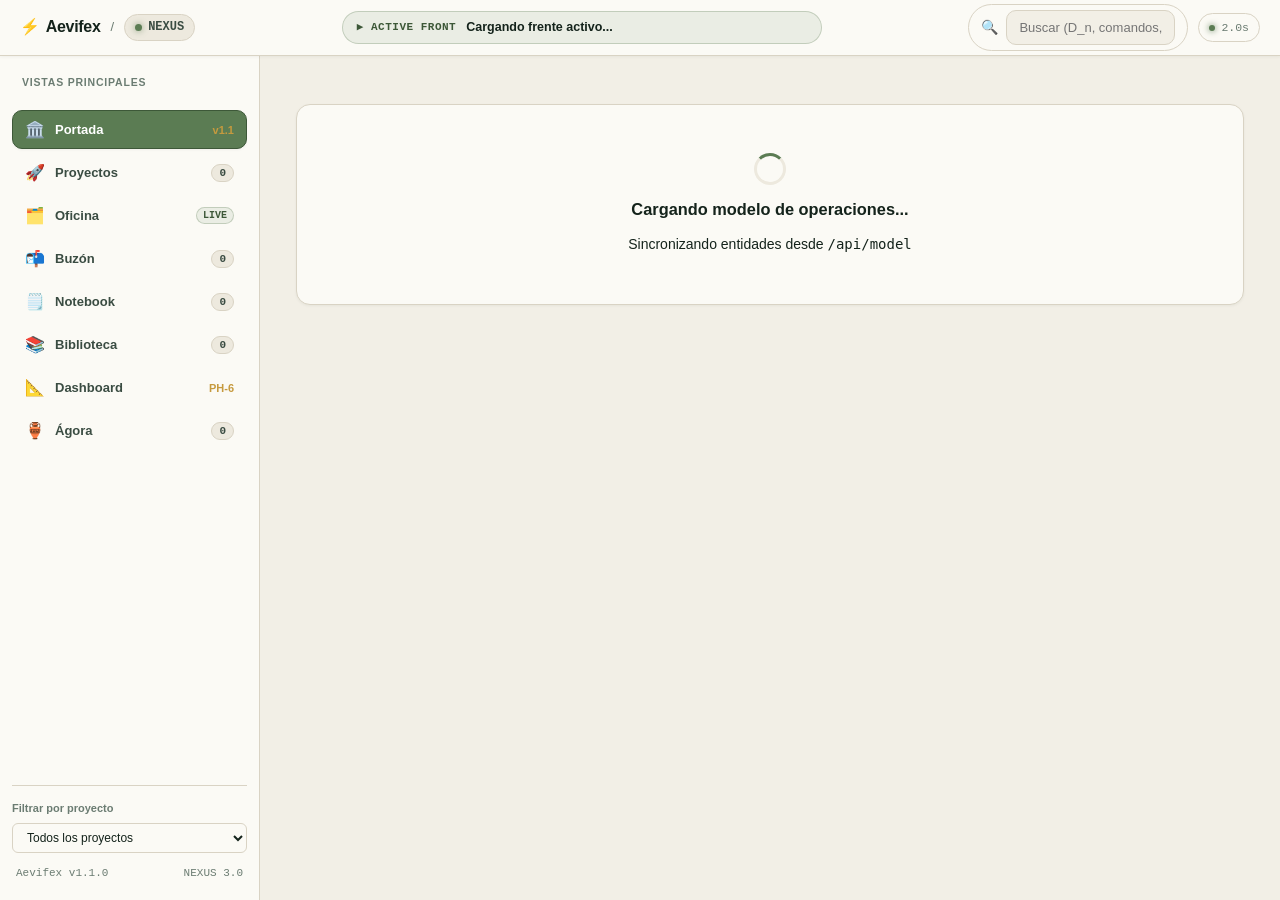
==== commit 11e14a3a: "refactor: replace static cheatsheet with configurable references and redirection module" ====
--- a/interface/index.html
+++ b/interface/index.html
@@ -62,11 +62,6 @@
           <span class="nav-icon">🗂️</span>
           <span class="nav-label">Oficina</span>
           <span class="nav-badge live-badge">LIVE</span>
-        </button>
-        <button class="nav-item" data-view="cheatsheet">
-          <span class="nav-icon">📖</span>
-          <span class="nav-label">CheatSheet</span>
-          <span class="nav-badge star-badge">⭐</span>
         </button>
         <button class="nav-item" data-view="inbox">
           <span class="nav-icon">📬</span>
@@ -135,6 +130,7 @@
   <script src="render/library.js"></script>
   <script src="render/mailbox.js"></script>
   <script src="render/notebook.js"></script>
+  <script src="render/references.js"></script>
   <script src="app.js"></script>
 </body>
 </html>
--- a/interface/style.css
+++ b/interface/style.css
@@ -2185,137 +2185,6 @@
 }
 
 /* ==========================================================================
-   CHEATSHEET INTEGRATION
-   ========================================================================== */
-.cheatsheet-container {
-  display: flex;
-  flex-direction: column;
-  gap: 20px;
-}
-
-.cheatsheet-toolbar {
-  display: flex;
-  justify-content: space-between;
-  align-items: center;
-  gap: 16px;
-  background: var(--paper-card);
-  padding: 12px 18px;
-  border-radius: var(--radius-md);
-  border: 1px solid var(--line);
-  box-shadow: var(--shadow-sm);
-}
-
-.cs-tabs {
-  display: flex;
-  gap: 6px;
-  overflow-x: auto;
-}
-
-.cs-tab-btn {
-  background: transparent;
-  border: 1px solid transparent;
-  color: var(--ink-soft);
-  font-size: 12.5px;
-  font-weight: 600;
-  padding: 6px 12px;
-  border-radius: var(--radius-sm);
-  cursor: pointer;
-  transition: all 0.15s;
-  white-space: nowrap;
-}
-
-.cs-tab-btn:hover {
-  color: var(--ink);
-  background: var(--paper-subtle);
-}
-
-.cs-tab-btn.active {
-  background: var(--vine);
-  color: #ffffff;
-  font-weight: 700;
-}
-
-.cs-groups-grid {
-  display: grid;
-  grid-template-columns: 1fr;
-  gap: 16px;
-}
-
-.cs-group-card {
-  background: var(--paper-card);
-  border: 1px solid var(--line);
-  border-left: 4px solid var(--vine);
-  border-radius: var(--radius-md);
-  padding: 18px 20px;
-  display: flex;
-  flex-direction: column;
-  gap: 14px;
-  box-shadow: var(--shadow-sm);
-}
-
-.cs-group-header h3 {
-  font-size: 15px;
-  font-weight: 700;
-  color: var(--ink);
-}
-
-.cs-group-header p {
-  font-size: 12.5px;
-  color: var(--ink-soft);
-  margin-top: 3px;
-}
-
-.cs-cmd-row {
-  display: flex;
-  align-items: center;
-  background: var(--paper);
-  border: 1px solid var(--line);
-  border-radius: var(--radius-sm);
-  padding: 8px 12px;
-  gap: 12px;
-  transition: all 0.15s;
-  cursor: pointer;
-}
-
-.cs-cmd-row:hover {
-  background: var(--paper-subtle);
-  border-color: var(--line-strong);
-}
-
-.cs-cmd-row.copied {
-  border-color: var(--vine);
-  background: var(--vine-bg);
-}
-
-.cs-cmd-label {
-  flex: 0 0 220px;
-  font-size: 12.5px;
-  color: var(--ink-soft);
-  font-weight: 600;
-}
-
-.cs-cmd-code {
-  flex: 1;
-  font-family: var(--font-mono);
-  font-size: 12px;
-  color: var(--ink);
-  background: var(--paper-code);
-  padding: 4px 8px;
-  border-radius: 4px;
-  overflow-x: auto;
-}
-
-.cs-cmd-copy-btn {
-  font-family: var(--font-mono);
-  font-size: 11px;
-  color: var(--ink-muted);
-  background: var(--paper-subtle);
-  border: 1px solid var(--line);
-  padding: 3px 8px;
-  border-radius: 4px;
-}
-
-/* ==========================================================================
    TICKETS, TASK ACTIONS & COMMENTS
    ========================================================================== */
 .tickets-list {
@@ -5997,18 +5866,6 @@
 }
 .progress-none strong { color: var(--ink-soft); }
 .empty-hint { font-size: 12.5px; line-height: 1.6; color: var(--ink-muted); max-width: 560px; margin: 8px auto 0; }
-
-/* Un comando no dice solo lo que hace: dice dónde se pega. Sin esta marca un prompt
-   pegado en bash no hace nada y no explica por qué. */
-.cs-hint {
-  flex: 0 0 auto; font-size: 9.5px; font-weight: 700; letter-spacing: .06em;
-  text-transform: uppercase; padding: 2px 7px; border-radius: var(--radius-full);
-  border: 1px solid currentColor; white-space: nowrap;
-}
-.hint-Shell  { color: var(--vine-deep);   background: var(--vine-bg); }
-.hint-Shell2 { color: var(--gold-deep);   background: var(--gold-bg); }
-.hint-Prompt { color: var(--grape);       background: var(--grape-bg); }
-.cs-key { display: inline-flex; align-items: center; gap: 5px; margin-right: 4px; }
 
 /* Una hoja que no es la viva se lee, no se escribe. El cartel lo dice antes de que alguien
    busque los botones de enrutado y no los encuentre. */
@@ -6775,3 +6632,7 @@
 .notebook-match { background: var(--paper); outline: 2px solid var(--line); outline-offset: 6px; border-radius: 2px; }
 .notebook-browser a:focus-visible, .notebook-browser input:focus-visible, .notebook-browser select:focus-visible, .notebook-browser button:focus-visible { outline: 2px solid var(--ink); outline-offset: 3px; }
 @media (max-width: 1050px) { .notebook-groups { grid-template-columns: minmax(0,1fr); } }
+.context-references { margin: 12px 0 20px; color: var(--ink-soft); }
+.context-references summary { cursor: pointer; font-size: 13px; }
+.context-references nav { display: flex; flex-wrap: wrap; gap: 8px 20px; padding: 12px 0; }
+.context-references a { font-size: 13px; color: var(--ink); }
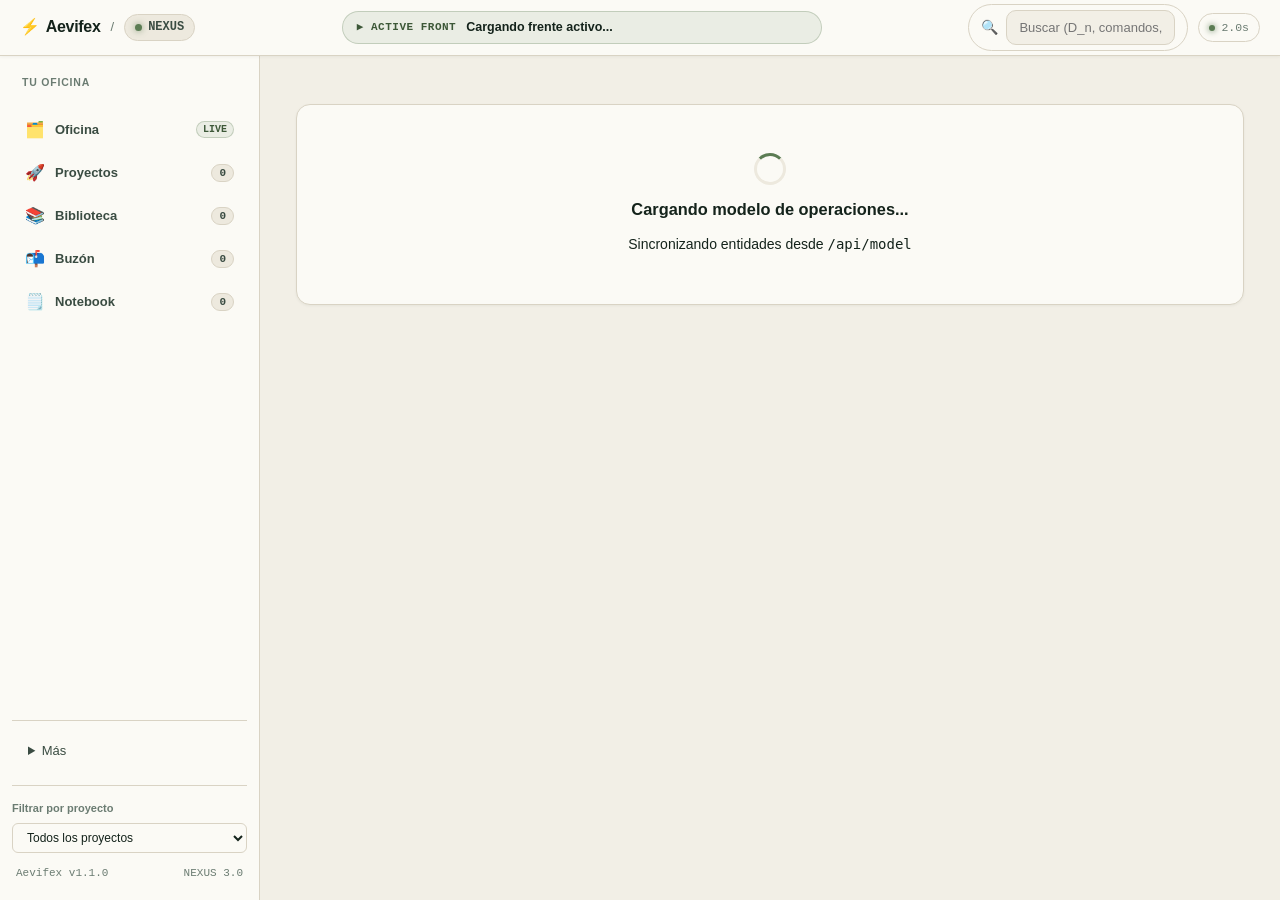
==== commit 00f34c69: "feat: implement live model revisions and delta synchronization for background updates" ====
--- a/interface/index.html
+++ b/interface/index.html
@@ -46,22 +46,22 @@
   <div class="app-layout">
     <!-- SIDEBAR NAVIGATION -->
     <aside class="sidebar">
-      <div class="sidebar-section-title">VISTAS PRINCIPALES</div>
-      <nav class="nav-menu">
-        <button class="nav-item active" data-view="overview">
-          <span class="nav-icon">🏛️</span>
-          <span class="nav-label">Portada</span>
-          <span class="nav-badge star-badge">v1.1</span>
+      <div class="sidebar-section-title">TU OFICINA</div>
+      <nav class="nav-menu" aria-label="Navegación diaria">
+        <button class="nav-item" data-view="cockpit">
+          <span class="nav-icon">🗂️</span>
+          <span class="nav-label">Oficina</span>
+          <span class="nav-badge live-badge">LIVE</span>
         </button>
         <button class="nav-item" data-view="projects">
           <span class="nav-icon">🚀</span>
           <span class="nav-label">Proyectos</span>
           <span class="nav-badge count-badge" id="badgeProjects">0</span>
         </button>
-        <button class="nav-item" data-view="cockpit">
-          <span class="nav-icon">🗂️</span>
-          <span class="nav-label">Oficina</span>
-          <span class="nav-badge live-badge">LIVE</span>
+        <button class="nav-item" data-view="library">
+          <span class="nav-icon">📚</span>
+          <span class="nav-label">Biblioteca</span>
+          <span class="nav-badge count-badge" id="badgeLibrary">0</span>
         </button>
         <button class="nav-item" data-view="inbox">
           <span class="nav-icon">📬</span>
@@ -73,22 +73,27 @@
           <span class="nav-label">Notebook</span>
           <span class="nav-badge count-badge" id="badgeNotebook">0</span>
         </button>
-        <button class="nav-item" data-view="library">
-          <span class="nav-icon">📚</span>
-          <span class="nav-label">Biblioteca</span>
-          <span class="nav-badge count-badge" id="badgeLibrary">0</span>
+      </nav>
+      <details class="nav-secondary" id="secondaryNavigation">
+        <summary>Más</summary>
+        <nav class="nav-menu" aria-label="Más secciones">
+        <button class="nav-item" data-view="overview">
+          <span class="nav-icon">🏛️</span>
+          <span class="nav-label">Portada</span>
+          <span class="nav-badge star-badge">v1.1</span>
+        </button>
+        <button class="nav-item" data-view="skills">
+          <span class="nav-icon">🏺</span>
+          <span class="nav-label">Ágora</span>
+          <span class="nav-badge count-badge" id="badgeSkills">0</span>
         </button>
         <button class="nav-item" data-view="dashboard">
           <span class="nav-icon">📐</span>
           <span class="nav-label">Dashboard</span>
           <span class="nav-badge star-badge">PH-6</span>
         </button>
-        <button class="nav-item" data-view="skills">
-          <span class="nav-icon">🏺</span>
-          <span class="nav-label">Ágora</span>
-          <span class="nav-badge count-badge" id="badgeSkills">0</span>
-        </button>
-      </nav>
+        </nav>
+      </details>
 
       <div class="sidebar-footer">
         <div class="filter-group">
@@ -131,6 +136,7 @@
   <script src="render/mailbox.js"></script>
   <script src="render/notebook.js"></script>
   <script src="render/references.js"></script>
+  <script src="render/live.js"></script>
   <script src="app.js"></script>
 </body>
 </html>
--- a/interface/style.css
+++ b/interface/style.css
@@ -6636,3 +6636,6 @@
 .context-references summary { cursor: pointer; font-size: 13px; }
 .context-references nav { display: flex; flex-wrap: wrap; gap: 8px 20px; padding: 12px 0; }
 .context-references a { font-size: 13px; color: var(--ink); }
+.nav-secondary { margin-top: 16px; border-top: 1px solid var(--line); padding-top: 12px; }
+.nav-secondary > summary { cursor: pointer; padding: 8px 16px; color: var(--ink-soft); font-size: 13px; }
+.nav-secondary .nav-menu { margin-top: 8px; }
